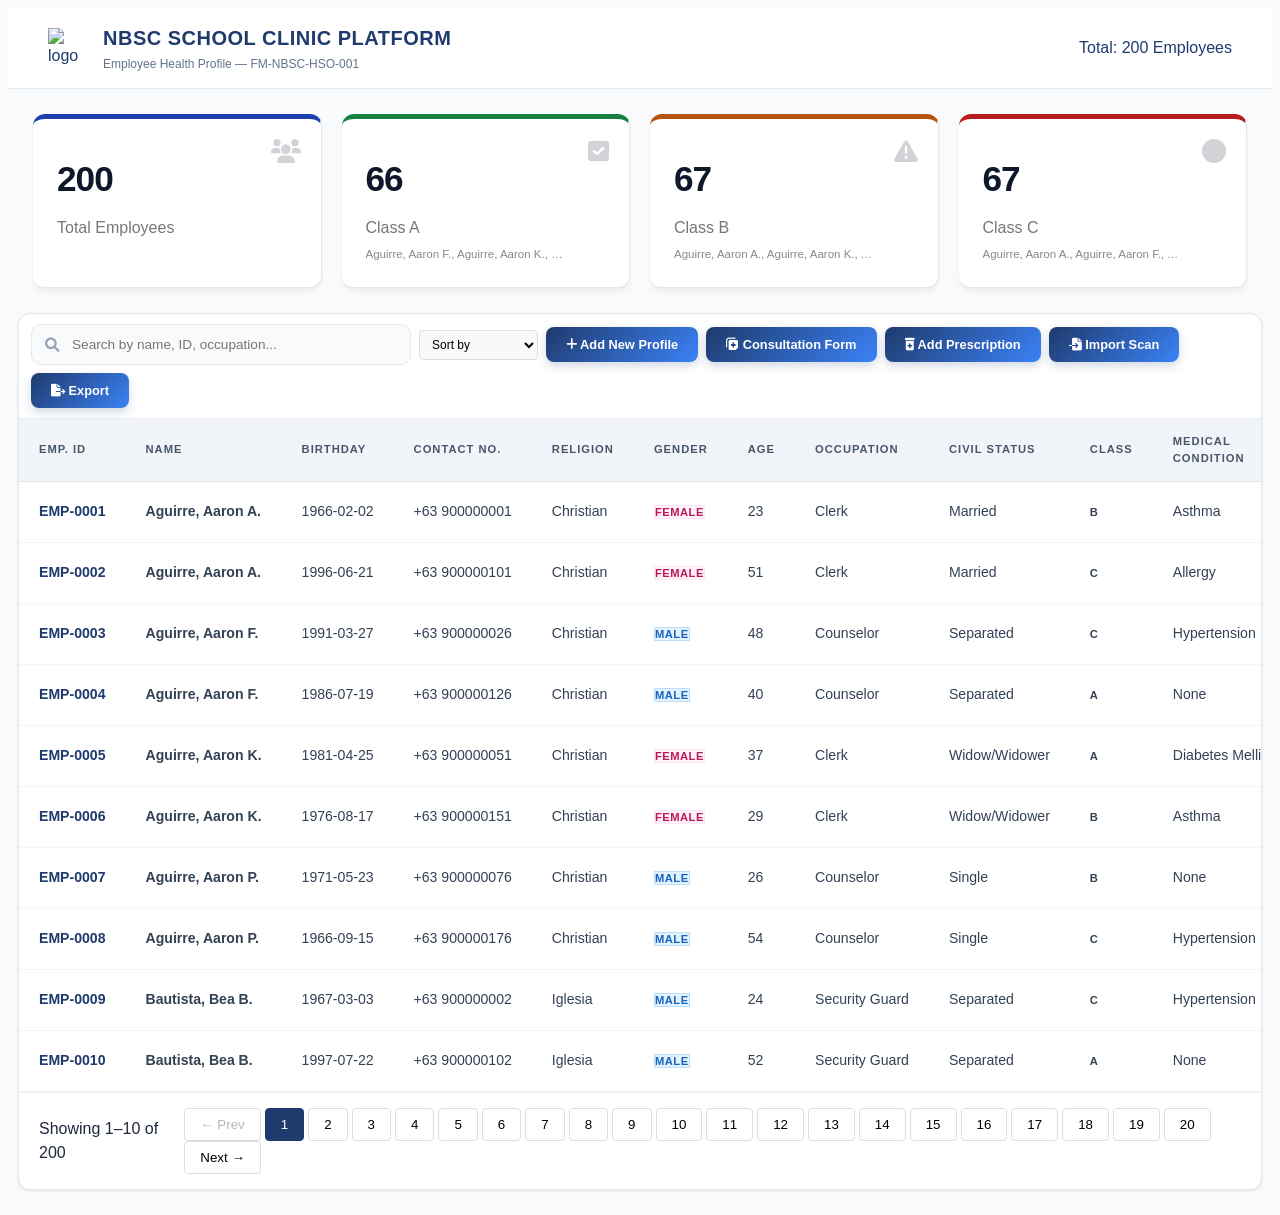
==== index.html @ 99ae90ba "added updated prescription" ====
<!DOCTYPE html>
<html lang="en">
<head>
    <meta charset="UTF-8">
    <meta name="viewport" content="width=device-width, initial-scale=1.0">
    <title>NBSC Clinic System</title>
    <link rel="stylesheet" href="style.css">
    <link rel="stylesheet" href="https://cdnjs.cloudflare.com/ajax/libs/font-awesome/6.0.0/css/all.min.css">
    <script src="https://cdn.jsdelivr.net/npm/tesseract.js@4/dist/tesseract.min.js"></script>
<script src="https://cdnjs.cloudflare.com/ajax/libs/xlsx/0.18.5/xlsx.full.min.js"></script>
</head>
<body>

<header class="header">
    <div class="header-left">
        <img src="https://cdn-icons-png.flaticon.com/512/2966/2966327.png" alt="logo" width="40">
        <div>
            <h2>NBSC School Clinic Platform</h2>
            <small>Employee Health Profile — FM-NBSC-HSO-001</small>
        </div>
    </div>
    <div class="header-right">
        <span id="stats-summary">Total: <span id="total-count">200</span> Employees</span>
    </div>
</header>

<div class="cards">
    <div class="card blue">
        <i class="fas fa-users"></i>
        <h1 id="count-total">200</h1>
        <p>Total Employees</p>
    </div>
    <div class="card green">
        <i class="fas fa-check-square"></i>
        <h1 id="count-a">163</h1>
        <p>Class A</p>
        <small class="class-names" id="names-a">Mendoza, Daniel; Lopez, Emmanuel</small>
    </div>
    <div class="card yellow">
        <i class="fas fa-exclamation-triangle"></i>
        <h1 id="count-b">24</h1>
        <p>Class B</p>
        <small class="class-names" id="names-b">(none)</small>
    </div>
    <div class="card red">
        <i class="fas fa-circle"></i>
        <h1 id="count-c">13</h1>
        <p>Class C</p>
        <small class="class-names" id="names-c">Aquino, Rhea</small>
    </div>
</div>

<div class="dual-container">
    <div class="table-container">
        <div class="toolbar">
            <div class="search-box">
                <i class="fas fa-search"></i>
                <input type="text" id="searchInput" placeholder="Search by name, ID, occupation...">
            </div>
            <select id="occupationFilter">
                <option value="All">Sort by</option>
            </select>
            <button id="addNewBtn" class="add-btn"><i class="fas fa-plus"></i> Add New Profile</button>
            <button id="openConsultBtn" class="add-btn"><i class="fas fa-notes-medical"></i> Consultation Form</button>
            <button id="openRxBtn" class="add-btn"><i class="fas fa-prescription-bottle-alt"></i> Add Prescription</button>
            <button id="importBtn" class="add-btn" title="Import Scanned Form">
                <i class="fas fa-file-import"></i> Import Scan
            </button>
            <button id="exportBtn" class="add-btn">
                <i class="fas fa-file-export"></i> Export
            </button>
            <input type="file" id="fileInput" accept="image/*,.pdf" style="display:none;">
        </div>

        <table id="employeeTable">
            <thead>
                <tr>
                    <th>Emp. ID</th>
                    <th>Name</th>
                    <th>Birthday</th>
                    <th>Contact No.</th>
                    <th>Religion</th>
                    <th>Gender</th>
                    <th>Age</th>
                    <th>Occupation</th>
                    <th>Civil Status</th>
                    <th>Class</th>
                    <th>Medical Condition</th>
                    <th>Actions</th>
                </tr>
            </thead>
            <tbody id="tableBody"></tbody>
        </table>

        <div id="undoBar" class="undo-bar" style="display:none;">
            <span>Employee deleted.</span>
            <button type="button" id="undoBtn" class="action-btn edit-btn">Undo</button>
        </div>

        <div class="pagination">
            <span id="paginationInfo">Showing results</span>
            <div class="pages" id="paginationPages"></div>
        </div>
    </div>
</div>

<!-- CONSULTATION MODAL -->
<div id="consultModal" class="modal">
    <div class="modal-content wide-modal">
        <div class="modal-header">
            <h3>Medical Consultation Form</h3>
            <span class="close" id="closeConsultModal">&times;</span>
        </div>
        <div class="form-container">
            <form id="consultationForm" class="consultation-form">
                <div class="consult-grid">
                    <div class="input-group">
                        <label>Employee</label>
                        <div class="select-search-group">
                            <input type="search" id="consultEmployeeSearch" placeholder="Search employee..." list="consultEmployeeList" autocomplete="off">
                            <datalist id="consultEmployeeList"></datalist>
                            <input type="hidden" id="consultEmployeeId">
                            <div id="consultEmployeeResults" class="search-results"></div>
                        </div>
                    </div>
                    <div class="input-group">
                        <label>Type</label>
                        <select id="consultType">
                            <option value="">-- select --</option>
                            <option value="Non-Teaching">Non-Teaching</option>
                            <option value="Teaching">Teaching</option>
                        </select>
                    </div>
                    <div class="input-group">
                        <label>Family Name</label>
                        <input type="text" id="consultFamilyName">
                    </div>
                    <div class="input-group">
                        <label>First Name</label>
                        <input type="text" id="consultFirstName">
                    </div>
                    <div class="input-group">
                        <label>Middle Name</label>
                        <input type="text" id="consultMiddleName">
                    </div>
                    <div class="input-group">
                        <label>Sex</label>
                        <select id="consultSex">
                            <option value="">-- select --</option>
                            <option value="Male">Male</option>
                            <option value="Female">Female</option>
                        </select>
                    </div>
                    <div class="input-group">
                        <label>Civil Status</label>
                        <select id="consultCivilStatus">
                            <option value="">-- select --</option>
                            <option value="Single">Single</option>
                            <option value="Married">Married</option>
                            <option value="Separated">Separated</option>
                            <option value="Widow/Widower">Widow/Widower</option>
                        </select>
                    </div>
                </div>
                <div class="consult-grid">
                    <div class="input-group">
                        <label>Phone Number</label>
                        <input type="tel" id="consultPhone">
                    </div>
                    <div class="input-group">
                        <label>Age</label>
                        <input type="number" id="consultAge" min="0">
                    </div>
                    <div class="input-group">
                        <label>Birthdate</label>
                        <input type="date" id="consultBday">
                    </div>
                    <div class="input-group">
                        <label>Height</label>
                        <input type="text" id="consultHeight" placeholder="cm or ft">
                    </div>
                    <div class="input-group">
                        <label>Weight</label>
                        <input type="text" id="consultWeight" placeholder="kg or lbs">
                    </div>
                    <div class="input-group full-width">
                        <label>Address</label>
                        <input type="text" id="consultAddress">
                    </div>
                </div>
                <div class="consult-grid">
                    <div class="input-group">
                        <label>Date</label>
                        <input type="date" id="consultDate">
                    </div>
                    <div class="input-group">
                        <label>Time</label>
                        <input type="time" id="consultTime">
                    </div>
                    <div class="input-group">
                        <label>BP</label>
                        <input type="text" id="consultBP">
                    </div>
                    <div class="input-group">
                        <label>HR</label>
                        <input type="text" id="consultHR">
                    </div>
                    <div class="input-group">
                        <label>RR</label>
                        <input type="text" id="consultRR">
                    </div>
                    <div class="input-group">
                        <label>Temp</label>
                        <input type="text" id="consultTemp">
                    </div>
                </div>
                <div class="consult-grid full-width">
                    <div class="input-group full-width">
                        <label>Chief Complaint / Findings</label>
                        <textarea id="consultComplaint" rows="3"></textarea>
                    </div>
                    <div class="input-group full-width">
                        <label>Treatment/Plan</label>
                        <textarea id="consultPlan" rows="3"></textarea>
                    </div>
                </div>
                <button type="submit" class="save-btn">Save Consultation</button>
            </form>
        </div>
    </div>
</div>

<!-- ADD/EDIT MODAL -->
<div id="addModal" class="modal">
    <div class="modal-content wide-modal">
        <div class="modal-header">
            <h3>NBSC Employee Health Profile Form</h3>
            <span class="close" onclick="closeModal()">&times;</span>
        </div>

        <!-- Step Indicator -->
        <div class="step-indicator" id="stepIndicator"></div>

        <form id="addForm" class="modal-form">
            <div class="form-container">

                <!-- STEP 1: Personal Profile -->
                <div class="form-section step active" data-step="1">
                    <h4 class="section-title">I. Personal Profile</h4>
                    <div class="grid-3">
                        <div class="input-group">
                            <label>Emp ID <span class="req">*</span></label>
                            <input type="text" id="newId" placeholder="Auto-generated" readonly required>
                        </div>
                        <div class="input-group">
                            <label>Full Name <span class="req">*</span></label>
                            <input type="text" id="newName" placeholder="Last Name, First Name, M.I." required>
                        </div>
                        <div class="input-group">
                            <label>Birthday</label>
                            <input type="date" id="newBday">
                        </div>
                    </div>
                    <div class="grid-3">
                        <div class="input-group">
                            <label>Age/Sex <span class="req">*</span></label>
                            <div class="flex-row">
                                <input type="number" id="newAge" placeholder="Age" style="width: 40%;" required>
                                <select id="newGender" style="width: 55%;">
                                    <option value="Male">Male</option>
                                    <option value="Female">Female</option>
                                </select>
                            </div>
                        </div>
                        <div class="input-group">
                            <label>Contact Number</label>
                            <input type="tel" id="newContact" placeholder="e.g. +63 912 xxx xxxx">
                        </div>
                        <div class="input-group">
                            <label>Religion</label>
                            <input type="text" id="newReligion" placeholder="e.g. Catholic">
                        </div>
                    </div>
                    <div class="grid-3">
                        <div class="input-group">
                            <label>Occupation</label>
                            <input type="text" id="newOccupation" placeholder="e.g. Teacher">
                        </div>
                        <div class="input-group">
                            <label>Civil Status</label>
                            <input type="text" id="newCivilStatus" placeholder="e.g. Single">
                        </div>
                        
                    </div>
                    <div class="grid-2">
                        <div class="input-group full-width">
                            <label>Home Address</label>
                            <input type="text" id="newAddress" placeholder="Street/Purok, Barangay, Municipality, Province">
                        </div>
                       
                    </div>
                </div>

                <!-- STEP 2: Emergency Contact -->
                <div class="form-section step" data-step="2">
                    <h4 class="section-title">II. In Case of Emergency (Please Contact)</h4>
                    <div class="grid-2">
                        <div class="input-group">
                            <label>Complete Name</label>
                            <input type="text" id="emergencyName" placeholder="Full name">
                        </div>
                        <div class="input-group">
                            <label>Relationship</label>
                            <input type="text" id="emergencyRelationship" placeholder="e.g. Spouse, Friend">
                        </div>
                    </div>
                    <div class="grid-2">
                        <div class="input-group">
                            <label>Address</label>
                            <input type="text" id="emergencyAddress" placeholder="Address">
                        </div>
                        <div class="input-group">
                            <label>Contact Number</label>
                            <input type="tel" id="emergencyContact" placeholder="e.g. +63 912 xxx xxxx">
                        </div>
                    </div>
                </div>

                <!-- STEP 3: Personal/Social History -->
                <div class="form-section step" data-step="3">
                    <h4 class="section-title">III. Personal/Social History</h4>
                    <div class="grid-2">
                        <div class="input-group">
                            <label>Smoking</label>
                            <select id="newSmoking">
                                <option value="">-- select --</option>
                                <option value="No">No</option>
                                <option value="Yes">Yes</option>
                                <option value="Quit">Quit</option>
                            </select>
                        </div>
                        <div class="input-group">
                            <label>Pack/Day or Years</label>
                            <input type="text" id="newSmokingPack" placeholder="e.g. 1 pack/day or 5 years">
                        </div>
                    </div>
                    <div class="grid-2">
                        <div class="input-group">
                            <label>Alcohol Drinking</label>
                            <select id="newAlcohol">
                                <option value="">-- select --</option>
                                <option value="No">No</option>
                                <option value="Yes">Yes</option>
                                <option value="Quit">Quit</option>
                            </select>
                        </div>
                        <div class="input-group">
                            <label>Type/Frequency</label>
                            <input type="text" id="newAlcoholDetails" placeholder="Beer/Rhum, sessions, occasional">
                        </div>
                    </div>
                    <div class="grid-2">
                        <div class="input-group">
                            <label>Illegal Drug Use</label>
                            <input type="text" id="newDrugs" placeholder="No / Yes (What kind?)">
                        </div>
                        <div class="input-group">
                            <label>Sexually Active</label>
                            <input type="text" id="newSexActivity" placeholder="Yes/No">
                        </div>
                    </div>
                    <div class="grid-2">
                        <div class="input-group">
                            <label>No. of sexual partners this year</label>
                            <input type="number" id="newSexPartners" min="0" placeholder="0">
                        </div>
                        <div class="input-group">
                            <label>Partners</label>
                            <select id="newSexPartnerGender">
                                <option value="">-- select --</option>
                                <option value="Male">Male</option>
                                <option value="Female">Female</option>
                                <option value="Both">Both</option>
                            </select>
                        </div>
                    </div>
                </div>

                <!-- STEP 4: Past Medical History -->
                <div class="form-section step" data-step="4">
                    <h4 class="section-title">IV. Past Medical History</h4>
                    <div class="grid-2">
                        <div class="input-group">
                            <label><input type="checkbox" id="pmAllergy"> Allergy (specify type)</label>
                            <input type="text" id="pmAllergyType" placeholder="Food/Drug...">
                        </div>
                        <div class="input-group">
                            <label><input type="checkbox" id="pmAsthma"> Asthma</label>
                        </div>
                    </div>
                    <div class="grid-2">
                        <div class="input-group">
                            <label><input type="checkbox" id="pmCancer"> Cancer</label>
                        </div>
                        <div class="input-group">
                            <label><input type="checkbox" id="pmCoronary"> Coronary Artery Disease</label>
                        </div>
                    </div>
                    <div class="grid-2">
                        <div class="input-group">
                            <label><input type="checkbox" id="pmHypertension"> Hypertension / Elevated BP</label>
                        </div>
                        <div class="input-group">
                            <label><input type="checkbox" id="pmCongenital"> Congenital Heart Disorder</label>
                        </div>
                    </div>
                    <div class="grid-2">
                        <div class="input-group">
                            <label><input type="checkbox" id="pmDiabetes"> Diabetes Mellitus</label>
                        </div>
                        <div class="input-group">
                            <label><input type="checkbox" id="pmThyroid"> Thyroid Disease</label>
                        </div>
                    </div>
                    <div class="grid-2">
                        <div class="input-group">
                            <label><input type="checkbox" id="pmPeptic"> Peptic Ulcer</label>
                        </div>
                        <div class="input-group">
                            <label><input type="checkbox" id="pmPCOS"> PCOS</label>
                        </div>
                    </div>
                    <div class="grid-2">
                        <div class="input-group">
                            <label><input type="checkbox" id="pmPsych"> Psychological Disorder</label>
                            <input type="text" id="pmPsychType" placeholder="Specify/Other">
                        </div>
                        <div class="input-group">
                            <label><input type="checkbox" id="pmEpilepsy"> Epilepsy/Seizure Disorder</label>
                        </div>
                    </div>
                    <div class="grid-2">
                        <div class="input-group">
                            <label><input type="checkbox" id="pmSkin"> Skin Disorder</label>
                        </div>
                        <div class="input-group">
                            <label><input type="checkbox" id="pmTB"> Tuberculosis</label>
                        </div>
                    </div>
                    <div class="grid-2">
                        <div class="input-group">
                            <label><input type="checkbox" id="pmHepatitis"> Hepatitis</label>
                        </div>
                        <div class="input-group"></div>
                    </div>
                </div>

                <!-- STEP 5: Hospital / Surgical History -->
                <div class="form-section step" data-step="5">
                    <h4 class="section-title">V. Hospital Admission / Past Surgical History / Disability</h4>
                    <div class="grid-2">
                        <div class="input-group">
                            <label>Hospital Admission Diagnosis 1</label>
                            <input type="text" id="hospitalDiagnosis1" placeholder="Diagnosis">
                        </div>
                        <div class="input-group">
                            <label>When</label>
                            <input type="date" id="hospitalWhen1">
                        </div>
                    </div>
                    <div class="grid-2">
                        <div class="input-group">
                            <label>Hospital Admission Diagnosis 2</label>
                            <input type="text" id="hospitalDiagnosis2" placeholder="Diagnosis">
                        </div>
                        <div class="input-group">
                            <label>When</label>
                            <input type="date" id="hospitalWhen2">
                        </div>
                    </div>
                    <div class="grid-2">
                        <div class="input-group">
                            <label>Past Surgical Operation 1</label>
                            <input type="text" id="surgeryType1" placeholder="Operation Type">
                        </div>
                        <div class="input-group">
                            <label>When</label>
                            <input type="date" id="surgeryWhen1">
                        </div>
                    </div>
                    <div class="grid-2">
                        <div class="input-group">
                            <label>Past Surgical Operation 2</label>
                            <input type="text" id="surgeryType2" placeholder="Operation Type">
                        </div>
                        <div class="input-group">
                            <label>When</label>
                            <input type="date" id="surgeryWhen2">
                        </div>
                    </div>
                    <div class="grid-2">
                        <div class="input-group">
                            <label>Person with Disability (Specify)</label>
                            <input type="text" id="disabilitySpecify" placeholder="Specify disability">
                        </div>
                        <div class="input-group">
                            <label>Registered?</label>
                            <select id="disabilityRegistered">
                                <option value="">-- select --</option>
                                <option value="Registered">Registered</option>
                                <option value="Not Registered">Not Registered</option>
                            </select>
                        </div>
                    </div>
                    <div class="input-group full-width">
                        <label>Willing to Donate Blood</label>
                        <select id="donateBlood">
                            <option value="">-- select --</option>
                            <option value="Yes">Yes</option>
                            <option value="Willing">Willing</option>
                            <option value="Very Willing">Very Willing</option>
                            <option value="No">No</option>
                        </select>
                    </div>
                </div>

                <!-- STEP 6: Family History & Immunization -->
                <div class="form-section step" data-step="6">
                    <h4 class="section-title">VI. Family History and Immunization</h4>
                    <div class="grid-2">
                        <div class="input-group">
                            <label>Mother side (enumerate)</label>
                            <textarea id="newFamilyHistoryMother" rows="3"></textarea>
                        </div>
                        <div class="input-group">
                            <label>Father side (enumerate)</label>
                            <textarea id="newFamilyHistoryFather" rows="3"></textarea>
                        </div>
                    </div>
                    <div class="grid-2">
                        <div class="input-group">
                            <label>Completed Newborn Immunization</label>
                            <select id="newbornImmunization">
                                <option value="">-- select --</option>
                                <option value="Yes">Yes</option>
                                <option value="No">No</option>
                                <option value="Unknown">Unknown</option>
                            </select>
                        </div>
                        <div class="input-group">
                            <label>Immunized Against COVID-19?</label>
                            <select id="newCovidVax">
                                <option value="">-- select --</option>
                                <option value="Yes">Yes</option>
                                <option value="No">No</option>
                                <option value="Unknown">Unknown</option>
                            </select>
                        </div>
                    </div>
                    <div class="grid-2">
                        <div class="input-group">
                            <label>HPV Doses (women)</label>
                            <input type="number" id="hpvDoses" min="0">
                        </div>
                        <div class="input-group">
                            <label>Tetanus Toxoid Doses</label>
                            <input type="number" id="tetanusDoses" min="0">
                        </div>
                    </div>
                    <div class="grid-2">
                        <div class="input-group">
                            <label>Influenza/Flu Year</label>
                            <input type="text" id="influenzaYear" placeholder="e.g. 2024">
                        </div>
                        <div class="input-group">
                            <label>Pneumococcal Doses</label>
                            <input type="number" id="pneumococcalDoses" min="0">
                        </div>
                    </div>
                    <div class="input-group full-width">
                        <label>Other Immunizations</label>
                        <input type="text" id="otherImmunizations" placeholder="Specify">
                    </div>
                    <div class="input-group full-width">
                        <label>Physical Notes / Other Findings</label>
                        <textarea id="newPhysicalNotes" rows="3" placeholder="E.g. normal vitals, murmur, etc."></textarea>
                    </div>
                    <!-- COVID Vaccination Details -->
                    <h4 class="section-subtitle">COVID-19 Vaccination Details</h4>
                    <div class="grid-3">
                        <div class="input-group">
                            <label>Brand</label>
                            <input type="text" id="covidBrand" placeholder="e.g. Pfizer, Sinovac">
                        </div>
                        <div class="input-group">
                            <label>Dose 1 Date</label>
                            <input type="date" id="covidDose1">
                        </div>
                        <div class="input-group">
                            <label>Dose 2 Date</label>
                            <input type="date" id="covidDose2">
                        </div>
                    </div>
                    <div class="grid-3">
                        <div class="input-group">
                            <label>Booster 1 Date</label>
                            <input type="date" id="covidBooster1">
                        </div>
                        <div class="input-group">
                            <label>Booster 2 Date</label>
                            <input type="date" id="covidBooster2">
                        </div>
                        <div class="input-group">
                            <label>If unvaccinated, reason</label>
                            <input type="text" id="covidUnvaccinatedReason" placeholder="Reason">
                        </div>
                    </div>
                </div>

                <!-- STEP 7: Maintenance Medication / OB-GYNE -->
                <div class="form-section step" data-step="7">
                    <h4 class="section-title">VII. Maintenance Medication & OB/GYNE</h4>
                    <div class="input-group full-width">
                        <label>Maintenance Medication Taken</label>
                        <input type="text" id="maintenanceMedication" placeholder="Medication name / dosage">
                    </div>
                    <div class="input-group full-width">
                        <label>OB/GYNE Notes</label>
                        <input type="text" id="obGynNotes" placeholder="Notes">
                    </div>
                    <div class="grid-2">
                        <div class="input-group">
                            <label>Menarche (1st Menstruation)</label>
                            <input type="text" id="menarche" placeholder="Age or date">
                        </div>
                        <div class="input-group">
                            <label>Last Menstrual Period</label>
                            <input type="text" id="lastMenstrualPeriod" placeholder="This month / last month">
                        </div>
                    </div>
                    <div class="grid-2">
                        <div class="input-group">
                            <label>Period / Duration</label>
                            <input type="text" id="periodDuration" placeholder="e.g. 5 days">
                        </div>
                        <div class="input-group">
                            <label>Interval / Cycle</label>
                            <input type="text" id="intervalCycle" placeholder="e.g. 28 days">
                        </div>
                    </div>
                    <div class="grid-2">
                        <div class="input-group">
                            <label>No. of pads per day</label>
                            <input type="text" id="padsPerDay" placeholder="e.g. 3-5">
                        </div>
                        <div class="input-group">
                            <label>Onset of Sexual Intercourse</label>
                            <input type="text" id="onsetSexualIntercourse" placeholder="Age or date">
                        </div>
                    </div>
                    <div class="grid-2">
                        <div class="input-group">
                            <label>Birth Control Method</label>
                            <input type="text" id="birthControlMethod" placeholder="Method">
                        </div>
                        <div class="input-group">
                            <label>Menopausal Stage?</label>
                            <select id="menopausalStage">
                                <option value="">-- select --</option>
                                <option value="Yes">Yes</option>
                                <option value="No">No</option>
                            </select>
                        </div>
                    </div>
                    <div class="grid-2">
                        <div class="input-group">
                            <label>If yes, what age?</label>
                            <input type="text" id="menopausalAge" placeholder="Age">
                        </div>
                        <div class="input-group"></div>
                    </div>
                    <div class="input-group full-width">
                        <label>Pregnancy History</label>
                        <textarea id="pregnancyHistory" rows="4" placeholder="Pregnancy history details"></textarea>
                    </div>
                    <div class="grid-2">
                        <div class="input-group">
                            <label>Are you pregnant now?</label>
                            <select id="pregnantNow">
                                <option value="">-- select --</option>
                                <option value="Yes">Yes</option>
                                <option value="No">No</option>
                            </select>
                        </div>
                        <div class="input-group">
                            <label>How many months?</label>
                            <input type="text" id="pregnancyMonths" placeholder="Months">
                        </div>
                    </div>
                    <div class="grid-2">
                        <div class="input-group">
                            <label>Pre-natal check up?</label>
                            <select id="prenatalCheckup">
                                <option value="">-- select --</option>
                                <option value="Yes">Yes</option>
                                <option value="No">No</option>
                            </select>
                        </div>
                        <div class="input-group">
                            <label>Where?</label>
                            <input type="text" id="prenatalWhere" placeholder="Location">
                        </div>
                    </div>
                    <div class="grid-2">
                        <div class="input-group">
                            <label>Subject for pregnancy test?</label>
                            <select id="pregnancyTestSubject">
                                <option value="">-- select --</option>
                                <option value="Yes">Yes</option>
                                <option value="No">No</option>
                            </select>
                        </div>
                        <div class="input-group">
                            <label>Result</label>
                            <input type="text" id="pregnancyTestResult" placeholder="Result">
                        </div>
                    </div>
                    <div class="grid-2">
                        <div class="input-group">
                            <label>Gravida</label>
                            <input type="text" id="gravida" placeholder="Gravida">
                        </div>
                        <div class="input-group">
                            <label>Para</label>
                            <input type="text" id="para" placeholder="Para">
                        </div>
                    </div>
                    <div class="grid-2">
                        <div class="input-group">
                            <label>Term</label>
                            <input type="text" id="term" placeholder="Term">
                        </div>
                        <div class="input-group">
                            <label>Abortion</label>
                            <input type="text" id="abortion" placeholder="Abortion">
                        </div>
                    </div>
                    <div class="grid-2">
                        <div class="input-group">
                            <label>Live Birth</label>
                            <input type="text" id="liveBirth" placeholder="Live birth">
                        </div>
                        <div class="input-group"></div>
                    </div>
                    <div class="grid-2">
                        <div class="input-group">
                            <label>Type of delivery</label>
                            <select id="deliveryType">
                                <option value="">-- select --</option>
                                <option value="Non vaginal delivery">Non vaginal delivery</option>
                                <option value="Hospital">Hospital</option>
                                <option value="Cesarean section">Cesarean section</option>
                                <option value="Home delivery">Home delivery</option>
                            </select>
                        </div>
                        <div class="input-group">
                            <label>Complications</label>
                            <input type="text" id="deliveryComplications" placeholder="Complications">
                        </div>
                    </div>
                    <div class="input-group full-width">
                        <label>Family planning done, what type?</label>
                        <input type="text" id="familyPlanningType" placeholder="Type">
                    </div>
                    <div class="input-group full-width">
                        <label>No. of years</label>
                        <input type="text" id="familyPlanningYears" placeholder="Years">
                    </div>
                </div>

                <!-- STEP 8: Head to Toe Assessment -->
                <div class="form-section step" data-step="8">
                    <h4 class="section-title">VIII. HEAD TO TOE ASSESSMENT</h4>

                    <div class="subsection-title">NEUROLOGICAL ASSESSMENT</div>
                    <div class="grid-3">
                        <div class="input-group">
                            <label><input type="checkbox" id="neuroNormalThought"> Normal thought processes</label>
                        </div>
                        <div class="input-group">
                            <label><input type="checkbox" id="neuroNormalEmotional"> Normal Emotional Status</label>
                        </div>
                        <div class="input-group">
                            <label><input type="checkbox" id="neuroNormalPsych"> Normal Psychological Status</label>
                        </div>
                    </div>
                    <div class="grid-2">
                        <div class="input-group">
                            <label>How do you feel right now?</label>
                            <input type="text" id="neuroHowFeel" placeholder="Describe how you feel">
                        </div>
                        <div class="input-group">
                            <label>Others</label>
                            <input type="text" id="neuroOthers" placeholder="Other findings">
                        </div>
                    </div>

                    <div class="subsection-title">HEENT</div>
                    <div class="grid-3">
                        <div class="input-group">
                            <label><input type="checkbox" id="heentAnictericSclerae"> Anicteric Sclerae</label>
                        </div>
                        <div class="input-group">
                            <label><input type="checkbox" id="heentPerla"> PERLA</label>
                        </div>
                        <div class="input-group">
                            <label><input type="checkbox" id="heentAuralDischarge"> Aural Discharge</label>
                        </div>
                    </div>
                    <div class="grid-3">
                        <div class="input-group">
                            <label><input type="checkbox" id="heentIntactTympanic"> Intact Tympanic Membrane</label>
                        </div>
                        <div class="input-group">
                            <label><input type="checkbox" id="heentNasalFlaring"> Nasal Flaring</label>
                        </div>
                        <div class="input-group">
                            <label><input type="checkbox" id="heentNasalDischarge"> Nasal Discharge</label>
                        </div>
                    </div>
                    <div class="grid-3">
                        <div class="input-group">
                            <label><input type="checkbox" id="heentTonsillopharyngealCongestion"> Tonsillopharyngeal congestion</label>
                        </div>
                        <div class="input-group">
                            <label><input type="checkbox" id="heentHypertropicTonsils"> Hypertropic tonsils</label>
                        </div>
                        <div class="input-group">
                            <label><input type="checkbox" id="heentPalpableMass"> Palpable Mass</label>
                        </div>
                    </div>
                    <div class="grid-2">
                        <div class="input-group">
                            <label><input type="checkbox" id="heentExudates"> Exudates</label>
                        </div>
                        <div class="input-group"></div>
                    </div>

                    <div class="subsection-title">RESPIRATORY ASSESSMENT</div>
                    <div class="grid-3">
                        <div class="input-group">
                            <label><input type="checkbox" id="respNormalBreathSounds"> Normal breath sounds</label>
                        </div>
                        <div class="input-group">
                            <label><input type="checkbox" id="respSymChestExpansion"> Symmetrical Chest Expansion</label>
                        </div>
                        <div class="input-group">
                            <label><input type="checkbox" id="respRetractions"> Retractions</label>
                        </div>
                    </div>
                    <div class="grid-3">
                        <div class="input-group">
                            <label><input type="checkbox" id="respCracklesRates"> Crackles/Rates</label>
                        </div>
                        <div class="input-group">
                            <label><input type="checkbox" id="respWheezing"> Wheezing</label>
                        </div>
                        <div class="input-group">
                            <label><input type="checkbox" id="respClearBreathSounds"> Clear breath sounds</label>
                        </div>
                    </div>

                    <div class="subsection-title">CARDIOVASCULAR ASSESSMENT</div>
                    <div class="grid-3">
                        <div class="input-group">
                            <label><input type="checkbox" id="cardioNormalHeartBeat"> Normal Heart beat</label>
                        </div>
                        <div class="input-group">
                            <label><input type="checkbox" id="cardioClubbing"> Clubbing of fingers</label>
                        </div>
                        <div class="input-group">
                            <label><input type="checkbox" id="cardioFingerDiscoloration"> Finger Discoloration</label>
                        </div>
                    </div>
                    <div class="grid-3">
                        <div class="input-group">
                            <label><input type="checkbox" id="cardioHeartMurmur"> Heart Murmur</label>
                        </div>
                        <div class="input-group">
                            <label><input type="checkbox" id="cardioIrregularHeartBeat"> Irregular Heart Beat</label>
                        </div>
                        <div class="input-group">
                            <label><input type="checkbox" id="cardioPalpitations"> Palpitations</label>
                        </div>
                    </div>
                    <div class="grid-3">
                        <div class="input-group">
                            <label><input type="checkbox" id="cardioFluidVolumeExcess"> Fluid Volume Excess</label>
                        </div>
                        <div class="input-group">
                            <label><input type="checkbox" id="cardioFatigueMobility"> Fatigue on Mobility</label>
                        </div>
                        <div class="input-group"></div>
                    </div>

                    <div class="subsection-title">GASTROINTESTINAL ASSESSMENT</div>
                    <div class="grid-3">
                        <div class="input-group">
                            <label><input type="checkbox" id="giRegularBowel"> Regular Bowel Movement</label>
                        </div>
                        <div class="input-group">
                            <label>Number per day</label>
                            <input type="text" id="giBowelPerDay" placeholder="Number per day">
                        </div>
                        <div class="input-group">
                            <label>Borborygmi</label>
                            <input type="text" id="giBorborygmi" placeholder="Borborygmi">
                        </div>
                    </div>
                    <div class="grid-3">
                        <div class="input-group">
                            <label><input type="checkbox" id="giConstipation"> Constipation</label>
                        </div>
                        <div class="input-group">
                            <label><input type="checkbox" id="giLooseBowel"> Loose Bowel Movement</label>
                        </div>
                        <div class="input-group">
                            <label><input type="checkbox" id="giHyperacidity"> Hyperacidity</label>
                        </div>
                    </div>

                    <div class="subsection-title">URINARY ASSESSMENT</div>
                    <div class="grid-2">
                        <div class="input-group">
                            <label><input type="checkbox" id="urinaryFlankPain"> Flank pain</label>
                        </div>
                        <div class="input-group">
                            <label><input type="checkbox" id="urinaryPainful"> Painful Urination</label>
                        </div>
                    </div>
                    <div class="grid-2">
                        <div class="input-group">
                            <label>No. of urination per day</label>
                            <input type="text" id="urinaryFrequency" placeholder="Number per day">
                        </div>
                        <div class="input-group">
                            <label>Estimated amount per voiding</label>
                            <input type="text" id="urinaryAmountPerVoiding" placeholder="Amount">
                        </div>
                    </div>

                    <div class="subsection-title">INTEGUMENTARY ASSESSMENT</div>
                    <div class="grid-3">
                        <div class="input-group">
                            <label><input type="checkbox" id="integPallor"> Pallor</label>
                        </div>
                        <div class="input-group">
                            <label><input type="checkbox" id="integRashes"> Rashes</label>
                        </div>
                        <div class="input-group">
                            <label><input type="checkbox" id="integJaundice"> Jaundice</label>
                        </div>
                    </div>
                    <div class="grid-3">
                        <div class="input-group">
                            <label><input type="checkbox" id="integSkinTurgor"> Good skin turgor</label>
                        </div>
                        <div class="input-group">
                            <label><input type="checkbox" id="integCyanosis"> Cyanosis</label>
                        </div>
                        <div class="input-group"></div>
                    </div>

                    <div class="subsection-title">EXTREMITIES ASSESSMENT</div>
                    <div class="grid-3">
                        <div class="input-group">
                            <label><input type="checkbox" id="extegGrossDeformity"> Gross Deformity</label>
                        </div>
                        <div class="input-group">
                            <label><input type="checkbox" id="extegNormalGait"> Normal Gait</label>
                        </div>
                        <div class="input-group">
                            <label><input type="checkbox" id="extegNormalStrength"> Normal Strength</label>
                        </div>
                    </div>
                    <div class="grid-2">
                        <div class="input-group">
                            <label>Others</label>
                            <input type="text" id="extegOthers" placeholder="Other findings">
                        </div>
                        <div class="input-group"></div>
                    </div>
                    <div class="input-group full-width">
                        <label>OTHER PERTINENT FINDINGS UPON ASSESSMENT</label>
                        <textarea id="assessmentOtherFindings" rows="3" placeholder="Describe other pertinent findings"></textarea>
                    </div>
                </div>

                <!-- STEP 9: Physical Examination Form -->
                <div class="form-section step" data-step="9">
                    <h4 class="section-title">IX. APPENDIX A. PHYSICAL EXAMINATION FORM</h4>
                    <p style="margin-bottom: 16px; color: #3a3a3a;">Please check (/) appropriate box or supply needed information.</p>

                    <h4 class="section-subtitle">I. Physical Screening</h4>
                    <div class="grid-4">
                        <div class="input-group">
                            <label>Height (cm)</label>
                            <input type="text" id="appendixHeight" placeholder="cm">
                        </div>
                        <div class="input-group">
                            <label>Weight (kg)</label>
                            <input type="text" id="appendixWeight" placeholder="kg">
                        </div>
                        <div class="input-group">
                            <label>Blood Pressure</label>
                            <input type="text" id="appendixBP" placeholder="e.g. 120/80">
                        </div>
                        <div class="input-group">
                            <label>Pulse Rate</label>
                            <input type="text" id="appendixPulse" placeholder="bpm">
                        </div>
                    </div>
                    <div class="grid-4">
                        <div class="input-group">
                            <label>Respiration</label>
                            <input type="text" id="appendixRespiration" placeholder="breaths/min">
                        </div>
                        <div class="input-group">
                            <label>SpO2</label>
                            <input type="text" id="appendixSpO2" placeholder="%">
                        </div>
                        <div class="input-group">
                            <label>BMI</label>
                            <input type="text" id="appendixBMI" placeholder="BMI">
                        </div>
                        <div class="input-group">
                            <label>BMI Class</label>
                            <input type="text" id="appendixBMIClass" placeholder="Class">
                        </div>
                    </div>
                    <div class="subsection-title">Visual Acuity</div>
                    <div class="grid-3">
                        <div class="input-group">
                            <label><input type="checkbox" id="appendixVisionCorrected"> Corrected</label>
                        </div>
                        <div class="input-group">
                            <label><input type="checkbox" id="appendixVisionUncorrected"> Uncorrected</label>
                        </div>
                        <div class="input-group"></div>
                    </div>
                    <div class="grid-3">
                        <div class="input-group">
                            <label>Right Vision (OD)</label>
                            <input type="text" id="appendixOD" placeholder="OD">
                        </div>
                        <div class="input-group">
                            <label>Left Vision (OS)</label>
                            <input type="text" id="appendixOS" placeholder="OS">
                        </div>
                        <div class="input-group">
                            <label>Ishihara Color Vision</label>
                            <select id="appendixColorVision">
                                <option value="">-- select --</option>
                                <option value="Adequate">Adequate</option>
                                <option value="Defective">Defective</option>
                            </select>
                        </div>
                    </div>
                    <div class="grid-3">
                        <div class="input-group">
                            <label>Ear/Hearing (AD)</label>
                            <select id="appendixEarAD">
                                <option value="">-- select --</option>
                                <option value="Adequate">Adequate</option>
                                <option value="Inadequate">Inadequate</option>
                                <option value="Clear">Clear</option>
                            </select>
                        </div>
                        <div class="input-group">
                            <label>AS</label>
                            <select id="appendixEarAS">
                                <option value="">-- select --</option>
                                <option value="Adequate">Adequate</option>
                                <option value="Inadequate">Inadequate</option>
                                <option value="Unclear">Unclear</option>
                            </select>
                        </div>
                        <div class="input-group"></div>
                    </div>

                    <h4 class="section-subtitle">II. Physical Examination</h4>
                    <p style="margin-bottom: 16px; color: #3a3a3a;">Please check (/) Normal and specify abnormal findings.</p>
                    <div class="grid-2">
                        <div class="input-group">
                            <label><input type="checkbox" id="appendixNormalSkin"> Skin</label>
                            <input type="text" id="appendixFindingsSkin" placeholder="Findings">
                        </div>
                        <div class="input-group">
                            <label><input type="checkbox" id="appendixNormalHead"> Head, Neck, Scalp</label>
                            <input type="text" id="appendixFindingsHead" placeholder="Findings">
                        </div>
                    </div>
                    <div class="grid-2">
                        <div class="input-group">
                            <label><input type="checkbox" id="appendixNormalEyes"> Eyes (external)</label>
                            <input type="text" id="appendixFindingsEyes" placeholder="Findings">
                        </div>
                        <div class="input-group">
                            <label><input type="checkbox" id="appendixNormalPupils"> Pupils Ophthalmoscopic</label>
                            <input type="text" id="appendixFindingsPupils" placeholder="Findings">
                        </div>
                    </div>
                    <div class="grid-2">
                        <div class="input-group">
                            <label><input type="checkbox" id="appendixNormalEars"> Ears, Nose, Sinuses</label>
                            <input type="text" id="appendixFindingsEars" placeholder="Findings">
                        </div>
                        <div class="input-group">
                            <label><input type="checkbox" id="appendixNormalMouth"> Mouth, Throat</label>
                            <input type="text" id="appendixFindingsMouth" placeholder="Findings">
                        </div>
                    </div>
                    <div class="grid-2">
                        <div class="input-group">
                            <label><input type="checkbox" id="appendixNormalNeck"> Neck, Lymphnodes, Thyroid</label>
                            <input type="text" id="appendixFindingsNeck" placeholder="Findings">
                        </div>
                        <div class="input-group">
                            <label><input type="checkbox" id="appendixNormalChest"> Chest, Breast, Axilla</label>
                            <input type="text" id="appendixFindingsChest" placeholder="Findings">
                        </div>
                    </div>
                    <div class="grid-2">
                        <div class="input-group">
                            <label><input type="checkbox" id="appendixNormalLungs"> Lungs</label>
                            <input type="text" id="appendixFindingsLungs" placeholder="Findings">
                        </div>
                        <div class="input-group">
                            <label><input type="checkbox" id="appendixNormalHeart"> Heart & Valvular</label>
                            <input type="text" id="appendixFindingsHeart" placeholder="Findings">
                        </div>
                    </div>
                    <div class="grid-2">
                        <div class="input-group">
                            <label><input type="checkbox" id="appendixNormalBack"> Back & Abdomen</label>
                            <input type="text" id="appendixFindingsBack" placeholder="Findings">
                        </div>
                        <div class="input-group">
                            <label><input type="checkbox" id="appendixNormalGenitalia"> Genitalia</label>
                            <input type="text" id="appendixFindingsGenitalia" placeholder="Findings">
                        </div>
                    </div>
                    <div class="grid-2">
                        <div class="input-group">
                            <label><input type="checkbox" id="appendixNormalAnus"> Anus, Rectum</label>
                            <input type="text" id="appendixFindingsAnus" placeholder="Findings">
                        </div>
                        <div class="input-group">
                            <label><input type="checkbox" id="appendixNormalExtremities"> Extremities</label>
                            <input type="text" id="appendixFindingsExtremities" placeholder="Findings">
                        </div>
                    </div>

                    <h4 class="section-subtitle">III. Ancillary Examinations</h4>
                    <div class="grid-2">
                        <div class="input-group">
                            <label>Complete Blood Count</label>
                            <select id="appendixCBC">
                                <option value="">-- select --</option>
                                <option value="Normal">Normal</option>
                                <option value="With Findings">With Findings</option>
                            </select>
                        </div>
                        <div class="input-group">
                            <label>Fecalysis / Stool Exam</label>
                            <select id="appendixStool">
                                <option value="">-- select --</option>
                                <option value="Normal">Normal</option>
                                <option value="With Findings">With Findings</option>
                            </select>
                        </div>
                    </div>
                    <div class="grid-2">
                        <div class="input-group">
                            <label>Pregnancy Test</label>
                            <select id="appendixPregnancyTest">
                                <option value="">-- select --</option>
                                <option value="Positive">Positive</option>
                                <option value="Negative">Negative</option>
                            </select>
                        </div>
                        <div class="input-group">
                            <label>Urinalysis</label>
                            <select id="appendixUrinalysis">
                                <option value="">-- select --</option>
                                <option value="Normal">Normal</option>
                                <option value="With Findings">With Findings</option>
                            </select>
                        </div>
                    </div>
                    <div class="grid-2">
                        <div class="input-group">
                            <label>Chest X-Ray</label>
                            <select id="appendixXray">
                                <option value="">-- select --</option>
                                <option value="Normal">Normal</option>
                                <option value="With Findings">With Findings</option>
                            </select>
                        </div>
                        <div class="input-group">
                            <label>Hep B (HBsAg Screening)</label>
                            <select id="appendixHepB">
                                <option value="">-- select --</option>
                                <option value="Non-Reactive">Non-Reactive</option>
                                <option value="Reactive">Reactive</option>
                            </select>
                        </div>
                    </div>
                    <div class="grid-2">
                        <div class="input-group">
                            <label>Blood Type</label>
                            <input type="text" id="appendixBloodType" placeholder="Type">
                        </div>
                        <div class="input-group">
                            <label>MMSE Score</label>
                            <select id="appendixMMSE">
                                <option value="">-- select --</option>
                                <option value="Normal">Normal</option>
                                <option value="With Findings">With Findings</option>
                                <option value="Further Evaluation">For further evaluation</option>
                            </select>
                        </div>
                    </div>

                    <h4 class="section-subtitle">IV. Employee Classification</h4>
                    <div class="grid-1">
                        <div class="input-group">
                            <label><input type="checkbox" id="appendixClassA"> A. Medically, physically, and mentally FIT for ANY WORK or STUDY</label>
                        </div>
                        <div class="input-group">
                            <label><input type="checkbox" id="appendixClassB"> B. Physically under-developed or with corrective defects but otherwise FIT TO WORK or STUDY</label>
                        </div>
                        <div class="input-group">
                            <label><input type="checkbox" id="appendixClassC"> C. Can study but owing to certain impairments or condition requiring special placement or limited duty</label>
                        </div>
                    </div>

                    <h4 class="section-subtitle">V. Evaluating Personnel Remarks</h4>
                    <div class="input-group full-width">
                        <label>Diagnosis</label>
                        <textarea id="appendixDiagnosis" rows="3"></textarea>
                    </div>
                    <div class="input-group full-width">
                        <label>Remarks</label>
                        <textarea id="appendixRemarks" rows="3"></textarea>
                    </div>
                    <div class="grid-2">
                        <div class="input-group">
                            <label>School Nurse</label>
                            <input type="text" id="appendixSchoolNurse" placeholder="Name">
                        </div>
                        <div class="input-group">
                            <label>Lic No.</label>
                            <input type="text" id="appendixSchoolNurseLicense" placeholder="License No.">
                        </div>
                    </div>
                    <div class="grid-2">
                        <div class="input-group">
                            <label>School Physician</label>
                            <input type="text" id="appendixPhysician" placeholder="Name">
                        </div>
                        <div class="input-group">
                            <label>License No.</label>
                            <input type="text" id="appendixPhysicianLicense" placeholder="License No.">
                        </div>
                    </div>
                    <div class="grid-3">
                        <div class="input-group">
                            <label>Date filed</label>
                            <input type="date" id="appendixDateFiled">
                        </div>
                        <div class="input-group">
                            <label>File No.</label>
                            <input type="text" id="appendixFileNo" placeholder="File No.">
                        </div>
                        <div class="input-group">
                            <label>Recorded by</label>
                            <input type="text" id="appendixRecordedBy" placeholder="Recorded by">
                        </div>
                    </div>
                </div>

            </div><!-- end form-container -->

            <div class="modal-footer">
                <button id="prevBtn" type="button" class="cancel-btn" onclick="changeStep(-1)">← Previous</button>
                <button id="nextBtn" type="button" class="save-btn" onclick="changeStep(1)">Next →</button>
                <button id="submitBtn" type="submit" class="save-btn" style="display:none;">Save Health Profile</button>
                <button type="button" class="cancel-btn" onclick="closeModal()">Cancel</button>
            </div>
        </form>
    </div>
</div>


<div id="viewModal" class="modal">
    <div class="modal-content wide-modal">
        <div class="modal-header">
            <h3>Employee Profile</h3>
            <span class="close" onclick="closeViewModal()">&times;</span>
        </div>
        <div class="form-container" style="padding: 20px;">
            <!-- Toggle Buttons -->
            <div style="display: flex; gap: 12px; margin-bottom: 20px; padding-bottom: 15px; border-bottom: 2px solid #e0e7ff;">
                <button id="basicViewBtn" class="toggle-btn active" onclick="toggleView('basic')">
                    Basic Info
                </button>
                <button id="fullViewBtn" class="toggle-btn" onclick="toggleView('full')">
                    Full Health Profile
                </button>
            </div>
            
            <!-- Basic View -->
            <div id="basicViewContent" class="view-content active"></div>
            
            <!-- Full Profile View -->
            <div id="fullViewContent" class="view-content" style="display: none;"></div>
        </div>
        <div class="modal-footer">
            <button type="button" class="cancel-btn" onclick="closeViewModal()">Close</button>
            <button type="button" class="save-btn" id="printProfileBtn">Print</button>
        </div>
    </div>
</div>

<div id="rxModal" class="modal">
    <div class="modal-content wide-modal">
        <div class="modal-header">
            <h3>Prescription</h3>
            <span class="close" id="closeRxModal">&times;</span>
        </div>
        <div class="form-container">
            <form id="rxForm">
                <div class="consult-grid">
                    <div class="input-group">
                        <label>Employee</label>
                        <div class="select-search-group">
                            <input type="search" id="rxEmployeeSearch" placeholder="Search employee..." list="rxEmployeeList" autocomplete="off">
                            <datalist id="rxEmployeeList"></datalist>
                            <input type="hidden" id="rxEmployeeId">
                        </div>
                    </div>
                    <div class="input-group">
                        <label>Consultation</label>
                        <select id="rxConsultDate" disabled>
                            <option value="">-- select consultation --</option>
                        </select>
                    </div>
                    <div class="input-group full-width">
                        <label>Full Name</label>
                        <input type="text" id="rxFullName" readonly>
                    </div>
                    <div class="input-group">
                        <label>Age</label>
                        <input type="text" id="rxAge" readonly>
                    </div>
                    <div class="input-group">
                        <label>Gender</label>
                        <input type="text" id="rxGender" readonly>
                    </div>
                    <div class="input-group full-width">
                        <label>Address</label>
                        <input type="text" id="rxAddress" readonly>
                    </div>
                    <div class="input-group">
                        <label>Prescription Date</label>
                        <input type="datetime-local" id="rxPrescribedOn">
                    </div>
                    <div class="input-group full-width">
                        <label>Clinic / Doctor</label>
                        <input type="text" id="rxDoctorName" placeholder="Dr. Val Acosta Clinic">
                    </div>
                </div>
                <div class="prescription-items">
                    <div class="rx-item-row">
                        <div class="input-group full-width">
                            <label>Medicine 1</label>
                            <input type="text" id="rxMedName1" placeholder="Tetanus toxoid">
                        </div>
                        <div class="input-group full-width">
                            <label>Instructions 1</label>
                            <input type="text" id="rxMedDetails1" placeholder="0.5ml Injection #1, As single dose as needed">
                        </div>
                    </div>
                    <div class="rx-item-row">
                        <div class="input-group full-width">
                            <label>Medicine 2</label>
                            <input type="text" id="rxMedName2" placeholder="Mefenamic acid">
                        </div>
                        <div class="input-group full-width">
                            <label>Instructions 2</label>
                            <input type="text" id="rxMedDetails2" placeholder="500mg Capsule #10, 1 Capsule, 4 times a day as needed">
                        </div>
                    </div>
                    <div class="rx-item-row">
                        <div class="input-group full-width">
                            <label>Medicine 3</label>
                            <input type="text" id="rxMedName3" placeholder="">
                        </div>
                        <div class="input-group full-width">
                            <label>Instructions 3</label>
                            <input type="text" id="rxMedDetails3" placeholder="">
                        </div>
                    </div>
                </div>
                <div class="input-group full-width">
                    <label>Note</label>
                    <textarea id="rxNote" rows="3" placeholder="Follow up at school clinic on ..."></textarea>
                </div>
                <div class="modal-footer">
                    <button type="button" class="cancel-btn" onclick="closeRxModal()">Close</button>
                    <button type="button" class="save-btn" id="printRxBtn">Print Prescription</button>
                </div>
            </form>
        </div>
    </div>
</div>

<div id="consultDetailModal" class="modal">
    <div class="modal-content wide-modal">
        <div class="modal-header">
            <h3>Consultation Details</h3>
            <span class="close" onclick="closeConsultDetailModal()">&times;</span>
        </div>
        <div class="form-container" style="padding:20px;" id="consultDetailContent"></div>
        <div class="modal-footer">
            <button type="button" class="cancel-btn" onclick="closeConsultDetailModal()">Close</button>
        </div>
    </div>
</div>

<div id="rxPrintArea" class="prescription-print-area" style="display:none;"></div>

<div id="importModal" class="modal">
    <div class="modal-content" style="max-width:520px;">
        <div class="modal-header">
            <h3>Import Scanned Data</h3>
            <span class="close" id="closeImportModal">&times;</span>
        </div>
        <div class="form-container" style="padding:20px;">
            <div class="form-section">
                <div class="grid-1">
                    <div class="input-group">
                        <label>Import Type</label>
                        <select id="importTypeSelect">
                            <option value="consultation">Consultation Form</option>
                            <option value="profile">NBSC Employee Health Profile Form</option>
                        </select>
                    </div>
                </div>
                <div style="display:flex;justify-content:flex-end;gap:10px;margin-top:20px;">
                    <button type="button" class="cancel-btn" id="cancelImportBtn">Cancel</button>
                    <button type="button" class="save-btn" id="confirmImportBtn">Select File</button>
                </div>
            </div>
        </div>
    </div>
</div>

<div id="exportModal" class="modal">
    <div class="modal-content" style="max-width:520px;">
        <div class="modal-header">
            <h3>Export Employee Data</h3>
            <span class="close" id="closeExportModal">&times;</span>
        </div>
        <div class="form-container" style="padding:20px;">
            <div class="form-section">
                <div class="grid-1">
                    <div class="input-group">
                        <label>Choose Employee</label>
                        <select id="exportEmployeeSelect">
                            <option value="">-- select employee --</option>
                        </select>
                    </div>
                    <div class="input-group">
                        <label>Export Type</label>
                        <select id="exportTypeSelect">
                            <option value="profile">Medical Profile</option>
                            <option value="consultation">Consultation Form</option>
                        </select>
                    </div>
                    <div class="input-group" id="exportConsultationDateGroup" style="display:none;">
                        <label>Consultation Date</label>
                        <select id="exportConsultDateSelect">
                            <option value="">-- select consultation --</option>
                        </select>
                    </div>
                </div>
                <div style="display:flex;justify-content:flex-end;gap:10px;margin-top:20px;">
                    <button type="button" class="cancel-btn" id="cancelExportBtn">Cancel</button>
                    <button type="button" class="save-btn" id="confirmExportBtn">Export</button>
                </div>
            </div>
        </div>
    </div>
</div>

<script src="script.js"></script>
</body>
</html>
---- style.css ----
:root {
    --primary: #1f3a6d;
    --bg: #f4f7fa;
    --white: #ffffff;
    --text-gray: #777;
}

/* I-update ang body settings */
body {
    font-family: 'Inter', -apple-system, BlinkMacSystemFont, "Segoe UI", Roboto, sans-serif;
    background-color: #f8fafc; /* Mas hayag nga background */
    color: #1e293b;
    line-height: 1.5;
}

/* Dugangi og padding ang main container area */
.dual-container {
    margin: 20px 30px; /* Mas lapad nga margin sa kilid */
    gap: 24px;
}

/* --- HEADER --- */
/* I-replace ang tibuok header block nimo ani */
.header {
    background: #ffffff; /* Puti ang background */
    color: #1f3a6d;    /* Blue ang text */
    padding: 15px 40px;
    display: flex;
    justify-content: space-between;
    align-items: center;
    border-bottom: 1px solid #e2e8f0; /* Nipis nga linya sa ubos */
    position: sticky;
    top: 0;
    z-index: 1000;
}

.header-left {
    display: flex;
    align-items: center;
    gap: 15px;
}

.header h2 {
    margin: 0;
    font-size: 1.25rem;
    font-weight: 800;
    color: #1f3a6d;
    text-transform: uppercase;
    letter-spacing: 0.5px;
}

.header small {
    display: block;
    color: #64748b;
    font-size: 0.75rem;
    font-weight: 500;
    margin-top: 2px;
}

/* Mao ni ang total count box sa tuo */
.header .total-employees-badge {
    background: #eff6ff;
    color: #1e40af;
    padding: 6px 14px;
    border-radius: 8px;
    font-size: 0.8rem;
    font-weight: 700;
    border: 1px solid #dbeafe;
}

.hidden { display: none; }

/* --- CARDS --- */
.cards {
    display: flex;
    gap: 20px;
    padding: 25px;
}
/* I-replace ang .card style nimo ani */
.card {
    background: #ffffff;
    border: 1px solid #e2e8f0;
    border-top: 5px solid #ccc; 
    border-left: none;
    border-radius: 12px;
    padding: 24px;
    flex: 1;
    box-shadow: 0 4px 6px -1px rgba(0, 0, 0, 0.05), 0 2px 4px -1px rgba(0, 0, 0, 0.03);
    position: relative;
    transition: all 0.3s cubic-bezier(0.4, 0, 0.2, 1);
}

.card:hover {
    transform: translateY(-5px);
    box-shadow: 0 20px 25px -5px rgba(0, 0, 0, 0.1), 0 10px 10px -5px rgba(0, 0, 0, 0.04);
}
.card i { position: absolute; top: 20px; right: 20px; font-size: 1.5rem; opacity: 0.2; }
.card h1 { margin: 5px 0; font-size: 2.2rem; color: #1f3a6d; }
.card p  { margin: 0; color: var(--text-gray); font-weight: 500; }
.card .class-names { display: block; font-size: 0.72rem; color: #888; margin-top: 6px; white-space: nowrap; overflow: hidden; text-overflow: ellipsis; max-width: 200px; }

.card.blue   { border-top-color: #1e40af; }
.card.green  { border-top-color: #15803d; }
.card.yellow { border-top-color: #b45309; }
.card.red    { border-top-color: #b91c1c; }

.card h1 { 
    margin: 10px 0; 
    font-size: 2.2rem; 
    font-weight: 800;
    color: #0f172a; 
    letter-spacing: -1px;
}

/* --- TABLE WRAPPER --- */
.dual-container {
    display: grid;
    grid-template-columns: 1fr;
    gap: 20px;
    margin: 0 10px 25px 10px;
}
/* I-replace o i-update kini nga mga table styles */
.table-container {
    background: #ffffff;
    border-radius: 12px;
    border: 1px solid #e2e8f0; /* Nipis nga border sa tibuok table */
    box-shadow: 0 1px 3px rgba(0,0,0,0.1);
    overflow: hidden;
}

th {
    background: #f1f5f9; /* Light gray header para dili sakit sa mata */
    color: #475569;
    font-size: 0.75rem;
    font-weight: 700;
    padding: 16px 20px;
    border-bottom: 2px solid #e2e8f0;
}

tr td {
    padding: 16px 20px;
    color: #334155;
    border-bottom: 1px solid #f1f5f9;
}

/* Hover effect para sa tibuok row */
tr:hover td {
    background-color: #f8fafc !important;
    transition: background-color 0.2s ease;
}

/* --- CONSULTATION PANEL (inside modal) --- */
.consultation-form .consult-grid {
    display: grid;
    grid-template-columns: repeat(2, 1fr);
    gap: 10px;
}
.consultation-form .consult-grid.full-width { grid-template-columns: 1fr; }
.consultation-form .input-group { display: flex; flex-direction: column; gap: 4px; }
.consultation-form .input-group.full-width { grid-column: 1 / -1; }
.consultation-form .select-search-group { display: grid; gap: 8px; }
.consultation-form .select-search-group input,
.consultation-form .select-search-group select {
    width: 100%;
    box-sizing: border-box;
    padding: 8px 10px;
    border: 1px solid #ddd;
    border-radius: 6px;
    background: #fff;
    font-size: 0.9rem;
}
.consultation-form .select-search-group input {
    min-height: 38px;
}
.consultation-form .search-results {
    position: relative;
    max-height: 180px;
    overflow-y: auto;
    border: 1px solid #ddd;
    border-radius: 6px;
    background: #fff;
    margin-top: 4px;
    box-shadow: 0 8px 18px rgba(0,0,0,0.08);
    z-index: 20;
}
.consultation-form .search-results.hidden {
    display: none;
}
.consultation-form .search-results .result-item {
    padding: 10px 12px;
    cursor: pointer;
    font-size: 0.88rem;
    border-bottom: 1px solid #f0f0f0;
}
.consultation-form .search-results .result-item:last-child {
    border-bottom: none;
}
.consultation-form .search-results .result-item:hover {
    background: #f5f8ff;
}

.consult-list {
    max-height: 240px;
    overflow-y: auto;
    border: 1px solid #eee;
    border-radius: 8px;
    padding: 10px;
    background: #fbfbfb;
}
.consult-item {
    border-bottom: 1px solid #ddd;
    padding: 8px 0;
    font-size: 0.85rem;
}
.consult-item:last-child { border-bottom: none; }

/* --- TOOLBAR --- */
.toolbar {
    padding: 10px 12px;
    display: flex;
    gap: 8px;
    align-items: center;
    border-bottom: 1px solid #eee;
    flex-wrap: wrap;
}
.search-box { position: relative; flex: 0 1 380px; min-width: 250px; }
.search-box i { position: absolute; left: 9px; top: 9px; color: #aaa; font-size: 0.75rem; }
/* I-replace ang .search-box input block nimo ani */
.search-box input {
    width: 100%;
    padding: 12px 16px 12px 40px;
    background-color: #f8fafc;
    border: 1.5px solid #e2e8f0;
    border-radius: 10px;
    outline: none;
    box-sizing: border-box;
    font-size: 0.85rem;
    color: #334155;
    transition: all 0.2s ease;
}

.search-box input:focus {
    background-color: #ffffff;
    border-color: #1f3a6d;
    box-shadow: 0 0 0 4px rgba(31, 58, 109, 0.1);
}

.search-box i {
    left: 14px;
    top: 50%;
    transform: translateY(-50%);
    font-size: 0.9rem;
    color: #94a3b8;
}

select {
    padding: 6px 8px;
    border-radius: 4px;
    border: 1px solid #ddd;
    background: #f9f9f9;
    font-size: 0.75rem;
    min-width: 70px;
}

/* I-replace ang .add-btn block nimo ani */
.add-btn {
    background: linear-gradient(135deg, #1f3a6d 0%, #3b82f6 100%);
    color: white;
    padding: 10px 20px;
    border-radius: 8px;
    border: none;
    font-weight: 600;
    cursor: pointer;
    white-space: nowrap;
    font-size: 0.8rem;
    box-shadow: 0 4px 10px rgba(31, 58, 109, 0.2);
    transition: all 0.2s ease;
}

.add-btn:hover {
    transform: scale(1.03);
    box-shadow: 0 6px 15px rgba(31, 58, 109, 0.3);
    filter: brightness(1.1);
}


table { width: 100%; min-width: 1200px; border-collapse: collapse; }
/* I-replace ang imong karaan nga 'th' ani nga block */
/* I-replace ang imong 'th' ani */
th {
    background-color: #f1f5f9;
    color: #475569;
    text-align: left;
    padding: 14px 20px;
    font-size: 0.7rem;
    font-weight: 700;
    text-transform: uppercase;
    letter-spacing: 1px;
    border-bottom: 1px solid #e2e8f0;
}

td {
    padding: 12px 12px;
    border-bottom: 1px solid #eee;
    font-size: 0.88rem;
    white-space: nowrap;
}
tr:hover td { background: #f5f8ff; }
tbody tr { background: transparent !important; }

/* I-update ang Gender ug Class tags */
.gender-tag, .class-tag {
    font-weight: 600;
    letter-spacing: 0.5px;
    text-transform: uppercase;
    font-size: 0.7rem;
}

.Male { 
    background: #e3f2fd; 
    color: #1565c0; 
    border: 1px solid #bbdefb;
}

.Female { 
    background: #fdf2f8; 
    color: #be185d; 
    border: 1px solid #fce7f3;
}

.classA { background: #dcfce7; color: #15803d; border: 1px solid #bbf7d0; }
.classB { background: #fef3c7; color: #b45309; border: 1px solid #fde68a; }
.classC { background: #fee2e2; color: #b91c1c; border: 1px solid #fecaca; }

/* --- PAGINATION --- */
.pagination {
    padding: 15px 20px;
    display: flex;
    justify-content: space-between;
    align-items: center;
    border-top: 1px solid #eee;
}
.page-btn {
    padding: 8px 15px;
    border: 1px solid #ddd;
    background: white;
    cursor: pointer;
    border-radius: 4px;
    margin: 0 2px;
}
.page-btn.active { background: #1f3a6d; color: white; border-color: #1f3a6d; }

/* --- ACTION BUTTONS --- */
/* I-replace ang .action-btn, .edit-btn, .view-btn, .delete-btn blocks nimo ani */
.action-btn {
    border: 1px solid transparent;
    padding: 6px 14px;
    border-radius: 8px;
    font-size: 0.75rem;
    font-weight: 700;
    cursor: pointer;
    transition: all 0.2s;
    height: auto;
}

.edit-btn { 
    background: #eff6ff; 
    color: #1d4ed8; 
}
.edit-btn:hover { background: #dbeafe; }

.view-btn { 
    background: #f0fdf4; 
    color: #15803d; 
}
.view-btn:hover { background: #dcfce7; }

.delete-btn { 
    background: #fef2f2; 
    color: #b91c1c; 
}
.delete-btn:hover { background: #fee2e2; }

/* --- UNDO BAR --- */
.undo-bar {
    position: fixed;
    top: 12px;
    left: 50%;
    transform: translateX(-50%);
    display: flex;
    align-items: center;
    gap: 10px;
    background: #fff9e6;
    border: 1px solid #ffcc80;
    box-shadow: 0 4px 12px rgba(0,0,0,0.15);
    padding: 10px 14px;
    border-radius: 10px;
    z-index: 10000;
}

/* --- MODAL --- */
.modal {
    display: none;
    position: fixed;
    z-index: 9999;
    left: 0; top: 0;
    width: 100%; height: 100%;
    background: rgba(0,0,0,0.7);
    overflow-y: auto;
    overflow-x: hidden;
}
.wide-modal {
    background: white;
    margin: 20px auto;
    width: 90%;
    max-width: 960px;
    height: auto;
    border-radius: 12px;
    display: flex;
    flex-direction: column;
    position: relative;
    box-shadow: 0 20px 40px rgba(0,0,0,0.4);
}


.step-indicator {
    display: flex;
    justify-content: center;
    gap: 8px;
    padding: 14px 20px 0;
    background: #f0f4fa;
    flex-wrap: wrap;
}
.step-dot {
    width: 28px;
    height: 28px;
    border-radius: 50%;
    background: #d0d8e8;
    color: #555;
    font-size: 0.75rem;
    font-weight: 700;
    display: inline-flex;
    align-items: center;
    justify-content: center;
    border: 2px solid transparent;
    transition: all 0.2s;
}
.step-dot.active { background: #1f3a6d; color: #fff; border-color: #1f3a6d; transform: scale(1.15); }
.step-dot.done   { background: #4caf50; color: #fff; border-color: #4caf50; }

/* --- MODAL HEADER --- */
.modal-header {
    background: #1f3a6d;
    color: white;
    padding: 18px 25px;
    display: flex;
    justify-content: space-between;
    align-items: center;
    flex-shrink: 0;
    border-radius: 12px 12px 0 0;
}
.form-container { padding: 25px; background: #ffffff; }

/* --- VIEW CONTENT --- */
#viewContent {
    display: block;
    background: #f7f9fb;
    border: 1px solid #dde5f1;
    border-radius: 10px;
    padding: 15px;
}
.profile-card {
    background: #ffffff;
    border: 1px solid #dee4ef;
    border-radius: 10px;
    padding: 12px;
    box-shadow: 0 2px 6px rgba(20,40,70,0.06);
    font-size: 0.9rem;
}
.profile-card strong {
    display: block;
    font-size: 0.78rem;
    color: #1f3a6d;
    margin-bottom: 4px;
    text-transform: uppercase;
    letter-spacing: 0.03em;
}
.consult-history-row {
    border: 1px solid #d5e0f3;
    background: #f3f7ff;
    padding: 10px;
    border-radius: 8px;
    cursor: pointer;
    text-align: left;
    font-size: 0.9rem;
    color: #1f3a6d;
    width: 100%;
}
.consult-history-row:hover { background: #e7edff; }

/* --- MODAL FOOTER --- */
.modal-footer {
    padding: 15px 25px;
    background: #f8f9fa;
    display: flex;
    justify-content: flex-end;
    gap: 12px;
    border-top: 2px solid #eee;
    flex-shrink: 0;
    border-radius: 0 0 12px 12px;
    flex-wrap: wrap;
}

/* --- FORM COMPONENTS --- */
.section-title {
    color: #1f3a6d;
    border-bottom: 2px solid #e0e0e0;
    padding-bottom: 8px;
    margin-bottom: 20px;
    text-transform: uppercase;
    font-size: 0.85rem;
    font-weight: bold;
}
.section-subtitle {
    color: #1f3a6d;
    font-size: 0.88rem;
    font-weight: 700;
    margin: 20px 0 10px;
    text-transform: uppercase;
}
.subsection-title {
    display: block;
    margin: 22px 0 10px;
    font-size: 0.85rem;
    font-weight: 700;
    color: #1f3a6d;
    text-transform: uppercase;
    border-bottom: 1px solid #e0e0e0;
    padding-bottom: 5px;
}

.form-section { margin-bottom: 10px; }
.step { display: none; }
.step.active { display: block; }

.grid-4 { display: grid; grid-template-columns: repeat(4, minmax(150px,1fr)); gap: 15px; margin-bottom: 15px; }
.grid-3 { display: grid; grid-template-columns: repeat(3, minmax(180px,1fr)); gap: 15px; margin-bottom: 15px; }
.grid-2 { display: grid; grid-template-columns: repeat(2, minmax(180px,1fr)); gap: 15px; margin-bottom: 15px; }
.grid-1 { display: grid; grid-template-columns: 1fr; gap: 12px; margin-bottom: 15px; }

.input-group {
    display: flex;
    flex-direction: column;
    gap: 4px;
}
.input-group.full-width { grid-column: 1 / -1; }

.input-group label {
    display: inline-flex;
    align-items: center;
    gap: 8px;
    font-size: 0.78rem;
    font-weight: 700;
    margin-bottom: 4px;
    color: #444;
    flex-wrap: wrap;
}
.input-group label input[type="checkbox"] {
    margin: 0;
    width: 18px;
    height: 18px;
    accent-color: #1f3a6d;
    transform: none;
}
.input-group label input[type="checkbox"] + * {
    white-space: normal;
}

.req { color: #d32f2f; }

.input-group input,
.input-group select,
.input-group textarea {
    width: 100%;
    padding: 10px;
    border: 1px solid #ccd0d5;
    border-radius: 6px;
    box-sizing: border-box;
    font-size: 0.88rem;
    font-family: inherit;
    transition: border-color 0.2s;
}
.input-group input:focus,
.input-group select:focus,
.input-group textarea:focus {
    border-color: #1f3a6d;
    outline: none;
    box-shadow: 0 0 0 2px rgba(31,58,109,0.12);
}

.flex-row { display: flex; gap: 8px; align-items: center; }

.save-btn {
    background: #1f3a6d;
    color: white;
    border: none;
    padding: 12px 32px;
    border-radius: 6px;
    cursor: pointer;
    font-weight: bold;
    font-size: 0.95rem;
    transition: background 0.2s;
}
.save-btn:hover { background: #162d56; }

.cancel-btn {
    background: #e0e0e0;
    color: #333;
    border: none;
    padding: 12px 24px;
    border-radius: 6px;
    cursor: pointer;
    font-size: 0.95rem;
}
.cancel-btn:hover { background: #ccc; }

.close { cursor: pointer; font-size: 24px; color: white; line-height: 1; }

/* --- PRINT --- */
@media print {
    @page { size: portrait; margin: 20mm; }
    html, body { width: 100%; height: 100%; margin: 0; padding: 0; }
    body * { visibility: hidden; }
    #rxPrintArea.print-active, #rxPrintArea.print-active * { visibility: visible; }
    #rxPrintArea.print-active {
        display: block;
        position: absolute;
        top: 0; left: 0;
        width: 100%;
        min-height: 100%;
        padding: 0;
        margin: 0;
        background: white;
    }
    #rxModal, #viewModal, #importModal, #addModal, #consultModal, #consultDetailModal { visibility: hidden; }
    .step-indicator { display: none; }
}

.prescription-print-area {
    display: none;
}

.prescription-page {
    width: calc(210mm - 24mm);
    max-width: 840px;
    margin: 0 auto;
    padding: 16mm 14mm;
    box-sizing: border-box;
    font-family: 'Arial', sans-serif;
    color: #111;
    background: #fff;
    height: calc(297mm - 24mm);
    position: relative;
    border: 1px solid #111;
}

.prescription-page::before {
    display: none;
}

.prescription-header {
    position: relative;
    z-index: 1;
    text-align: center;
    margin-bottom: 28px;
}

.prescription-doctor {
    display: inline-block;
    text-align: center;
    line-height: 1.35;
}

.doctor-name {
    font-size: 1.2rem;
    font-weight: 700;
    letter-spacing: 0.4px;
}

.doctor-title,
.doctor-location {
    font-size: 0.86rem;
    color: #333;
}

.prescription-date {
    margin-top: 26px;
    text-align: right;
    font-size: 0.9rem;
    color: #111;
}

.prescription-patient {
    margin-top: 30px;
    display: grid;
    gap: 10 px;
}

.patient-field {
    display: flex;
    align-items: center;
    gap: 14px;
    font-size: 0.96rem;
    min-height: 42px;
}

.patient-field span:first-child {
    width: 90px;
    font-weight: 700;
}

.patient-line {
    flex: 1;
    border-bottom: 1px solid #111;
    padding-bottom: 4px;
    min-height: 30px;
}

.rx-logo {
    margin: 28px 0 10px;
    text-align: left;
    font-size: 4rem;
    font-weight: 900;
    letter-spacing: -4px;
    color: #111;
    padding-left: 4px;
}

.prescription-items {
    margin-top: 20px;
}

.prescription-item {
    margin-bottom: 10px;
    font-size: 0.92rem;
    color: #111;
}

.prescription-item .rx-name {
    font-weight: 500;
    margin-bottom: 4px;
}

.prescription-item .rx-details {
    margin-left: 10px;
    color: #333;
}

.prescription-line {
    border-bottom: 1px dotted #444;
    margin: 12px 0;
    min-height: 18px;
}

.prescription-note-section {
    margin-top: 26px;
}

.prescription-note-label {
    font-weight: 700;
    font-size: 0.95rem;
    margin-bottom: 8px;
}

.prescription-note-lines,
.prescription-note-text {
    display: grid;
    gap: 10px;
}

.note-line {
    height: 18px;
    border-bottom: 1px solid #111;
}

.prescription-note-text {
    font-size: 0.92rem;
    line-height: 1.5;
    min-height: 90px;
}

.prescription-signature {
    margin-top: 42px;
    display: flex;
    justify-content: flex-end;
}

.signature-block {
    text-align: right;
}

.signature-block .signature-line {
    width: 220px;
    height: 1px;
    background: #111;
    margin-bottom: 8px;
    margin-left: auto;
}

.signature-text {
    font-size: 0.9rem;
    line-height: 1.35;
    text-align:  right;
}



.prescription-footer div {
    display: inline-block;
}

.footer-phone {
    letter-spacing: 0.4px;
}

@page {
    size: A4 portrait;
    margin: 12mm;
}

@media print {
    body * { visibility: hidden; }
    .prescription-print-area {
        display: block !important;
        visibility: visible;
        position: relative;
        width: 100%;
        height: auto;
    }
    .prescription-print-area.print-active,
    .prescription-print-area.print-active * {
        visibility: visible;
    }
    .prescription-page {
        width: calc(210mm - 30mm);
        max-width: none;
        margin: 0;
        padding: 14mm 12mm;
        box-sizing: border-box;
        border: 1px solid #111;
        box-shadow: none;
        height: calc(297mm - 30mm);
        page-break-after: always;
        page-break-inside: avoid;
    }
    .prescription-page::before {
        display: none;
    }
    #rxModal, #viewModal, #importModal, #addModal, #consultModal, #consultDetailModal { visibility: hidden; }
}

.prescription-top {
    display: flex;
    justify-content: space-between;
    align-items: center;
    margin-bottom: 18px;
}
.prescription-brand-left,
.prescription-brand-right {
    display: flex;
    flex-direction: column;
    align-items: flex-start;
}
.brand-box {
    width: 100px;
    padding: 8px 12px;
    border-radius: 10px;
    font-weight: 700;
    text-align: center;
    color: white;
    margin-bottom: 6px;
}
.brand-box-green { background: #1da06e; }
.brand-box-blue { background: #173d92; }
.brand-tag {
    font-size: 0.76rem;
    color: #404040;
    line-height: 1.35;
}
.prescription-doctor {
    margin-top: 22px;
    text-align: center;
    line-height: 1.35;
}
.doctor-name {
    font-size: 1rem;
    font-weight: 700;
}
.doctor-title,
.doctor-clinic,
.doctor-location {
    font-size: 0.82rem;
    color: #333;
}
.doctor-location {
    margin-top: 4px;
}
.prescription-meta {
    display: flex;
    justify-content: space-between;
    gap: 16px;
    margin-top: 24px;
    flex-wrap: wrap;
}
.prescription-left,
.prescription-right {
    flex: 1;
    min-width: 250px;
}
.prescription-right { text-align: right; }
.prescription-left div,
.prescription-right div {
    margin-bottom: 4px;
    font-size: 0.9rem;
}
.prescription-title {
    margin-top: 20px;
    font-size: 1.2rem;
    font-weight: 700;
    letter-spacing: 1px;
}
.prescription-items {
    margin-top: 18px;
}
.prescription-item {
    margin-bottom: 16px;
}
.rx-name {
    font-weight: 700;
    font-size: 1rem;
}
.rx-details {
    font-size: 0.88rem;
    color: #333;
    line-height: 1.4;
    margin-left: 8px;
}
.prescription-note {
    margin-top: 22px;
    font-size: 0.82rem;
    color: #333;
    line-height: 1.4;
}
.prescription-note span {
    font-weight: 700;
}
.prescription-signature {
    margin-top: 30px;
    display: flex;
    justify-content: flex-end;
    align-items: flex-end;
    gap: 18px;
}
.signature-line {
    width: 180px;
    height: 1px;
    background: #000;
    margin-bottom: 4px;
}
.signature-text {
    font-size: 0.88rem;
    text-align: left;
    line-height: 1.35;
}
.prescription-footer {
    margin-top: 28px;
    border-top: 1px solid #bbb;
    padding-top: 14px;
    display: flex;
    justify-content: space-between;
    gap: 10px;
    flex-wrap: wrap;
}
.footer-note {
    flex: 2;
    font-size: 0.7rem;
    line-height: 1.4;
    color: #444;
}
.footer-brand {
    flex: 1;
    text-align: right;
    font-size: 0.78rem;
    color: #1f3a6d;
    line-height: 1.4;
}
.footer-brand span {
    display: block;
    font-size: 0.65rem;
    color: #333;
}

/* --- RESPONSIVE --- */
@media (max-width: 768px) {
    .cards { flex-direction: column; padding: 15px; }
    .grid-4, .grid-3, .grid-2 { grid-template-columns: 1fr 1fr; }
    .toolbar { flex-direction: column; align-items: stretch; }
    .search-box { min-width: unset; }
}
@media (max-width: 480px) {
    .grid-4, .grid-3, .grid-2 { grid-template-columns: 1fr; }
    table { font-size: 0.8rem; }
    th, td { padding: 8px; }
}

/* Toggle Buttons */
.toggle-btn {
    background: #e0e7ff;
    color: #1f3a6d;
    border: 2px solid #c3d6ff;
    padding: 10px 20px;
    border-radius: 25px;
    cursor: pointer;
    font-weight: 600;
    font-size: 0.9rem;
    transition: all 0.3s ease;
}
.toggle-btn.active {
    background: #1f3a6d;
    color: white;
    border-color: #1f3a6d;
    box-shadow: 0 4px 12px rgba(31,58,109,0.3);
}
.toggle-btn:hover:not(.active) {
    background: #c3d6ff;
    transform: translateY(-1px);
}

.view-content {
    animation: fadeIn 0.3s ease;
}
.view-content.active {
    display: block;
}
.view-content:not(.active) {
    display: none;
}

@keyframes fadeIn {
    from { opacity: 0; transform: translateY(10px); }
    to { opacity: 1; transform: translateY(0); }
}

/* Full Profile View Styles */
.full-profile-section {
    margin-bottom: 25px;
    padding: 20px;
    background: #f8faff;
    border: 1px solid #e1e8ff;
    border-radius: 12px;
}
.full-profile-section h4 {
    color: #1f3a6d;
    margin: 0 0 15px 0;
    font-size: 1rem;
    padding-bottom: 8px;
    border-bottom: 2px solid #1f3a6d;
    text-transform: uppercase;
    font-weight: 700;
}
.profile-field-row {
    display: grid;
    grid-template-columns: repeat(auto-fit, minmax(250px, 1fr));
    gap: 12px;
    margin-bottom: 12px;
}
.profile-field {
    background: white;
    padding: 12px;
    border-radius: 8px;
    border-left: 4px solid #1f3a6d;
    box-shadow: 0 2px 4px rgba(0,0,0,0.05);
}
.profile-field label {
    font-size: 0.8rem;
    color: #666;
    font-weight: 600;
    display: block;
    margin-bottom: 4px;
    text-transform: uppercase;
    letter-spacing: 0.5px;
}
.profile-field-value {
    font-size: 0.9rem;
    color: #1f3a6d;
    font-weight: 500;
}
.profile-field.empty label { color: #999; }
.profile-field.empty .profile-field-value { 
    color: #999; 
    font-style: italic;
    font-weight: normal;
}
.checked { color: #2e7d32; font-weight: bold; }

/* I-add ni sa pinaka-ubos */
tbody tr td {
    transition: background-color 0.2s ease;
}

tr:hover td {
    background-color: #f1f5f9 !important;
}

/* Rounded corners sa table rows */
tr td:first-child { border-radius: 8px 0 0 8px; }
tr td:last-child { border-radius: 0 8px 8px 0; }
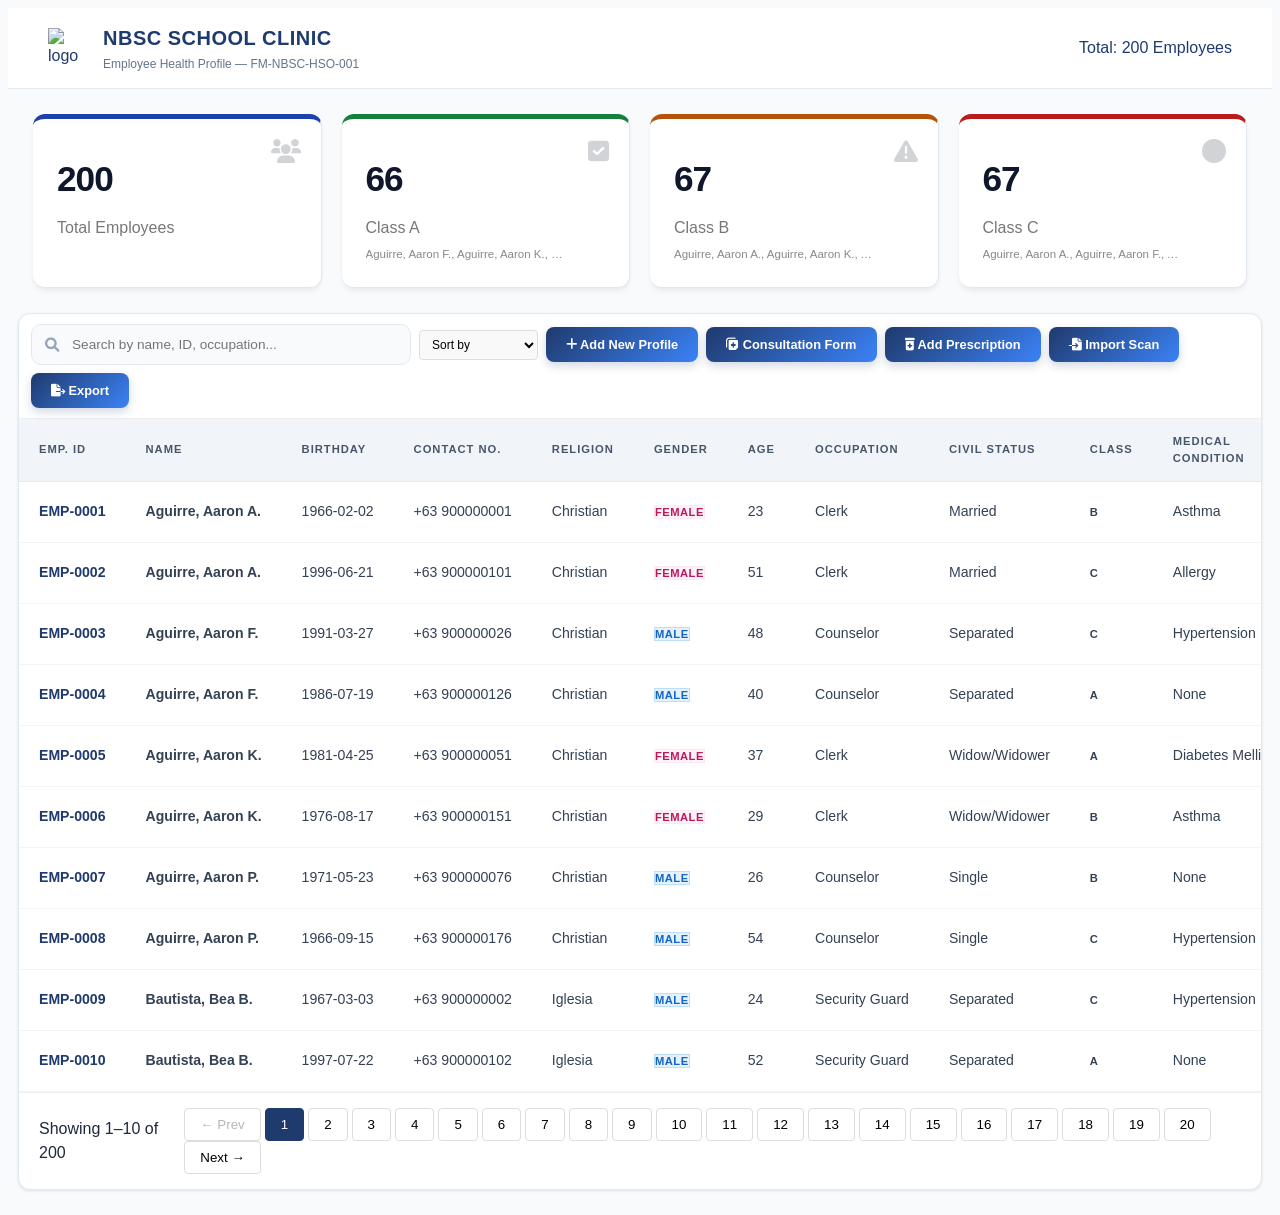
==== commit 5b25f029: "Update some things" ====
--- a/index.html
+++ b/index.html
@@ -7,7 +7,9 @@
     <link rel="stylesheet" href="style.css">
     <link rel="stylesheet" href="https://cdnjs.cloudflare.com/ajax/libs/font-awesome/6.0.0/css/all.min.css">
     <script src="https://cdn.jsdelivr.net/npm/tesseract.js@4/dist/tesseract.min.js"></script>
-<script src="https://cdnjs.cloudflare.com/ajax/libs/xlsx/0.18.5/xlsx.full.min.js"></script>
+    <script src="https://cdnjs.cloudflare.com/ajax/libs/xlsx/0.18.5/xlsx.full.min.js"></script>
+    <script src="https://cdnjs.cloudflare.com/ajax/libs/jspdf/2.5.1/jspdf.umd.min.js"></script>
+    <script src="https://cdnjs.cloudflare.com/ajax/libs/html2canvas/1.4.1/html2canvas.min.js"></script>
 </head>
 <body>
 
@@ -15,7 +17,7 @@
     <div class="header-left">
         <img src="https://cdn-icons-png.flaticon.com/512/2966/2966327.png" alt="logo" width="40">
         <div>
-            <h2>NBSC School Clinic Platform</h2>
+            <h2>NBSC School Clinic</h2>
             <small>Employee Health Profile — FM-NBSC-HSO-001</small>
         </div>
     </div>
@@ -120,7 +122,7 @@
                             <input type="search" id="consultEmployeeSearch" placeholder="Search employee..." list="consultEmployeeList" autocomplete="off">
                             <datalist id="consultEmployeeList"></datalist>
                             <input type="hidden" id="consultEmployeeId">
-                            <div id="consultEmployeeResults" class="search-results"></div>
+                            <div id="consultEmployeeResults" class="search-results hidden"></div>
                         </div>
                     </div>
                     <div class="input-group">
@@ -130,18 +132,6 @@
                             <option value="Non-Teaching">Non-Teaching</option>
                             <option value="Teaching">Teaching</option>
                         </select>
-                    </div>
-                    <div class="input-group">
-                        <label>Family Name</label>
-                        <input type="text" id="consultFamilyName">
-                    </div>
-                    <div class="input-group">
-                        <label>First Name</label>
-                        <input type="text" id="consultFirstName">
-                    </div>
-                    <div class="input-group">
-                        <label>Middle Name</label>
-                        <input type="text" id="consultMiddleName">
                     </div>
                     <div class="input-group">
                         <label>Sex</label>
@@ -161,8 +151,18 @@
                             <option value="Widow/Widower">Widow/Widower</option>
                         </select>
                     </div>
-                </div>
-                <div class="consult-grid">
+                    <div class="input-group">
+                        <label>Family Name</label>
+                        <input type="text" id="consultFamilyName">
+                    </div>
+                    <div class="input-group">
+                        <label>First Name</label>
+                        <input type="text" id="consultFirstName">
+                    </div>
+                    <div class="input-group">
+                        <label>Middle Name</label>
+                        <input type="text" id="consultMiddleName">
+                    </div>
                     <div class="input-group">
                         <label>Phone Number</label>
                         <input type="tel" id="consultPhone">
@@ -183,38 +183,36 @@
                         <label>Weight</label>
                         <input type="text" id="consultWeight" placeholder="kg or lbs">
                     </div>
+                    <div class="input-group">
+                        <label>Date</label>
+                        <input type="date" id="consultDate">
+                    </div>
+                    <div class="input-group">
+                        <label>Time</label>
+                        <input type="time" id="consultTime">
+                    </div>
+                    <div class="input-group">
+                        <label>BP</label>
+                        <input type="text" id="consultBP">
+                    </div>
+                    <div class="input-group">
+                        <label>HR</label>
+                        <input type="text" id="consultHR">
+                    </div>
+                    <div class="input-group">
+                        <label>RR</label>
+                        <input type="text" id="consultRR">
+                    </div>
+                    <div class="input-group">
+                        <label>Temp</label>
+                        <input type="text" id="consultTemp">
+                    </div>
+                </div>
+                <div class="consult-grid full-width">
                     <div class="input-group full-width">
                         <label>Address</label>
                         <input type="text" id="consultAddress">
                     </div>
-                </div>
-                <div class="consult-grid">
-                    <div class="input-group">
-                        <label>Date</label>
-                        <input type="date" id="consultDate">
-                    </div>
-                    <div class="input-group">
-                        <label>Time</label>
-                        <input type="time" id="consultTime">
-                    </div>
-                    <div class="input-group">
-                        <label>BP</label>
-                        <input type="text" id="consultBP">
-                    </div>
-                    <div class="input-group">
-                        <label>HR</label>
-                        <input type="text" id="consultHR">
-                    </div>
-                    <div class="input-group">
-                        <label>RR</label>
-                        <input type="text" id="consultRR">
-                    </div>
-                    <div class="input-group">
-                        <label>Temp</label>
-                        <input type="text" id="consultTemp">
-                    </div>
-                </div>
-                <div class="consult-grid full-width">
                     <div class="input-group full-width">
                         <label>Chief Complaint / Findings</label>
                         <textarea id="consultComplaint" rows="3"></textarea>
@@ -1419,7 +1417,7 @@
                 </div>
                 <div class="modal-footer">
                     <button type="button" class="cancel-btn" onclick="closeRxModal()">Close</button>
-                    <button type="button" class="save-btn" id="printRxBtn">Print Prescription</button>
+                    <button type="button" class="save-btn" id="printRxBtn">Save Prescription</button>
                 </div>
             </form>
         </div>
@@ -1478,9 +1476,12 @@
                 <div class="grid-1">
                     <div class="input-group">
                         <label>Choose Employee</label>
-                        <select id="exportEmployeeSelect">
-                            <option value="">-- select employee --</option>
-                        </select>
+                        <div class="select-search-group">
+                            <input type="search" id="exportEmployeeSearch" placeholder="Search employee..." autocomplete="off" list="exportEmployeeList">
+                            <datalist id="exportEmployeeList"></datalist>
+                            <div id="exportEmployeeResults" class="search-results hidden"></div>
+                            <input type="hidden" id="exportEmployeeId">
+                        </div>
                     </div>
                     <div class="input-group">
                         <label>Export Type</label>
--- a/style.css
+++ b/style.css
@@ -408,6 +408,17 @@
     background: rgba(0,0,0,0.7);
     overflow-y: auto;
     overflow-x: hidden;
+    align-items: center;
+    justify-content: center;
+}
+.modal .modal-content:not(.wide-modal) {
+    margin: 0;
+    width: 100%;
+    max-width: 520px;
+    background: white;
+    border-radius: 12px;
+    position: relative;
+    box-shadow: 0 20px 40px rgba(0,0,0,0.4);
 }
 .wide-modal {
     background: white;
@@ -421,6 +432,26 @@
     position: relative;
     box-shadow: 0 20px 40px rgba(0,0,0,0.4);
 }
+.select-search-group { display: grid; gap: 8px; }
+.select-search-group input,
+.select-search-group select {
+    background: #fff;
+    color: #1f3a6d;
+    border: 1px solid #c4cdd9;
+    border-radius: 8px;
+    width: 100%;
+    padding: 12px 14px;
+    font-size: 0.95rem;
+    outline: none;
+}
+.select-search-group input:focus,
+.select-search-group select:focus { border-color: #1f3a6d; }
+.search-results { display: none; border-radius: 8px; background: #fff; border: 1px solid #c4cdd9; max-height: 240px; overflow-y: auto; }
+.search-results.hidden { display: none; }
+.search-results .result-item { padding: 10px 12px; cursor: pointer; border-bottom: 1px solid #eef2f7; }
+.search-results .result-item:last-child { border-bottom: none; }
+.search-results .result-item:hover { background: #f4f7fb; }
+.search-results .result-item span { color: #556476; font-size: 0.82rem; }
 
 
 .step-indicator {
@@ -460,6 +491,10 @@
     border-radius: 12px 12px 0 0;
 }
 .form-container { padding: 25px; background: #ffffff; }
+
+#consultDetailContent {
+    padding: 0;
+}
 
 /* --- VIEW CONTENT --- */
 #viewContent {
@@ -626,12 +661,342 @@
 
 .close { cursor: pointer; font-size: 24px; color: white; line-height: 1; }
 
+/* --- CONSULTATION DETAIL MODAL --- */
+.consult-detail-wrapper {
+    display: flex;
+    flex-direction: column;
+    gap: 24px;
+}
+
+.consult-header-section {
+    display: flex;
+    align-items: flex-start;
+    gap: 20px;
+    padding-bottom: 20px;
+    border-bottom: 1px solid #e8ecf1;
+}
+
+.consult-avatar {
+    width: 80px;
+    height: 80px;
+    border-radius: 50%;
+    background: linear-gradient(135deg, #1f3a6d, #2d5aa8);
+    color: white;
+    display: flex;
+    align-items: center;
+    justify-content: center;
+    font-size: 32px;
+    font-weight: 700;
+    flex-shrink: 0;
+}
+
+.consult-info {
+    flex: 1;
+}
+
+.consult-name-row {
+    margin-bottom: 8px;
+}
+
+.consult-patient-name {
+    margin: 0;
+    font-size: 1.3rem;
+    font-weight: 700;
+    color: #1f3a6d;
+}
+
+.consult-badges {
+    display: flex;
+    gap: 12px;
+    flex-wrap: wrap;
+}
+
+.emp-id-badge,
+.consult-type-badge {
+    display: inline-block;
+    font-size: 0.85rem;
+    padding: 4px 12px;
+    border-radius: 4px;
+    font-weight: 500;
+}
+
+.emp-id-badge {
+    background: #e8f0ff;
+    color: #1f3a6d;
+}
+
+.consult-type-badge {
+    background: #d4f1d4;
+    color: #2e7d32;
+}
+
+.consult-datetime {
+    text-align: right;
+}
+
+.consult-datetime-label {
+    font-size: 0.8rem;
+    color: #667085;
+    text-transform: uppercase;
+    letter-spacing: 0.05em;
+    margin-bottom: 4px;
+    font-weight: 600;
+}
+
+.consult-datetime-value {
+    font-size: 1.1rem;
+    font-weight: 600;
+    color: #1f3a6d;
+}
+
+/* Vital Signs Section */
+.vital-signs-section {
+    padding-bottom: 20px;
+    border-bottom: 1px solid #e8ecf1;
+}
+
+.section-title {
+    margin: 0 0 16px 0;
+    font-size: 0.85rem;
+    font-weight: 700;
+    color: #1f3a6d;
+    text-transform: uppercase;
+    letter-spacing: 0.08em;
+}
+
+.vital-signs-grid {
+    display: grid;
+    grid-template-columns: repeat(3, 1fr);
+    gap: 16px;
+}
+
+.vital-card {
+    background: #f8fafb;
+    border: 1px solid #e8ecf1;
+    border-radius: 8px;
+    padding: 16px;
+    text-align: center;
+}
+
+.vital-label {
+    font-size: 0.8rem;
+    color: #667085;
+    text-transform: uppercase;
+    letter-spacing: 0.05em;
+    margin-bottom: 8px;
+    font-weight: 600;
+}
+
+.vital-value {
+    font-size: 1.5rem;
+    font-weight: 700;
+    color: #1f3a6d;
+}
+
+.vital-unit {
+    font-size: 0.85rem;
+    font-weight: 500;
+    color: #667085;
+    margin-left: 4px;
+}
+
+/* Complaint and Plan Section */
+.complaint-plan-section {
+    display: grid;
+    grid-template-columns: 1fr 1fr;
+    gap: 20px;
+}
+
+.complaint-box,
+.plan-box {
+    border-left: 4px solid #1f3a6d;
+    padding: 16px;
+    background: #f8fafb;
+    border-radius: 0 8px 8px 0;
+}
+
+.complaint-box {
+    border-left-color: #e74c3c;
+    background: #fdf3f3;
+}
+
+.plan-box {
+    border-left-color: #27ae60;
+    background: #f3fdf7;
+}
+
+.complaint-content,
+.plan-content {
+    font-size: 0.95rem;
+    color: #333;
+    line-height: 1.5;
+    margin-top: 8px;
+}
+
+/* Prescriptions Section */
+.prescriptions-section {
+    padding-top: 20px;
+    border-top: 1px solid #e8ecf1;
+}
+
+.prescriptions-list {
+    display: flex;
+    flex-direction: column;
+    gap: 16px;
+}
+
+.prescription-item-view {
+    background: #f8fafb;
+    border: 1px solid #e8ecf1;
+    border-radius: 8px;
+    padding: 14px;
+}
+
+.prescription-header-mini {
+    display: flex;
+    justify-content: space-between;
+    align-items: center;
+    margin-bottom: 10px;
+    padding-bottom: 8px;
+    border-bottom: 1px solid #ddd;
+}
+
+.prescription-date-mini {
+    font-size: 0.85rem;
+    color: #1f3a6d;
+    font-weight: 600;
+}
+
+.prescription-count {
+    background: #1f3a6d;
+    color: white;
+    padding: 2px 8px;
+    border-radius: 12px;
+    font-size: 0.75rem;
+    font-weight: 700;
+}
+
+.prescription-medicines {
+    margin-bottom: 10px;
+}
+
+.medicine-item {
+    margin-bottom: 8px;
+    font-size: 0.9rem;
+}
+
+.medicine-item strong {
+    color: #1f3a6d;
+    display: block;
+    margin-bottom: 2px;
+}
+
+.medicine-details {
+    font-size: 0.85rem;
+    color: #666;
+    margin-left: 0;
+    font-style: italic;
+}
+
+.prescription-note-mini {
+    font-size: 0.85rem;
+    color: #666;
+    margin-top: 8px;
+    padding-top: 8px;
+    border-top: 1px solid #ddd;
+}
+
+.prescription-note-mini strong {
+    color: #1f3a6d;
+}
+
+/* Certificates Section */
+.certificates-section {
+    padding-top: 20px;
+    border-top: 1px solid #e8ecf1;
+}
+
+.certificates-list {
+    display: flex;
+    flex-direction: column;
+    gap: 16px;
+}
+
+.certificate-item-view {
+    background: #f8fafb;
+    border: 1px solid #e8ecf1;
+    border-radius: 8px;
+    padding: 14px;
+}
+
+.certificate-header-mini {
+    display: flex;
+    justify-content: space-between;
+    align-items: center;
+    margin-bottom: 10px;
+    padding-bottom: 8px;
+    border-bottom: 1px solid #ddd;
+}
+
+.certificate-date-mini {
+    font-size: 0.85rem;
+    color: #1f3a6d;
+    font-weight: 600;
+}
+
+.certificate-count {
+    background: #2e7d32;
+    color: white;
+    padding: 2px 8px;
+    border-radius: 12px;
+    font-size: 0.75rem;
+    font-weight: 700;
+}
+
+.certificate-info {
+    display: flex;
+    flex-direction: column;
+    gap: 8px;
+}
+
+.cert-detail {
+    font-size: 0.9rem;
+    color: #333;
+    line-height: 1.4;
+}
+
+.cert-detail strong {
+    color: #1f3a6d;
+}
+
+/* Responsive */
+@media (max-width: 768px) {
+    .consult-header-section {
+        flex-direction: column;
+        gap: 12px;
+    }
+    
+    .consult-datetime {
+        text-align: left;
+    }
+    
+    .vital-signs-grid {
+        grid-template-columns: repeat(2, 1fr);
+    }
+    
+    .complaint-plan-section {
+        grid-template-columns: 1fr;
+    }
+}
+
 /* --- PRINT --- */
 @media print {
     @page { size: portrait; margin: 20mm; }
     html, body { width: 100%; height: 100%; margin: 0; padding: 0; }
     body * { visibility: hidden; }
     #rxPrintArea.print-active, #rxPrintArea.print-active * { visibility: visible; }
+    #viewModal, #viewModal * { visibility: visible; }
+    #consultDetailModal, #consultDetailModal * { visibility: visible; }
     #rxPrintArea.print-active {
         display: block;
         position: absolute;
@@ -642,7 +1007,20 @@
         margin: 0;
         background: white;
     }
-    #rxModal, #viewModal, #importModal, #addModal, #consultModal, #consultDetailModal { visibility: hidden; }
+    #consultDetailModal {
+        position: static;
+        display: block !important;
+        background: white;
+        width: 100%;
+        height: auto;
+        padding: 20mm;
+        box-shadow: none;
+    }
+    #consultDetailModal .modal-header {
+        display: none;
+    }
+    #rxModal, #importModal, #addModal, #consultModal { visibility: hidden; }
+    #viewModal .modal-header, #viewModal .modal-footer { display: none; }
     .step-indicator { display: none; }
 }
 
@@ -830,6 +1208,7 @@
 
 @media print {
     body * { visibility: hidden; }
+    #viewModal, #viewModal * { visibility: visible; }
     .prescription-print-area {
         display: block !important;
         visibility: visible;
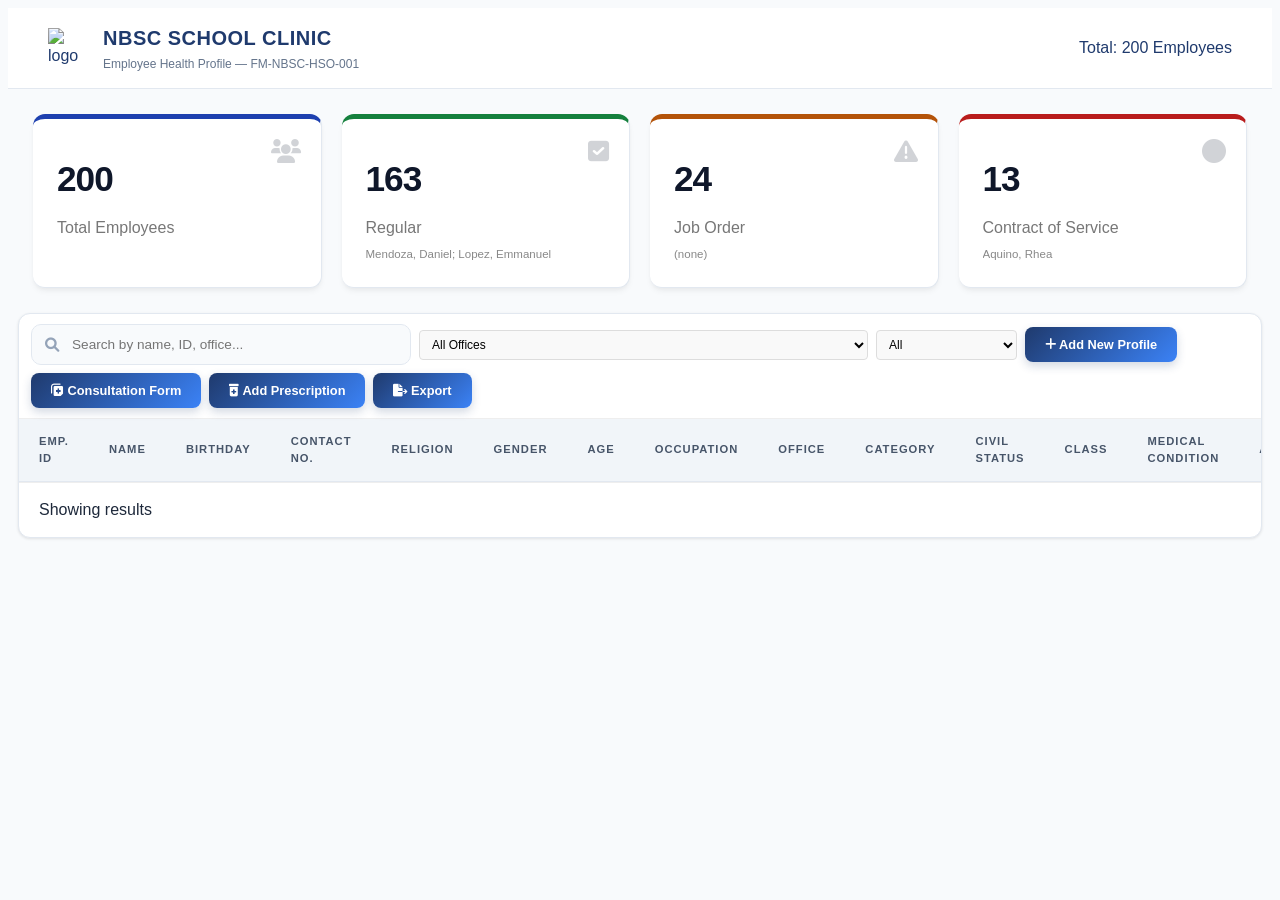
==== commit 7b52e612: "added changes" ====
--- a/index.html
+++ b/index.html
@@ -1,1511 +1,1669 @@
 <!DOCTYPE html>
 <html lang="en">
+
 <head>
     <meta charset="UTF-8">
     <meta name="viewport" content="width=device-width, initial-scale=1.0">
     <title>NBSC Clinic System</title>
     <link rel="stylesheet" href="style.css">
     <link rel="stylesheet" href="https://cdnjs.cloudflare.com/ajax/libs/font-awesome/6.0.0/css/all.min.css">
-    <script src="https://cdn.jsdelivr.net/npm/tesseract.js@4/dist/tesseract.min.js"></script>
+
     <script src="https://cdnjs.cloudflare.com/ajax/libs/xlsx/0.18.5/xlsx.full.min.js"></script>
     <script src="https://cdnjs.cloudflare.com/ajax/libs/jspdf/2.5.1/jspdf.umd.min.js"></script>
     <script src="https://cdnjs.cloudflare.com/ajax/libs/html2canvas/1.4.1/html2canvas.min.js"></script>
 </head>
+
 <body>
 
-<header class="header">
-    <div class="header-left">
-        <img src="https://cdn-icons-png.flaticon.com/512/2966/2966327.png" alt="logo" width="40">
-        <div>
-            <h2>NBSC School Clinic</h2>
-            <small>Employee Health Profile — FM-NBSC-HSO-001</small>
+
+
+    <header class="header">
+        <div class="header-left">
+            <img src="https://cdn-icons-png.flaticon.com/512/2966/2966327.png" alt="logo" width="40">
+            <div>
+                <h2>NBSC School Clinic</h2>
+                <small>Employee Health Profile — FM-NBSC-HSO-001</small>
+            </div>
+        </div>
+        <div class="header-right">
+            <span id="stats-summary">Total: <span id="total-count">200</span> Employees</span>
+        </div>
+    </header>
+
+    <div class="cards">
+        <div class="card blue">
+            <i class="fas fa-users"></i>
+            <h1 id="count-total">200</h1>
+            <p>Total Employees</p>
+        </div>
+        <div class="card green">
+            <i class="fas fa-check-square"></i>
+            <h1 id="count-regular">163</h1>
+            <p>Regular</p>
+            <small class="class-names" id="names-regular">Mendoza, Daniel; Lopez, Emmanuel</small>
+        </div>
+        <div class="card yellow">
+            <i class="fas fa-exclamation-triangle"></i>
+            <h1 id="count-joborder">24</h1>
+            <p>Job Order</p>
+            <small class="class-names" id="names-joborder">(none)</small>
+        </div>
+        <div class="card red">
+            <i class="fas fa-circle"></i>
+            <h1 id="count-contract">13</h1>
+            <p>Contract of Service</p>
+            <small class="class-names" id="names-contract">Aquino, Rhea</small>
         </div>
     </div>
-    <div class="header-right">
-        <span id="stats-summary">Total: <span id="total-count">200</span> Employees</span>
-    </div>
-</header>
-
-<div class="cards">
-    <div class="card blue">
-        <i class="fas fa-users"></i>
-        <h1 id="count-total">200</h1>
-        <p>Total Employees</p>
-    </div>
-    <div class="card green">
-        <i class="fas fa-check-square"></i>
-        <h1 id="count-a">163</h1>
-        <p>Class A</p>
-        <small class="class-names" id="names-a">Mendoza, Daniel; Lopez, Emmanuel</small>
-    </div>
-    <div class="card yellow">
-        <i class="fas fa-exclamation-triangle"></i>
-        <h1 id="count-b">24</h1>
-        <p>Class B</p>
-        <small class="class-names" id="names-b">(none)</small>
-    </div>
-    <div class="card red">
-        <i class="fas fa-circle"></i>
-        <h1 id="count-c">13</h1>
-        <p>Class C</p>
-        <small class="class-names" id="names-c">Aquino, Rhea</small>
-    </div>
-</div>
-
-<div class="dual-container">
-    <div class="table-container">
-        <div class="toolbar">
-            <div class="search-box">
-                <i class="fas fa-search"></i>
-                <input type="text" id="searchInput" placeholder="Search by name, ID, occupation...">
+
+    <div class="dual-container">
+        <div class="table-container">
+            <div class="toolbar">
+                <div class="search-box">
+                    <i class="fas fa-search"></i>
+                    <input type="text" id="searchInput" placeholder="Search by name, ID, office...">
+                </div>
+                <select id="officeFilter">
+                    <option value="All">All Offices</option>
+                    <option value="Office of the College President">Office of the College President</option>
+                    <option value="Human Resource Management and Development Office">Human Resource Management and
+                        Development Office</option>
+                    <option value="Legal Office">Legal Office</option>
+                    <option value="Project Management and Monitoring Office">Project Management and Monitoring Office
+                    </option>
+                    <option value="Planning Development Office">Planning Development Office</option>
+                    <option value="Office of the Vice President for Administration and Finance">Office of the Vice
+                        President for Administration and Finance</option>
+                    <option value="Office of the Vice President for Academic Affairs">Office of the Vice President for
+                        Academic Affairs</option>
+                    <option value="Learning Resource Center">Learning Resource Center</option>
+                    <option value="Health Services Office">Health Services Office</option>
+                    <option value="Registar and Record Office">Registar and Record Office</option>
+                    <option value="Student Affairs, Services, and Development Division">Student Affairs, Services, and
+                        Development Division</option>
+                    <option value="Quality Assurance Office">Quality Assurance Office</option>
+                    <option value="Student Discipline Office">Student Discipline Office</option>
+                    <option value="Guidance and Counseling Office">Guidance and Counseling Office</option>
+                    <option value="Income Generation Program Office">Income Generation Program Office</option>
+                    <option value="Research Development and Innovation Division">Research Development and Innovation
+                        Division</option>
+                    <option value="Community Extension Services Division">Community Extension Services Division</option>
+                    <option value="International Affairs and External Linkages Office">International Affairs and
+                        External Linkages Office</option>
+                    <option value="Appraisal, Testing, and Admission Office">Appraisal, Testing, and Admission Office
+                    </option>
+                    <option value="Student Accounts, Scholarship Aides, and Financial Assitance Office">Student
+                        Accounts, Scholarship Aides, and Financial Assitance Office</option>
+                    <option value="Culture and Arts Development Office">Culture and Arts Development Office</option>
+                    <option value="Pathfit/Sports Development Office">Pathfit/Sports Development Office</option>
+                    <option value="National Service training Program Office/ Campus Safety Management Office">National
+                        Service training Program Office/ Campus Safety Management Office</option>
+                    <option value="Public affairs and Information Office">Public affairs and Information Office</option>
+                    <option value="Office of the College and Board Secretary">Office of the College and Board Secretary
+                    </option>
+                    <option value="Curriculum And Instruction Division/Kalampusan Office">Curriculum And Instruction
+                        Division/Kalampusan Office</option>
+                    <option value="Research Ethics Office">Research Ethics Office</option>
+                    <option value="Internal Audit Office">Internal Audit Office</option>
+                    <option value="Information and Communication Technology Management Office">Information and
+                        Communication Technology Management Office</option>
+                    <option value="Gender and Development Office">Gender and Development Office</option>
+                    <option value="Records and Archival Office">Records and Archival Office</option>
+                    <option value="Supply and Property Management Office">Supply and Property Management Office</option>
+                    <option value="Commision and Audit Office">Commision and Audit Office</option>
+                    <option value="Accounting Office">Accounting Office</option>
+                    <option value="Budget Office">Budget Office</option>
+                    <option value="Cashiering Office">Cashiering Office</option>
+                    <option value="Events Management Office">Events Management Office</option>
+                    <option value="Procurement Management Office">Procurement Management Office</option>
+                    <option value="General Services Office">General Services Office</option>
+                    <option value="Institute for Teacher Education">Institute for Teacher Education</option>
+                    <option value="Department of General Education Curricula">Department of General Education Curricula
+                    </option>
+                    <option value="Institute for Computer Studies">Institute for Computer Studies</option>
+                    <option value="Institute for Business Management">Institute for Business Management</option>
+                </select>
+                <select id="categoryFilter">
+                    <option value="All">All</option>
+                    <option value="Regular">Regular</option>
+                    <option value="Job Order">Job Order</option>
+                    <option value="Contract of Service">Contract of Service</option>
+                </select>
+                <button id="addNewBtn" class="add-btn"><i class="fas fa-plus"></i> Add New Profile</button>
+                <button id="openConsultBtn" class="add-btn"><i class="fas fa-notes-medical"></i> Consultation
+                    Form</button>
+                <button id="openRxBtn" class="add-btn"><i class="fas fa-prescription-bottle-alt"></i> Add
+                    Prescription</button>
+
+                <button id="exportBtn" class="add-btn">
+                    <i class="fas fa-file-export"></i> Export
+                </button>
+
             </div>
-            <select id="occupationFilter">
-                <option value="All">Sort by</option>
-            </select>
-            <button id="addNewBtn" class="add-btn"><i class="fas fa-plus"></i> Add New Profile</button>
-            <button id="openConsultBtn" class="add-btn"><i class="fas fa-notes-medical"></i> Consultation Form</button>
-            <button id="openRxBtn" class="add-btn"><i class="fas fa-prescription-bottle-alt"></i> Add Prescription</button>
-            <button id="importBtn" class="add-btn" title="Import Scanned Form">
-                <i class="fas fa-file-import"></i> Import Scan
-            </button>
-            <button id="exportBtn" class="add-btn">
-                <i class="fas fa-file-export"></i> Export
-            </button>
-            <input type="file" id="fileInput" accept="image/*,.pdf" style="display:none;">
-        </div>
-
-        <table id="employeeTable">
-            <thead>
-                <tr>
-                    <th>Emp. ID</th>
-                    <th>Name</th>
-                    <th>Birthday</th>
-                    <th>Contact No.</th>
-                    <th>Religion</th>
-                    <th>Gender</th>
-                    <th>Age</th>
-                    <th>Occupation</th>
-                    <th>Civil Status</th>
-                    <th>Class</th>
-                    <th>Medical Condition</th>
-                    <th>Actions</th>
-                </tr>
-            </thead>
-            <tbody id="tableBody"></tbody>
-        </table>
-
-        <div id="undoBar" class="undo-bar" style="display:none;">
-            <span>Employee deleted.</span>
-            <button type="button" id="undoBtn" class="action-btn edit-btn">Undo</button>
-        </div>
-
-        <div class="pagination">
-            <span id="paginationInfo">Showing results</span>
-            <div class="pages" id="paginationPages"></div>
+
+            <table id="employeeTable">
+                <thead>
+                    <tr>
+                        <th>Emp. ID</th>
+                        <th>Name</th>
+                        <th>Birthday</th>
+                        <th>Contact No.</th>
+                        <th>Religion</th>
+                        <th>Gender</th>
+                        <th>Age</th>
+                        <th>Occupation</th>
+                        <th>Office</th>
+                        <th>Category</th>
+                        <th>Civil Status</th>
+                        <th>Class</th>
+                        <th>Medical Condition</th>
+                        <th>Actions</th>
+                    </tr>
+                </thead>
+                <tbody id="tableBody"></tbody>
+            </table>
+
+            <div id="undoBar" class="undo-bar" style="display:none;">
+                <span>Employee deleted.</span>
+                <button type="button" id="undoBtn" class="action-btn edit-btn">Undo</button>
+            </div>
+
+            <div class="pagination">
+                <span id="paginationInfo">Showing results</span>
+                <div class="pages" id="paginationPages"></div>
+            </div>
         </div>
     </div>
-</div>
-
-<!-- CONSULTATION MODAL -->
-<div id="consultModal" class="modal">
-    <div class="modal-content wide-modal">
-        <div class="modal-header">
-            <h3>Medical Consultation Form</h3>
-            <span class="close" id="closeConsultModal">&times;</span>
-        </div>
-        <div class="form-container">
-            <form id="consultationForm" class="consultation-form">
-                <div class="consult-grid">
-                    <div class="input-group">
-                        <label>Employee</label>
-                        <div class="select-search-group">
-                            <input type="search" id="consultEmployeeSearch" placeholder="Search employee..." list="consultEmployeeList" autocomplete="off">
-                            <datalist id="consultEmployeeList"></datalist>
-                            <input type="hidden" id="consultEmployeeId">
-                            <div id="consultEmployeeResults" class="search-results hidden"></div>
-                        </div>
-                    </div>
-                    <div class="input-group">
-                        <label>Type</label>
-                        <select id="consultType">
-                            <option value="">-- select --</option>
-                            <option value="Non-Teaching">Non-Teaching</option>
-                            <option value="Teaching">Teaching</option>
-                        </select>
-                    </div>
-                    <div class="input-group">
-                        <label>Sex</label>
-                        <select id="consultSex">
-                            <option value="">-- select --</option>
-                            <option value="Male">Male</option>
-                            <option value="Female">Female</option>
-                        </select>
-                    </div>
-                    <div class="input-group">
-                        <label>Civil Status</label>
-                        <select id="consultCivilStatus">
-                            <option value="">-- select --</option>
-                            <option value="Single">Single</option>
-                            <option value="Married">Married</option>
-                            <option value="Separated">Separated</option>
-                            <option value="Widow/Widower">Widow/Widower</option>
-                        </select>
-                    </div>
-                    <div class="input-group">
-                        <label>Family Name</label>
-                        <input type="text" id="consultFamilyName">
-                    </div>
-                    <div class="input-group">
-                        <label>First Name</label>
-                        <input type="text" id="consultFirstName">
-                    </div>
-                    <div class="input-group">
-                        <label>Middle Name</label>
-                        <input type="text" id="consultMiddleName">
-                    </div>
-                    <div class="input-group">
-                        <label>Phone Number</label>
-                        <input type="tel" id="consultPhone">
-                    </div>
-                    <div class="input-group">
-                        <label>Age</label>
-                        <input type="number" id="consultAge" min="0">
-                    </div>
-                    <div class="input-group">
-                        <label>Birthdate</label>
-                        <input type="date" id="consultBday">
-                    </div>
-                    <div class="input-group">
-                        <label>Height</label>
-                        <input type="text" id="consultHeight" placeholder="cm or ft">
-                    </div>
-                    <div class="input-group">
-                        <label>Weight</label>
-                        <input type="text" id="consultWeight" placeholder="kg or lbs">
-                    </div>
-                    <div class="input-group">
-                        <label>Date</label>
-                        <input type="date" id="consultDate">
-                    </div>
-                    <div class="input-group">
-                        <label>Time</label>
-                        <input type="time" id="consultTime">
-                    </div>
-                    <div class="input-group">
-                        <label>BP</label>
-                        <input type="text" id="consultBP">
-                    </div>
-                    <div class="input-group">
-                        <label>HR</label>
-                        <input type="text" id="consultHR">
-                    </div>
-                    <div class="input-group">
-                        <label>RR</label>
-                        <input type="text" id="consultRR">
-                    </div>
-                    <div class="input-group">
-                        <label>Temp</label>
-                        <input type="text" id="consultTemp">
-                    </div>
-                </div>
-                <div class="consult-grid full-width">
-                    <div class="input-group full-width">
-                        <label>Address</label>
-                        <input type="text" id="consultAddress">
-                    </div>
-                    <div class="input-group full-width">
-                        <label>Chief Complaint / Findings</label>
-                        <textarea id="consultComplaint" rows="3"></textarea>
-                    </div>
-                    <div class="input-group full-width">
-                        <label>Treatment/Plan</label>
-                        <textarea id="consultPlan" rows="3"></textarea>
-                    </div>
-                </div>
-                <button type="submit" class="save-btn">Save Consultation</button>
-            </form>
-        </div>
-    </div>
-</div>
-
-<!-- ADD/EDIT MODAL -->
-<div id="addModal" class="modal">
-    <div class="modal-content wide-modal">
-        <div class="modal-header">
-            <h3>NBSC Employee Health Profile Form</h3>
-            <span class="close" onclick="closeModal()">&times;</span>
-        </div>
-
-        <!-- Step Indicator -->
-        <div class="step-indicator" id="stepIndicator"></div>
-
-        <form id="addForm" class="modal-form">
+
+    <!-- CONSULTATION MODAL -->
+    <div id="consultModal" class="modal">
+        <div class="modal-content wide-modal">
+            <div class="modal-header">
+                <h3>Medical Consultation Form</h3>
+                <span class="close" id="closeConsultModal">&times;</span>
+            </div>
             <div class="form-container">
-
-                <!-- STEP 1: Personal Profile -->
-                <div class="form-section step active" data-step="1">
-                    <h4 class="section-title">I. Personal Profile</h4>
-                    <div class="grid-3">
-                        <div class="input-group">
-                            <label>Emp ID <span class="req">*</span></label>
-                            <input type="text" id="newId" placeholder="Auto-generated" readonly required>
-                        </div>
-                        <div class="input-group">
-                            <label>Full Name <span class="req">*</span></label>
-                            <input type="text" id="newName" placeholder="Last Name, First Name, M.I." required>
-                        </div>
-                        <div class="input-group">
-                            <label>Birthday</label>
-                            <input type="date" id="newBday">
-                        </div>
-                    </div>
-                    <div class="grid-3">
-                        <div class="input-group">
-                            <label>Age/Sex <span class="req">*</span></label>
-                            <div class="flex-row">
-                                <input type="number" id="newAge" placeholder="Age" style="width: 40%;" required>
-                                <select id="newGender" style="width: 55%;">
-                                    <option value="Male">Male</option>
-                                    <option value="Female">Female</option>
-                                </select>
-                            </div>
-                        </div>
-                        <div class="input-group">
-                            <label>Contact Number</label>
-                            <input type="tel" id="newContact" placeholder="e.g. +63 912 xxx xxxx">
-                        </div>
-                        <div class="input-group">
-                            <label>Religion</label>
-                            <input type="text" id="newReligion" placeholder="e.g. Catholic">
-                        </div>
-                    </div>
-                    <div class="grid-3">
-                        <div class="input-group">
-                            <label>Occupation</label>
-                            <input type="text" id="newOccupation" placeholder="e.g. Teacher">
-                        </div>
-                        <div class="input-group">
-                            <label>Civil Status</label>
-                            <input type="text" id="newCivilStatus" placeholder="e.g. Single">
-                        </div>
-                        
-                    </div>
-                    <div class="grid-2">
-                        <div class="input-group full-width">
-                            <label>Home Address</label>
-                            <input type="text" id="newAddress" placeholder="Street/Purok, Barangay, Municipality, Province">
-                        </div>
-                       
-                    </div>
-                </div>
-
-                <!-- STEP 2: Emergency Contact -->
-                <div class="form-section step" data-step="2">
-                    <h4 class="section-title">II. In Case of Emergency (Please Contact)</h4>
-                    <div class="grid-2">
-                        <div class="input-group">
-                            <label>Complete Name</label>
-                            <input type="text" id="emergencyName" placeholder="Full name">
-                        </div>
-                        <div class="input-group">
-                            <label>Relationship</label>
-                            <input type="text" id="emergencyRelationship" placeholder="e.g. Spouse, Friend">
-                        </div>
-                    </div>
-                    <div class="grid-2">
-                        <div class="input-group">
-                            <label>Address</label>
-                            <input type="text" id="emergencyAddress" placeholder="Address">
-                        </div>
-                        <div class="input-group">
-                            <label>Contact Number</label>
-                            <input type="tel" id="emergencyContact" placeholder="e.g. +63 912 xxx xxxx">
-                        </div>
-                    </div>
-                </div>
-
-                <!-- STEP 3: Personal/Social History -->
-                <div class="form-section step" data-step="3">
-                    <h4 class="section-title">III. Personal/Social History</h4>
-                    <div class="grid-2">
-                        <div class="input-group">
-                            <label>Smoking</label>
-                            <select id="newSmoking">
-                                <option value="">-- select --</option>
-                                <option value="No">No</option>
-                                <option value="Yes">Yes</option>
-                                <option value="Quit">Quit</option>
-                            </select>
-                        </div>
-                        <div class="input-group">
-                            <label>Pack/Day or Years</label>
-                            <input type="text" id="newSmokingPack" placeholder="e.g. 1 pack/day or 5 years">
-                        </div>
-                    </div>
-                    <div class="grid-2">
-                        <div class="input-group">
-                            <label>Alcohol Drinking</label>
-                            <select id="newAlcohol">
-                                <option value="">-- select --</option>
-                                <option value="No">No</option>
-                                <option value="Yes">Yes</option>
-                                <option value="Quit">Quit</option>
-                            </select>
-                        </div>
-                        <div class="input-group">
-                            <label>Type/Frequency</label>
-                            <input type="text" id="newAlcoholDetails" placeholder="Beer/Rhum, sessions, occasional">
-                        </div>
-                    </div>
-                    <div class="grid-2">
-                        <div class="input-group">
-                            <label>Illegal Drug Use</label>
-                            <input type="text" id="newDrugs" placeholder="No / Yes (What kind?)">
-                        </div>
-                        <div class="input-group">
-                            <label>Sexually Active</label>
-                            <input type="text" id="newSexActivity" placeholder="Yes/No">
-                        </div>
-                    </div>
-                    <div class="grid-2">
-                        <div class="input-group">
-                            <label>No. of sexual partners this year</label>
-                            <input type="number" id="newSexPartners" min="0" placeholder="0">
-                        </div>
-                        <div class="input-group">
-                            <label>Partners</label>
-                            <select id="newSexPartnerGender">
+                <form id="consultationForm" class="consultation-form">
+                    <div class="consult-grid">
+                        <div class="input-group">
+                            <label>Employee</label>
+                            <div class="select-search-group">
+                                <input type="search" id="consultEmployeeSearch" placeholder="Search employee..."
+                                    list="consultEmployeeList" autocomplete="off">
+                                <datalist id="consultEmployeeList"></datalist>
+                                <input type="hidden" id="consultEmployeeId">
+                                <div id="consultEmployeeResults" class="search-results hidden"></div>
+                            </div>
+                        </div>
+                        <div class="input-group">
+                            <label>Category</label>
+                            <input type="text" id="consultCategory" readonly>
+                        </div>
+                        <div class="input-group full-width">
+                            <label>Office</label>
+                            <input type="text" id="consultOffice" readonly>
+                        </div>
+                        <div class="input-group">
+                            <label>Sex</label>
+                            <select id="consultSex">
                                 <option value="">-- select --</option>
                                 <option value="Male">Male</option>
                                 <option value="Female">Female</option>
-                                <option value="Both">Both</option>
                             </select>
                         </div>
+                        <div class="input-group">
+                            <label>Civil Status</label>
+                            <select id="consultCivilStatus">
+                                <option value="">-- select --</option>
+                                <option value="Single">Single</option>
+                                <option value="Married">Married</option>
+                                <option value="Separated">Separated</option>
+                                <option value="Widow/Widower">Widow/Widower</option>
+                            </select>
+                        </div>
+                        <div class="input-group">
+                            <label>Family Name</label>
+                            <input type="text" id="consultFamilyName">
+                        </div>
+                        <div class="input-group">
+                            <label>First Name</label>
+                            <input type="text" id="consultFirstName">
+                        </div>
+                        <div class="input-group">
+                            <label>Middle Name</label>
+                            <input type="text" id="consultMiddleName">
+                        </div>
+                        <div class="input-group">
+                            <label>Phone Number</label>
+                            <input type="tel" id="consultPhone">
+                        </div>
+                        <div class="input-group">
+                            <label>Age</label>
+                            <input type="number" id="consultAge" min="0">
+                        </div>
+                        <div class="input-group">
+                            <label>Birthdate</label>
+                            <input type="date" id="consultBday">
+                        </div>
+                        <div class="input-group">
+                            <label>Height</label>
+                            <input type="text" id="consultHeight" placeholder="cm or ft">
+                        </div>
+                        <div class="input-group">
+                            <label>Weight</label>
+                            <input type="text" id="consultWeight" placeholder="kg or lbs">
+                        </div>
+                        <div class="input-group">
+                            <label>Date</label>
+                            <input type="date" id="consultDate">
+                        </div>
+                        <div class="input-group">
+                            <label>Time</label>
+                            <input type="time" id="consultTime">
+                        </div>
+                        <div class="input-group">
+                            <label>BP</label>
+                            <input type="text" id="consultBP">
+                        </div>
+                        <div class="input-group">
+                            <label>HR</label>
+                            <input type="text" id="consultHR">
+                        </div>
+                        <div class="input-group">
+                            <label>RR</label>
+                            <input type="text" id="consultRR">
+                        </div>
+                        <div class="input-group">
+                            <label>Temp</label>
+                            <input type="text" id="consultTemp">
+                        </div>
                     </div>
-                </div>
-
-                <!-- STEP 4: Past Medical History -->
-                <div class="form-section step" data-step="4">
-                    <h4 class="section-title">IV. Past Medical History</h4>
-                    <div class="grid-2">
-                        <div class="input-group">
-                            <label><input type="checkbox" id="pmAllergy"> Allergy (specify type)</label>
-                            <input type="text" id="pmAllergyType" placeholder="Food/Drug...">
-                        </div>
-                        <div class="input-group">
-                            <label><input type="checkbox" id="pmAsthma"> Asthma</label>
+                    <div class="consult-grid full-width">
+                        <div class="input-group full-width">
+                            <label>Address</label>
+                            <input type="text" id="consultAddress">
+                        </div>
+                        <div class="input-group full-width">
+                            <label>Chief Complaint / Findings</label>
+                            <textarea id="consultComplaint" rows="3"></textarea>
+                        </div>
+                        <div class="input-group full-width">
+                            <label>Treatment/Plan</label>
+                            <textarea id="consultPlan" rows="3"></textarea>
                         </div>
                     </div>
-                    <div class="grid-2">
-                        <div class="input-group">
-                            <label><input type="checkbox" id="pmCancer"> Cancer</label>
-                        </div>
-                        <div class="input-group">
-                            <label><input type="checkbox" id="pmCoronary"> Coronary Artery Disease</label>
+                    <button type="submit" class="save-btn">Save Consultation</button>
+                </form>
+            </div>
+        </div>
+    </div>
+
+    <!-- ADD/EDIT MODAL -->
+    <div id="addModal" class="modal">
+        <div class="modal-content wide-modal">
+            <div class="modal-header">
+                <h3>NBSC Employee Health Profile Form</h3>
+                <span class="close" onclick="closeModal()">&times;</span>
+            </div>
+
+            <!-- Step Indicator -->
+            <div class="step-indicator" id="stepIndicator"></div>
+
+            <form id="addForm" class="modal-form">
+                <div class="form-container">
+
+                    <!-- STEP 1: Personal Profile -->
+                    <div class="form-section step active" data-step="1">
+                        <h4 class="section-title">I. Personal Profile</h4>
+                        <div class="grid-3">
+                            <div class="input-group">
+                                <label>Emp ID <span class="req">*</span></label>
+                                <input type="text" id="newId" placeholder="Auto-generated" readonly required>
+                            </div>
+                            <div class="input-group">
+                                <label>Full Name <span class="req">*</span></label>
+                                <input type="text" id="newName" placeholder="Last Name, First Name, M.I." required>
+                            </div>
+                            <div class="input-group">
+                                <label>Birthday</label>
+                                <input type="date" id="newBday">
+                            </div>
+                        </div>
+                        <div class="grid-3">
+                            <div class="input-group">
+                                <label>Age/Sex <span class="req">*</span></label>
+                                <div class="flex-row">
+                                    <input type="number" id="newAge" placeholder="Age" style="width: 40%;" required>
+                                    <select id="newGender" style="width: 55%;">
+                                        <option value="Male">Male</option>
+                                        <option value="Female">Female</option>
+                                    </select>
+                                </div>
+                            </div>
+                            <div class="input-group">
+                                <label>Contact Number</label>
+                                <input type="tel" id="newContact" placeholder="e.g. +63 912 xxx xxxx">
+                            </div>
+                            <div class="input-group">
+                                <label>Religion</label>
+                                <input type="text" id="newReligion" placeholder="e.g. Catholic">
+                            </div>
+                        </div>
+                        <div class="grid-3">
+                            <div class="input-group">
+                                <label>Occupation</label>
+                                <input type="text" id="newOccupation" placeholder="e.g. Teacher">
+                            </div>
+                            <div class="input-group">
+                                <label>Civil Status</label>
+                                <input type="text" id="newCivilStatus" placeholder="e.g. Single">
+                            </div>
+                            <div class="input-group">
+                                <label>Category</label>
+                                <select id="newCategory">
+                                    <option value="">-- select --</option>
+                                    <option value="Regular">Regular</option>
+                                    <option value="Job Order">Job Order</option>
+                                    <option value="Contract of Service">Contract of Service</option>
+                                </select>
+                            </div>
+                        </div>
+                        <div class="grid-2">
+                            <div class="input-group full-width">
+                                <label>Type of Office</label>
+                                <select id="newOffice">
+                                    <option value="">-- select --</option>
+                                    <option value="Office of the College President">Office of the College President
+                                    </option>
+                                    <option value="Human Resource Management and Development Office">Human Resource
+                                        Management and Development Office</option>
+                                    <option value="Legal Office">Legal Office</option>
+                                    <option value="Project Management and Monitoring Office">Project Management and
+                                        Monitoring Office</option>
+                                    <option value="Planning Development Office">Planning Development Office</option>
+                                    <option value="Office of the Vice President for Administration and Finance">Office
+                                        of the Vice President for Administration and Finance</option>
+                                    <option value="Office of the Vice President for Academic Affairs">Office of the Vice
+                                        President for Academic Affairs</option>
+                                    <option value="Learning Resource Center">Learning Resource Center</option>
+                                    <option value="Health Services Office">Health Services Office</option>
+                                    <option value="Registar and Record Office">Registar and Record Office</option>
+                                    <option value="Student Affairs, Services, and Development Division">Student Affairs,
+                                        Services, and Development Division</option>
+                                    <option value="Quality Assurance Office">Quality Assurance Office</option>
+                                    <option value="Student Discipline Office">Student Discipline Office</option>
+                                    <option value="Guidance and Counseling Office">Guidance and Counseling Office
+                                    </option>
+                                    <option value="Income Generation Program Office">Income Generation Program Office
+                                    </option>
+                                    <option value="Research Development and Innovation Division">Research Development
+                                        and Innovation Division</option>
+                                    <option value="Community Extension Services Division">Community Extension Services
+                                        Division</option>
+                                    <option value="International Affairs and External Linkages Office">International
+                                        Affairs and External Linkages Office</option>
+                                    <option value="Appraisal, Testing, and Admission Office">Appraisal, Testing, and
+                                        Admission Office</option>
+                                    <option value="Student Accounts, Scholarship Aides, and Financial Assitance Office">
+                                        Student Accounts, Scholarship Aides, and Financial Assitance Office</option>
+                                    <option value="Culture and Arts Development Office">Culture and Arts Development
+                                        Office</option>
+                                    <option value="Pathfit/Sports Development Office">Pathfit/Sports Development Office
+                                    </option>
+                                    <option
+                                        value="National Service training Program Office/ Campus Safety Management Office">
+                                        National Service training Program Office/ Campus Safety Management Office
+                                    </option>
+                                    <option value="Public affairs and Information Office">Public affairs and Information
+                                        Office</option>
+                                    <option value="Office of the College and Board Secretary">Office of the College and
+                                        Board Secretary</option>
+                                    <option value="Curriculum And Instruction Division/Kalampusan Office">Curriculum And
+                                        Instruction Division/Kalampusan Office</option>
+                                    <option value="Research Ethics Office">Research Ethics Office</option>
+                                    <option value="Internal Audit Office">Internal Audit Office</option>
+                                    <option value="Information and Communication Technology Management Office">
+                                        Information and Communication Technology Management Office</option>
+                                    <option value="Gender and Development Office">Gender and Development Office</option>
+                                    <option value="Records and Archival Office">Records and Archival Office</option>
+                                    <option value="Supply and Property Management Office">Supply and Property Management
+                                        Office</option>
+                                    <option value="Commision and Audit Office">Commision and Audit Office</option>
+                                    <option value="Accounting Office">Accounting Office</option>
+                                    <option value="Budget Office">Budget Office</option>
+                                    <option value="Cashiering Office">Cashiering Office</option>
+                                    <option value="Events Management Office">Events Management Office</option>
+                                    <option value="Procurement Management Office">Procurement Management Office</option>
+                                    <option value="General Services Office">General Services Office</option>
+                                    <option value="Institute for Teacher Education">Institute for Teacher Education
+                                    </option>
+                                    <option value="Department of General Education Curricula">Department of General
+                                        Education Curricula</option>
+                                    <option value="Institute for Computer Studies">Institute for Computer Studies
+                                    </option>
+                                    <option value="Institute for Business Management">Institute for Business Management
+                                    </option>
+                                </select>
+                            </div>
+                        </div>
+                        <div class="grid-2">
+                            <div class="input-group full-width">
+                                <label>Home Address</label>
+                                <input type="text" id="newAddress"
+                                    placeholder="Street/Purok, Barangay, Municipality, Province">
+                            </div>
                         </div>
                     </div>
-                    <div class="grid-2">
-                        <div class="input-group">
-                            <label><input type="checkbox" id="pmHypertension"> Hypertension / Elevated BP</label>
-                        </div>
-                        <div class="input-group">
-                            <label><input type="checkbox" id="pmCongenital"> Congenital Heart Disorder</label>
+
+                    <!-- STEP 2: Emergency Contact -->
+                    <div class="form-section step" data-step="2">
+                        <h4 class="section-title">II. In Case of Emergency (Please Contact)</h4>
+                        <div class="grid-2">
+                            <div class="input-group">
+                                <label>Complete Name</label>
+                                <input type="text" id="emergencyName" placeholder="Full name">
+                            </div>
+                            <div class="input-group">
+                                <label>Relationship</label>
+                                <input type="text" id="emergencyRelationship" placeholder="e.g. Spouse, Friend">
+                            </div>
+                        </div>
+                        <div class="grid-2">
+                            <div class="input-group">
+                                <label>Address</label>
+                                <input type="text" id="emergencyAddress" placeholder="Address">
+                            </div>
+                            <div class="input-group">
+                                <label>Contact Number</label>
+                                <input type="tel" id="emergencyContact" placeholder="e.g. +63 912 xxx xxxx">
+                            </div>
                         </div>
                     </div>
-                    <div class="grid-2">
-                        <div class="input-group">
-                            <label><input type="checkbox" id="pmDiabetes"> Diabetes Mellitus</label>
-                        </div>
-                        <div class="input-group">
-                            <label><input type="checkbox" id="pmThyroid"> Thyroid Disease</label>
+
+                    <!-- STEP 3: Personal/Social History -->
+                    <div class="form-section step" data-step="3">
+                        <h4 class="section-title">III. Personal/Social History</h4>
+                        <div class="grid-2">
+                            <div class="input-group">
+                                <label>Smoking</label>
+                                <select id="newSmoking">
+                                    <option value="">-- select --</option>
+                                    <option value="No">No</option>
+                                    <option value="Yes">Yes</option>
+                                    <option value="Quit">Quit</option>
+                                </select>
+                            </div>
+                            <div class="input-group">
+                                <label>Pack/Day or Years</label>
+                                <input type="text" id="newSmokingPack" placeholder="e.g. 1 pack/day or 5 years">
+                            </div>
+                        </div>
+                        <div class="grid-2">
+                            <div class="input-group">
+                                <label>Alcohol Drinking</label>
+                                <select id="newAlcohol">
+                                    <option value="">-- select --</option>
+                                    <option value="No">No</option>
+                                    <option value="Yes">Yes</option>
+                                    <option value="Quit">Quit</option>
+                                </select>
+                            </div>
+                            <div class="input-group">
+                                <label>Type/Frequency</label>
+                                <input type="text" id="newAlcoholDetails" placeholder="Beer/Rhum, sessions, occasional">
+                            </div>
+                        </div>
+                        <div class="grid-2">
+                            <div class="input-group">
+                                <label>Illegal Drug Use</label>
+                                <input type="text" id="newDrugs" placeholder="No / Yes (What kind?)">
+                            </div>
+                            <div class="input-group">
+                                <label>Sexually Active</label>
+                                <input type="text" id="newSexActivity" placeholder="Yes/No">
+                            </div>
+                        </div>
+                        <div class="grid-2">
+                            <div class="input-group">
+                                <label>No. of sexual partners this year</label>
+                                <input type="number" id="newSexPartners" min="0" placeholder="0">
+                            </div>
+                            <div class="input-group">
+                                <label>Partners</label>
+                                <select id="newSexPartnerGender">
+                                    <option value="">-- select --</option>
+                                    <option value="Male">Male</option>
+                                    <option value="Female">Female</option>
+                                    <option value="Both">Both</option>
+                                </select>
+                            </div>
                         </div>
                     </div>
-                    <div class="grid-2">
-                        <div class="input-group">
-                            <label><input type="checkbox" id="pmPeptic"> Peptic Ulcer</label>
-                        </div>
-                        <div class="input-group">
-                            <label><input type="checkbox" id="pmPCOS"> PCOS</label>
+
+                    <!-- STEP 4: Past Medical History -->
+                    <div class="form-section step" data-step="4">
+                        <h4 class="section-title">IV. Past Medical History</h4>
+                        <div class="grid-2">
+                            <div class="input-group">
+                                <label><input type="checkbox" id="pmAllergy"> Allergy (specify type)</label>
+                                <input type="text" id="pmAllergyType" placeholder="Food/Drug...">
+                            </div>
+                            <div class="input-group">
+                                <label><input type="checkbox" id="pmAsthma"> Asthma</label>
+                            </div>
+                        </div>
+                        <div class="grid-2">
+                            <div class="input-group">
+                                <label><input type="checkbox" id="pmCancer"> Cancer</label>
+                            </div>
+                            <div class="input-group">
+                                <label><input type="checkbox" id="pmCoronary"> Coronary Artery Disease</label>
+                            </div>
+                        </div>
+                        <div class="grid-2">
+                            <div class="input-group">
+                                <label><input type="checkbox" id="pmHypertension"> Hypertension / Elevated BP</label>
+                            </div>
+                            <div class="input-group">
+                                <label><input type="checkbox" id="pmCongenital"> Congenital Heart Disorder</label>
+                            </div>
+                        </div>
+                        <div class="grid-2">
+                            <div class="input-group">
+                                <label><input type="checkbox" id="pmDiabetes"> Diabetes Mellitus</label>
+                            </div>
+                            <div class="input-group">
+                                <label><input type="checkbox" id="pmThyroid"> Thyroid Disease</label>
+                            </div>
+                        </div>
+                        <div class="grid-2">
+                            <div class="input-group">
+                                <label><input type="checkbox" id="pmPeptic"> Peptic Ulcer</label>
+                            </div>
+                            <div class="input-group">
+                                <label><input type="checkbox" id="pmPCOS"> PCOS</label>
+                            </div>
+                        </div>
+                        <div class="grid-2">
+                            <div class="input-group">
+                                <label><input type="checkbox" id="pmPsych"> Psychological Disorder</label>
+                                <input type="text" id="pmPsychType" placeholder="Specify/Other">
+                            </div>
+                            <div class="input-group">
+                                <label><input type="checkbox" id="pmEpilepsy"> Epilepsy/Seizure Disorder</label>
+                            </div>
+                        </div>
+                        <div class="grid-2">
+                            <div class="input-group">
+                                <label><input type="checkbox" id="pmSkin"> Skin Disorder</label>
+                            </div>
+                            <div class="input-group">
+                                <label><input type="checkbox" id="pmTB"> Tuberculosis</label>
+                            </div>
+                        </div>
+                        <div class="grid-2">
+                            <div class="input-group">
+                                <label><input type="checkbox" id="pmHepatitis"> Hepatitis</label>
+                            </div>
+                            <div class="input-group"></div>
                         </div>
                     </div>
-                    <div class="grid-2">
-                        <div class="input-group">
-                            <label><input type="checkbox" id="pmPsych"> Psychological Disorder</label>
-                            <input type="text" id="pmPsychType" placeholder="Specify/Other">
-                        </div>
-                        <div class="input-group">
-                            <label><input type="checkbox" id="pmEpilepsy"> Epilepsy/Seizure Disorder</label>
-                        </div>
-                    </div>
-                    <div class="grid-2">
-                        <div class="input-group">
-                            <label><input type="checkbox" id="pmSkin"> Skin Disorder</label>
-                        </div>
-                        <div class="input-group">
-                            <label><input type="checkbox" id="pmTB"> Tuberculosis</label>
-                        </div>
-                    </div>
-                    <div class="grid-2">
-                        <div class="input-group">
-                            <label><input type="checkbox" id="pmHepatitis"> Hepatitis</label>
-                        </div>
-                        <div class="input-group"></div>
-                    </div>
-                </div>
-
-                <!-- STEP 5: Hospital / Surgical History -->
-                <div class="form-section step" data-step="5">
-                    <h4 class="section-title">V. Hospital Admission / Past Surgical History / Disability</h4>
-                    <div class="grid-2">
-                        <div class="input-group">
-                            <label>Hospital Admission Diagnosis 1</label>
-                            <input type="text" id="hospitalDiagnosis1" placeholder="Diagnosis">
-                        </div>
-                        <div class="input-group">
-                            <label>When</label>
-                            <input type="date" id="hospitalWhen1">
-                        </div>
-                    </div>
-                    <div class="grid-2">
-                        <div class="input-group">
-                            <label>Hospital Admission Diagnosis 2</label>
-                            <input type="text" id="hospitalDiagnosis2" placeholder="Diagnosis">
-                        </div>
-                        <div class="input-group">
-                            <label>When</label>
-                            <input type="date" id="hospitalWhen2">
-                        </div>
-                    </div>
-                    <div class="grid-2">
-                        <div class="input-group">
-                            <label>Past Surgical Operation 1</label>
-                            <input type="text" id="surgeryType1" placeholder="Operation Type">
-                        </div>
-                        <div class="input-group">
-                            <label>When</label>
-                            <input type="date" id="surgeryWhen1">
-                        </div>
-                    </div>
-                    <div class="grid-2">
-                        <div class="input-group">
-                            <label>Past Surgical Operation 2</label>
-                            <input type="text" id="surgeryType2" placeholder="Operation Type">
-                        </div>
-                        <div class="input-group">
-                            <label>When</label>
-                            <input type="date" id="surgeryWhen2">
-                        </div>
-                    </div>
-                    <div class="grid-2">
-                        <div class="input-group">
-                            <label>Person with Disability (Specify)</label>
-                            <input type="text" id="disabilitySpecify" placeholder="Specify disability">
-                        </div>
-                        <div class="input-group">
-                            <label>Registered?</label>
-                            <select id="disabilityRegistered">
-                                <option value="">-- select --</option>
-                                <option value="Registered">Registered</option>
-                                <option value="Not Registered">Not Registered</option>
-                            </select>
-                        </div>
-                    </div>
-                    <div class="input-group full-width">
-                        <label>Willing to Donate Blood</label>
-                        <select id="donateBlood">
-                            <option value="">-- select --</option>
-                            <option value="Yes">Yes</option>
-                            <option value="Willing">Willing</option>
-                            <option value="Very Willing">Very Willing</option>
-                            <option value="No">No</option>
-                        </select>
-                    </div>
-                </div>
-
-                <!-- STEP 6: Family History & Immunization -->
-                <div class="form-section step" data-step="6">
-                    <h4 class="section-title">VI. Family History and Immunization</h4>
-                    <div class="grid-2">
-                        <div class="input-group">
-                            <label>Mother side (enumerate)</label>
-                            <textarea id="newFamilyHistoryMother" rows="3"></textarea>
-                        </div>
-                        <div class="input-group">
-                            <label>Father side (enumerate)</label>
-                            <textarea id="newFamilyHistoryFather" rows="3"></textarea>
-                        </div>
-                    </div>
-                    <div class="grid-2">
-                        <div class="input-group">
-                            <label>Completed Newborn Immunization</label>
-                            <select id="newbornImmunization">
+
+                    <!-- STEP 5: Hospital / Surgical History -->
+                    <div class="form-section step" data-step="5">
+                        <h4 class="section-title">V. Hospital Admission / Past Surgical History / Disability</h4>
+                        <div class="grid-2">
+                            <div class="input-group">
+                                <label>Hospital Admission Diagnosis 1</label>
+                                <input type="text" id="hospitalDiagnosis1" placeholder="Diagnosis">
+                            </div>
+                            <div class="input-group">
+                                <label>When</label>
+                                <input type="date" id="hospitalWhen1">
+                            </div>
+                        </div>
+                        <div class="grid-2">
+                            <div class="input-group">
+                                <label>Hospital Admission Diagnosis 2</label>
+                                <input type="text" id="hospitalDiagnosis2" placeholder="Diagnosis">
+                            </div>
+                            <div class="input-group">
+                                <label>When</label>
+                                <input type="date" id="hospitalWhen2">
+                            </div>
+                        </div>
+                        <div class="grid-2">
+                            <div class="input-group">
+                                <label>Past Surgical Operation 1</label>
+                                <input type="text" id="surgeryType1" placeholder="Operation Type">
+                            </div>
+                            <div class="input-group">
+                                <label>When</label>
+                                <input type="date" id="surgeryWhen1">
+                            </div>
+                        </div>
+                        <div class="grid-2">
+                            <div class="input-group">
+                                <label>Past Surgical Operation 2</label>
+                                <input type="text" id="surgeryType2" placeholder="Operation Type">
+                            </div>
+                            <div class="input-group">
+                                <label>When</label>
+                                <input type="date" id="surgeryWhen2">
+                            </div>
+                        </div>
+                        <div class="grid-2">
+                            <div class="input-group">
+                                <label>Person with Disability (Specify)</label>
+                                <input type="text" id="disabilitySpecify" placeholder="Specify disability">
+                            </div>
+                            <div class="input-group">
+                                <label>Registered?</label>
+                                <select id="disabilityRegistered">
+                                    <option value="">-- select --</option>
+                                    <option value="Registered">Registered</option>
+                                    <option value="Not Registered">Not Registered</option>
+                                </select>
+                            </div>
+                        </div>
+                        <div class="input-group full-width">
+                            <label>Willing to Donate Blood</label>
+                            <select id="donateBlood">
                                 <option value="">-- select --</option>
                                 <option value="Yes">Yes</option>
-                                <option value="No">No</option>
-                                <option value="Unknown">Unknown</option>
-                            </select>
-                        </div>
-                        <div class="input-group">
-                            <label>Immunized Against COVID-19?</label>
-                            <select id="newCovidVax">
-                                <option value="">-- select --</option>
-                                <option value="Yes">Yes</option>
-                                <option value="No">No</option>
-                                <option value="Unknown">Unknown</option>
-                            </select>
-                        </div>
-                    </div>
-                    <div class="grid-2">
-                        <div class="input-group">
-                            <label>HPV Doses (women)</label>
-                            <input type="number" id="hpvDoses" min="0">
-                        </div>
-                        <div class="input-group">
-                            <label>Tetanus Toxoid Doses</label>
-                            <input type="number" id="tetanusDoses" min="0">
-                        </div>
-                    </div>
-                    <div class="grid-2">
-                        <div class="input-group">
-                            <label>Influenza/Flu Year</label>
-                            <input type="text" id="influenzaYear" placeholder="e.g. 2024">
-                        </div>
-                        <div class="input-group">
-                            <label>Pneumococcal Doses</label>
-                            <input type="number" id="pneumococcalDoses" min="0">
-                        </div>
-                    </div>
-                    <div class="input-group full-width">
-                        <label>Other Immunizations</label>
-                        <input type="text" id="otherImmunizations" placeholder="Specify">
-                    </div>
-                    <div class="input-group full-width">
-                        <label>Physical Notes / Other Findings</label>
-                        <textarea id="newPhysicalNotes" rows="3" placeholder="E.g. normal vitals, murmur, etc."></textarea>
-                    </div>
-                    <!-- COVID Vaccination Details -->
-                    <h4 class="section-subtitle">COVID-19 Vaccination Details</h4>
-                    <div class="grid-3">
-                        <div class="input-group">
-                            <label>Brand</label>
-                            <input type="text" id="covidBrand" placeholder="e.g. Pfizer, Sinovac">
-                        </div>
-                        <div class="input-group">
-                            <label>Dose 1 Date</label>
-                            <input type="date" id="covidDose1">
-                        </div>
-                        <div class="input-group">
-                            <label>Dose 2 Date</label>
-                            <input type="date" id="covidDose2">
-                        </div>
-                    </div>
-                    <div class="grid-3">
-                        <div class="input-group">
-                            <label>Booster 1 Date</label>
-                            <input type="date" id="covidBooster1">
-                        </div>
-                        <div class="input-group">
-                            <label>Booster 2 Date</label>
-                            <input type="date" id="covidBooster2">
-                        </div>
-                        <div class="input-group">
-                            <label>If unvaccinated, reason</label>
-                            <input type="text" id="covidUnvaccinatedReason" placeholder="Reason">
-                        </div>
-                    </div>
-                </div>
-
-                <!-- STEP 7: Maintenance Medication / OB-GYNE -->
-                <div class="form-section step" data-step="7">
-                    <h4 class="section-title">VII. Maintenance Medication & OB/GYNE</h4>
-                    <div class="input-group full-width">
-                        <label>Maintenance Medication Taken</label>
-                        <input type="text" id="maintenanceMedication" placeholder="Medication name / dosage">
-                    </div>
-                    <div class="input-group full-width">
-                        <label>OB/GYNE Notes</label>
-                        <input type="text" id="obGynNotes" placeholder="Notes">
-                    </div>
-                    <div class="grid-2">
-                        <div class="input-group">
-                            <label>Menarche (1st Menstruation)</label>
-                            <input type="text" id="menarche" placeholder="Age or date">
-                        </div>
-                        <div class="input-group">
-                            <label>Last Menstrual Period</label>
-                            <input type="text" id="lastMenstrualPeriod" placeholder="This month / last month">
-                        </div>
-                    </div>
-                    <div class="grid-2">
-                        <div class="input-group">
-                            <label>Period / Duration</label>
-                            <input type="text" id="periodDuration" placeholder="e.g. 5 days">
-                        </div>
-                        <div class="input-group">
-                            <label>Interval / Cycle</label>
-                            <input type="text" id="intervalCycle" placeholder="e.g. 28 days">
-                        </div>
-                    </div>
-                    <div class="grid-2">
-                        <div class="input-group">
-                            <label>No. of pads per day</label>
-                            <input type="text" id="padsPerDay" placeholder="e.g. 3-5">
-                        </div>
-                        <div class="input-group">
-                            <label>Onset of Sexual Intercourse</label>
-                            <input type="text" id="onsetSexualIntercourse" placeholder="Age or date">
-                        </div>
-                    </div>
-                    <div class="grid-2">
-                        <div class="input-group">
-                            <label>Birth Control Method</label>
-                            <input type="text" id="birthControlMethod" placeholder="Method">
-                        </div>
-                        <div class="input-group">
-                            <label>Menopausal Stage?</label>
-                            <select id="menopausalStage">
-                                <option value="">-- select --</option>
-                                <option value="Yes">Yes</option>
+                                <option value="Willing">Willing</option>
+                                <option value="Very Willing">Very Willing</option>
                                 <option value="No">No</option>
                             </select>
                         </div>
                     </div>
-                    <div class="grid-2">
-                        <div class="input-group">
-                            <label>If yes, what age?</label>
-                            <input type="text" id="menopausalAge" placeholder="Age">
-                        </div>
-                        <div class="input-group"></div>
+
+                    <!-- STEP 6: Family History & Immunization -->
+                    <div class="form-section step" data-step="6">
+                        <h4 class="section-title">VI. Family History and Immunization</h4>
+                        <div class="grid-2">
+                            <div class="input-group">
+                                <label>Mother side (enumerate)</label>
+                                <textarea id="newFamilyHistoryMother" rows="3"></textarea>
+                            </div>
+                            <div class="input-group">
+                                <label>Father side (enumerate)</label>
+                                <textarea id="newFamilyHistoryFather" rows="3"></textarea>
+                            </div>
+                        </div>
+                        <div class="grid-2">
+                            <div class="input-group">
+                                <label>Completed Newborn Immunization</label>
+                                <select id="newbornImmunization">
+                                    <option value="">-- select --</option>
+                                    <option value="Yes">Yes</option>
+                                    <option value="No">No</option>
+                                    <option value="Unknown">Unknown</option>
+                                </select>
+                            </div>
+                            <div class="input-group">
+                                <label>Immunized Against COVID-19?</label>
+                                <select id="newCovidVax">
+                                    <option value="">-- select --</option>
+                                    <option value="Yes">Yes</option>
+                                    <option value="No">No</option>
+                                    <option value="Unknown">Unknown</option>
+                                </select>
+                            </div>
+                        </div>
+                        <div class="grid-2">
+                            <div class="input-group">
+                                <label>HPV Doses (women)</label>
+                                <input type="number" id="hpvDoses" min="0">
+                            </div>
+                            <div class="input-group">
+                                <label>Tetanus Toxoid Doses</label>
+                                <input type="number" id="tetanusDoses" min="0">
+                            </div>
+                        </div>
+                        <div class="grid-2">
+                            <div class="input-group">
+                                <label>Influenza/Flu Year</label>
+                                <input type="text" id="influenzaYear" placeholder="e.g. 2024">
+                            </div>
+                            <div class="input-group">
+                                <label>Pneumococcal Doses</label>
+                                <input type="number" id="pneumococcalDoses" min="0">
+                            </div>
+                        </div>
+                        <div class="input-group full-width">
+                            <label>Other Immunizations</label>
+                            <input type="text" id="otherImmunizations" placeholder="Specify">
+                        </div>
+                        <div class="input-group full-width">
+                            <label>Physical Notes / Other Findings</label>
+                            <textarea id="newPhysicalNotes" rows="3"
+                                placeholder="E.g. normal vitals, murmur, etc."></textarea>
+                        </div>
+                        <!-- COVID Vaccination Details -->
+                        <h4 class="section-subtitle">COVID-19 Vaccination Details</h4>
+                        <div class="grid-3">
+                            <div class="input-group">
+                                <label>Brand</label>
+                                <input type="text" id="covidBrand" placeholder="e.g. Pfizer, Sinovac">
+                            </div>
+                            <div class="input-group">
+                                <label>Dose 1 Date</label>
+                                <input type="date" id="covidDose1">
+                            </div>
+                            <div class="input-group">
+                                <label>Dose 2 Date</label>
+                                <input type="date" id="covidDose2">
+                            </div>
+                        </div>
+                        <div class="grid-3">
+                            <div class="input-group">
+                                <label>Booster 1 Date</label>
+                                <input type="date" id="covidBooster1">
+                            </div>
+                            <div class="input-group">
+                                <label>Booster 2 Date</label>
+                                <input type="date" id="covidBooster2">
+                            </div>
+                            <div class="input-group">
+                                <label>If unvaccinated, reason</label>
+                                <input type="text" id="covidUnvaccinatedReason" placeholder="Reason">
+                            </div>
+                        </div>
                     </div>
-                    <div class="input-group full-width">
-                        <label>Pregnancy History</label>
-                        <textarea id="pregnancyHistory" rows="4" placeholder="Pregnancy history details"></textarea>
+
+                    <!-- STEP 7: Maintenance Medication / OB-GYNE -->
+                    <div class="form-section step" data-step="7">
+                        <h4 class="section-title">VII. Maintenance Medication & OB/GYNE</h4>
+                        <div class="input-group full-width">
+                            <label>Maintenance Medication Taken</label>
+                            <input type="text" id="maintenanceMedication" placeholder="Medication name / dosage">
+                        </div>
+                        <div class="input-group full-width">
+                            <label>OB/GYNE Notes</label>
+                            <input type="text" id="obGynNotes" placeholder="Notes">
+                        </div>
+                        <div class="grid-2">
+                            <div class="input-group">
+                                <label>Menarche (1st Menstruation)</label>
+                                <input type="text" id="menarche" placeholder="Age or date">
+                            </div>
+                            <div class="input-group">
+                                <label>Last Menstrual Period</label>
+                                <input type="text" id="lastMenstrualPeriod" placeholder="This month / last month">
+                            </div>
+                        </div>
+                        <div class="grid-2">
+                            <div class="input-group">
+                                <label>Period / Duration</label>
+                                <input type="text" id="periodDuration" placeholder="e.g. 5 days">
+                            </div>
+                            <div class="input-group">
+                                <label>Interval / Cycle</label>
+                                <input type="text" id="intervalCycle" placeholder="e.g. 28 days">
+                            </div>
+                        </div>
+                        <div class="grid-2">
+                            <div class="input-group">
+                                <label>No. of pads per day</label>
+                                <input type="text" id="padsPerDay" placeholder="e.g. 3-5">
+                            </div>
+                            <div class="input-group">
+                                <label>Onset of Sexual Intercourse</label>
+                                <input type="text" id="onsetSexualIntercourse" placeholder="Age or date">
+                            </div>
+                        </div>
+                        <div class="grid-2">
+                            <div class="input-group">
+                                <label>Birth Control Method</label>
+                                <input type="text" id="birthControlMethod" placeholder="Method">
+                            </div>
+                            <div class="input-group">
+                                <label>Menopausal Stage?</label>
+                                <select id="menopausalStage">
+                                    <option value="">-- select --</option>
+                                    <option value="Yes">Yes</option>
+                                    <option value="No">No</option>
+                                </select>
+                            </div>
+                        </div>
+                        <div class="grid-2">
+                            <div class="input-group">
+                                <label>If yes, what age?</label>
+                                <input type="text" id="menopausalAge" placeholder="Age">
+                            </div>
+                            <div class="input-group"></div>
+                        </div>
+                        <div class="input-group full-width">
+                            <label>Pregnancy History</label>
+                            <textarea id="pregnancyHistory" rows="4" placeholder="Pregnancy history details"></textarea>
+                        </div>
+                        <div class="grid-2">
+                            <div class="input-group">
+                                <label>Are you pregnant now?</label>
+                                <select id="pregnantNow">
+                                    <option value="">-- select --</option>
+                                    <option value="Yes">Yes</option>
+                                    <option value="No">No</option>
+                                </select>
+                            </div>
+                            <div class="input-group">
+                                <label>How many months?</label>
+                                <input type="text" id="pregnancyMonths" placeholder="Months">
+                            </div>
+                        </div>
+                        <div class="grid-2">
+                            <div class="input-group">
+                                <label>Pre-natal check up?</label>
+                                <select id="prenatalCheckup">
+                                    <option value="">-- select --</option>
+                                    <option value="Yes">Yes</option>
+                                    <option value="No">No</option>
+                                </select>
+                            </div>
+                            <div class="input-group">
+                                <label>Where?</label>
+                                <input type="text" id="prenatalWhere" placeholder="Location">
+                            </div>
+                        </div>
+                        <div class="grid-2">
+                            <div class="input-group">
+                                <label>Subject for pregnancy test?</label>
+                                <select id="pregnancyTestSubject">
+                                    <option value="">-- select --</option>
+                                    <option value="Yes">Yes</option>
+                                    <option value="No">No</option>
+                                </select>
+                            </div>
+                            <div class="input-group">
+                                <label>Result</label>
+                                <input type="text" id="pregnancyTestResult" placeholder="Result">
+                            </div>
+                        </div>
+                        <div class="grid-2">
+                            <div class="input-group">
+                                <label>Gravida</label>
+                                <input type="text" id="gravida" placeholder="Gravida">
+                            </div>
+                            <div class="input-group">
+                                <label>Para</label>
+                                <input type="text" id="para" placeholder="Para">
+                            </div>
+                        </div>
+                        <div class="grid-2">
+                            <div class="input-group">
+                                <label>Term</label>
+                                <input type="text" id="term" placeholder="Term">
+                            </div>
+                            <div class="input-group">
+                                <label>Abortion</label>
+                                <input type="text" id="abortion" placeholder="Abortion">
+                            </div>
+                        </div>
+                        <div class="grid-2">
+                            <div class="input-group">
+                                <label>Live Birth</label>
+                                <input type="text" id="liveBirth" placeholder="Live birth">
+                            </div>
+                            <div class="input-group"></div>
+                        </div>
+                        <div class="grid-2">
+                            <div class="input-group">
+                                <label>Type of delivery</label>
+                                <select id="deliveryType">
+                                    <option value="">-- select --</option>
+                                    <option value="Non vaginal delivery">Non vaginal delivery</option>
+                                    <option value="Hospital">Hospital</option>
+                                    <option value="Cesarean section">Cesarean section</option>
+                                    <option value="Home delivery">Home delivery</option>
+                                </select>
+                            </div>
+                            <div class="input-group">
+                                <label>Complications</label>
+                                <input type="text" id="deliveryComplications" placeholder="Complications">
+                            </div>
+                        </div>
+                        <div class="input-group full-width">
+                            <label>Family planning done, what type?</label>
+                            <input type="text" id="familyPlanningType" placeholder="Type">
+                        </div>
+                        <div class="input-group full-width">
+                            <label>No. of years</label>
+                            <input type="text" id="familyPlanningYears" placeholder="Years">
+                        </div>
                     </div>
-                    <div class="grid-2">
-                        <div class="input-group">
-                            <label>Are you pregnant now?</label>
-                            <select id="pregnantNow">
-                                <option value="">-- select --</option>
-                                <option value="Yes">Yes</option>
-                                <option value="No">No</option>
-                            </select>
-                        </div>
-                        <div class="input-group">
-                            <label>How many months?</label>
-                            <input type="text" id="pregnancyMonths" placeholder="Months">
+
+                    <!-- STEP 8: Head to Toe Assessment -->
+                    <div class="form-section step" data-step="8">
+                        <h4 class="section-title">VIII. HEAD TO TOE ASSESSMENT</h4>
+
+                        <div class="subsection-title">NEUROLOGICAL ASSESSMENT</div>
+                        <div class="grid-3">
+                            <div class="input-group">
+                                <label><input type="checkbox" id="neuroNormalThought"> Normal thought processes</label>
+                            </div>
+                            <div class="input-group">
+                                <label><input type="checkbox" id="neuroNormalEmotional"> Normal Emotional Status</label>
+                            </div>
+                            <div class="input-group">
+                                <label><input type="checkbox" id="neuroNormalPsych"> Normal Psychological Status</label>
+                            </div>
+                        </div>
+                        <div class="grid-2">
+                            <div class="input-group">
+                                <label>How do you feel right now?</label>
+                                <input type="text" id="neuroHowFeel" placeholder="Describe how you feel">
+                            </div>
+                            <div class="input-group">
+                                <label>Others</label>
+                                <input type="text" id="neuroOthers" placeholder="Other findings">
+                            </div>
+                        </div>
+
+                        <div class="subsection-title">HEENT</div>
+                        <div class="grid-3">
+                            <div class="input-group">
+                                <label><input type="checkbox" id="heentAnictericSclerae"> Anicteric Sclerae</label>
+                            </div>
+                            <div class="input-group">
+                                <label><input type="checkbox" id="heentPerla"> PERLA</label>
+                            </div>
+                            <div class="input-group">
+                                <label><input type="checkbox" id="heentAuralDischarge"> Aural Discharge</label>
+                            </div>
+                        </div>
+                        <div class="grid-3">
+                            <div class="input-group">
+                                <label><input type="checkbox" id="heentIntactTympanic"> Intact Tympanic Membrane</label>
+                            </div>
+                            <div class="input-group">
+                                <label><input type="checkbox" id="heentNasalFlaring"> Nasal Flaring</label>
+                            </div>
+                            <div class="input-group">
+                                <label><input type="checkbox" id="heentNasalDischarge"> Nasal Discharge</label>
+                            </div>
+                        </div>
+                        <div class="grid-3">
+                            <div class="input-group">
+                                <label><input type="checkbox" id="heentTonsillopharyngealCongestion"> Tonsillopharyngeal
+                                    congestion</label>
+                            </div>
+                            <div class="input-group">
+                                <label><input type="checkbox" id="heentHypertropicTonsils"> Hypertropic tonsils</label>
+                            </div>
+                            <div class="input-group">
+                                <label><input type="checkbox" id="heentPalpableMass"> Palpable Mass</label>
+                            </div>
+                        </div>
+                        <div class="grid-2">
+                            <div class="input-group">
+                                <label><input type="checkbox" id="heentExudates"> Exudates</label>
+                            </div>
+                            <div class="input-group"></div>
+                        </div>
+
+                        <div class="subsection-title">RESPIRATORY ASSESSMENT</div>
+                        <div class="grid-3">
+                            <div class="input-group">
+                                <label><input type="checkbox" id="respNormalBreathSounds"> Normal breath sounds</label>
+                            </div>
+                            <div class="input-group">
+                                <label><input type="checkbox" id="respSymChestExpansion"> Symmetrical Chest
+                                    Expansion</label>
+                            </div>
+                            <div class="input-group">
+                                <label><input type="checkbox" id="respRetractions"> Retractions</label>
+                            </div>
+                        </div>
+                        <div class="grid-3">
+                            <div class="input-group">
+                                <label><input type="checkbox" id="respCracklesRates"> Crackles/Rates</label>
+                            </div>
+                            <div class="input-group">
+                                <label><input type="checkbox" id="respWheezing"> Wheezing</label>
+                            </div>
+                            <div class="input-group">
+                                <label><input type="checkbox" id="respClearBreathSounds"> Clear breath sounds</label>
+                            </div>
+                        </div>
+
+                        <div class="subsection-title">CARDIOVASCULAR ASSESSMENT</div>
+                        <div class="grid-3">
+                            <div class="input-group">
+                                <label><input type="checkbox" id="cardioNormalHeartBeat"> Normal Heart beat</label>
+                            </div>
+                            <div class="input-group">
+                                <label><input type="checkbox" id="cardioClubbing"> Clubbing of fingers</label>
+                            </div>
+                            <div class="input-group">
+                                <label><input type="checkbox" id="cardioFingerDiscoloration"> Finger
+                                    Discoloration</label>
+                            </div>
+                        </div>
+                        <div class="grid-3">
+                            <div class="input-group">
+                                <label><input type="checkbox" id="cardioHeartMurmur"> Heart Murmur</label>
+                            </div>
+                            <div class="input-group">
+                                <label><input type="checkbox" id="cardioIrregularHeartBeat"> Irregular Heart
+                                    Beat</label>
+                            </div>
+                            <div class="input-group">
+                                <label><input type="checkbox" id="cardioPalpitations"> Palpitations</label>
+                            </div>
+                        </div>
+                        <div class="grid-3">
+                            <div class="input-group">
+                                <label><input type="checkbox" id="cardioFluidVolumeExcess"> Fluid Volume Excess</label>
+                            </div>
+                            <div class="input-group">
+                                <label><input type="checkbox" id="cardioFatigueMobility"> Fatigue on Mobility</label>
+                            </div>
+                            <div class="input-group"></div>
+                        </div>
+
+                        <div class="subsection-title">GASTROINTESTINAL ASSESSMENT</div>
+                        <div class="grid-3">
+                            <div class="input-group">
+                                <label><input type="checkbox" id="giRegularBowel"> Regular Bowel Movement</label>
+                            </div>
+                            <div class="input-group">
+                                <label>Number per day</label>
+                                <input type="text" id="giBowelPerDay" placeholder="Number per day">
+                            </div>
+                            <div class="input-group">
+                                <label>Borborygmi</label>
+                                <input type="text" id="giBorborygmi" placeholder="Borborygmi">
+                            </div>
+                        </div>
+                        <div class="grid-3">
+                            <div class="input-group">
+                                <label><input type="checkbox" id="giConstipation"> Constipation</label>
+                            </div>
+                            <div class="input-group">
+                                <label><input type="checkbox" id="giLooseBowel"> Loose Bowel Movement</label>
+                            </div>
+                            <div class="input-group">
+                                <label><input type="checkbox" id="giHyperacidity"> Hyperacidity</label>
+                            </div>
+                        </div>
+
+                        <div class="subsection-title">URINARY ASSESSMENT</div>
+                        <div class="grid-2">
+                            <div class="input-group">
+                                <label><input type="checkbox" id="urinaryFlankPain"> Flank pain</label>
+                            </div>
+                            <div class="input-group">
+                                <label><input type="checkbox" id="urinaryPainful"> Painful Urination</label>
+                            </div>
+                        </div>
+                        <div class="grid-2">
+                            <div class="input-group">
+                                <label>No. of urination per day</label>
+                                <input type="text" id="urinaryFrequency" placeholder="Number per day">
+                            </div>
+                            <div class="input-group">
+                                <label>Estimated amount per voiding</label>
+                                <input type="text" id="urinaryAmountPerVoiding" placeholder="Amount">
+                            </div>
+                        </div>
+
+                        <div class="subsection-title">INTEGUMENTARY ASSESSMENT</div>
+                        <div class="grid-3">
+                            <div class="input-group">
+                                <label><input type="checkbox" id="integPallor"> Pallor</label>
+                            </div>
+                            <div class="input-group">
+                                <label><input type="checkbox" id="integRashes"> Rashes</label>
+                            </div>
+                            <div class="input-group">
+                                <label><input type="checkbox" id="integJaundice"> Jaundice</label>
+                            </div>
+                        </div>
+                        <div class="grid-3">
+                            <div class="input-group">
+                                <label><input type="checkbox" id="integSkinTurgor"> Good skin turgor</label>
+                            </div>
+                            <div class="input-group">
+                                <label><input type="checkbox" id="integCyanosis"> Cyanosis</label>
+                            </div>
+                            <div class="input-group"></div>
+                        </div>
+
+                        <div class="subsection-title">EXTREMITIES ASSESSMENT</div>
+                        <div class="grid-3">
+                            <div class="input-group">
+                                <label><input type="checkbox" id="extegGrossDeformity"> Gross Deformity</label>
+                            </div>
+                            <div class="input-group">
+                                <label><input type="checkbox" id="extegNormalGait"> Normal Gait</label>
+                            </div>
+                            <div class="input-group">
+                                <label><input type="checkbox" id="extegNormalStrength"> Normal Strength</label>
+                            </div>
+                        </div>
+                        <div class="grid-2">
+                            <div class="input-group">
+                                <label>Others</label>
+                                <input type="text" id="extegOthers" placeholder="Other findings">
+                            </div>
+                            <div class="input-group"></div>
+                        </div>
+                        <div class="input-group full-width">
+                            <label>OTHER PERTINENT FINDINGS UPON ASSESSMENT</label>
+                            <textarea id="assessmentOtherFindings" rows="3"
+                                placeholder="Describe other pertinent findings"></textarea>
                         </div>
                     </div>
-                    <div class="grid-2">
-                        <div class="input-group">
-                            <label>Pre-natal check up?</label>
-                            <select id="prenatalCheckup">
-                                <option value="">-- select --</option>
-                                <option value="Yes">Yes</option>
-                                <option value="No">No</option>
-                            </select>
-                        </div>
-                        <div class="input-group">
-                            <label>Where?</label>
-                            <input type="text" id="prenatalWhere" placeholder="Location">
+
+                    <!-- STEP 9: Physical Examination Form -->
+                    <div class="form-section step" data-step="9">
+                        <h4 class="section-title">IX. APPENDIX A. PHYSICAL EXAMINATION FORM</h4>
+                        <p style="margin-bottom: 16px; color: #3a3a3a;">Please check (/) appropriate box or supply
+                            needed information.</p>
+
+                        <h4 class="section-subtitle">I. Physical Screening</h4>
+                        <div class="grid-4">
+                            <div class="input-group">
+                                <label>Height (cm)</label>
+                                <input type="text" id="appendixHeight" placeholder="cm">
+                            </div>
+                            <div class="input-group">
+                                <label>Weight (kg)</label>
+                                <input type="text" id="appendixWeight" placeholder="kg">
+                            </div>
+                            <div class="input-group">
+                                <label>Blood Pressure</label>
+                                <input type="text" id="appendixBP" placeholder="e.g. 120/80">
+                            </div>
+                            <div class="input-group">
+                                <label>Pulse Rate</label>
+                                <input type="text" id="appendixPulse" placeholder="bpm">
+                            </div>
+                        </div>
+                        <div class="grid-4">
+                            <div class="input-group">
+                                <label>Respiration</label>
+                                <input type="text" id="appendixRespiration" placeholder="breaths/min">
+                            </div>
+                            <div class="input-group">
+                                <label>SpO2</label>
+                                <input type="text" id="appendixSpO2" placeholder="%">
+                            </div>
+                            <div class="input-group">
+                                <label>BMI</label>
+                                <input type="text" id="appendixBMI" placeholder="BMI">
+                            </div>
+                            <div class="input-group">
+                                <label>BMI Class</label>
+                                <input type="text" id="appendixBMIClass" placeholder="Class">
+                            </div>
+                        </div>
+                        <div class="subsection-title">Visual Acuity</div>
+                        <div class="grid-3">
+                            <div class="input-group">
+                                <label><input type="checkbox" id="appendixVisionCorrected"> Corrected</label>
+                            </div>
+                            <div class="input-group">
+                                <label><input type="checkbox" id="appendixVisionUncorrected"> Uncorrected</label>
+                            </div>
+                            <div class="input-group"></div>
+                        </div>
+                        <div class="grid-3">
+                            <div class="input-group">
+                                <label>Right Vision (OD)</label>
+                                <input type="text" id="appendixOD" placeholder="OD">
+                            </div>
+                            <div class="input-group">
+                                <label>Left Vision (OS)</label>
+                                <input type="text" id="appendixOS" placeholder="OS">
+                            </div>
+                            <div class="input-group">
+                                <label>Ishihara Color Vision</label>
+                                <select id="appendixColorVision">
+                                    <option value="">-- select --</option>
+                                    <option value="Adequate">Adequate</option>
+                                    <option value="Defective">Defective</option>
+                                </select>
+                            </div>
+                        </div>
+                        <div class="grid-3">
+                            <div class="input-group">
+                                <label>Ear/Hearing (AD)</label>
+                                <select id="appendixEarAD">
+                                    <option value="">-- select --</option>
+                                    <option value="Adequate">Adequate</option>
+                                    <option value="Inadequate">Inadequate</option>
+                                    <option value="Clear">Clear</option>
+                                </select>
+                            </div>
+                            <div class="input-group">
+                                <label>AS</label>
+                                <select id="appendixEarAS">
+                                    <option value="">-- select --</option>
+                                    <option value="Adequate">Adequate</option>
+                                    <option value="Inadequate">Inadequate</option>
+                                    <option value="Unclear">Unclear</option>
+                                </select>
+                            </div>
+                            <div class="input-group"></div>
+                        </div>
+
+                        <h4 class="section-subtitle">II. Physical Examination</h4>
+                        <p style="margin-bottom: 16px; color: #3a3a3a;">Please check (/) Normal and specify abnormal
+                            findings.</p>
+                        <div class="grid-2">
+                            <div class="input-group">
+                                <label><input type="checkbox" id="appendixNormalSkin"> Skin</label>
+                                <input type="text" id="appendixFindingsSkin" placeholder="Findings">
+                            </div>
+                            <div class="input-group">
+                                <label><input type="checkbox" id="appendixNormalHead"> Head, Neck, Scalp</label>
+                                <input type="text" id="appendixFindingsHead" placeholder="Findings">
+                            </div>
+                        </div>
+                        <div class="grid-2">
+                            <div class="input-group">
+                                <label><input type="checkbox" id="appendixNormalEyes"> Eyes (external)</label>
+                                <input type="text" id="appendixFindingsEyes" placeholder="Findings">
+                            </div>
+                            <div class="input-group">
+                                <label><input type="checkbox" id="appendixNormalPupils"> Pupils Ophthalmoscopic</label>
+                                <input type="text" id="appendixFindingsPupils" placeholder="Findings">
+                            </div>
+                        </div>
+                        <div class="grid-2">
+                            <div class="input-group">
+                                <label><input type="checkbox" id="appendixNormalEars"> Ears, Nose, Sinuses</label>
+                                <input type="text" id="appendixFindingsEars" placeholder="Findings">
+                            </div>
+                            <div class="input-group">
+                                <label><input type="checkbox" id="appendixNormalMouth"> Mouth, Throat</label>
+                                <input type="text" id="appendixFindingsMouth" placeholder="Findings">
+                            </div>
+                        </div>
+                        <div class="grid-2">
+                            <div class="input-group">
+                                <label><input type="checkbox" id="appendixNormalNeck"> Neck, Lymphnodes, Thyroid</label>
+                                <input type="text" id="appendixFindingsNeck" placeholder="Findings">
+                            </div>
+                            <div class="input-group">
+                                <label><input type="checkbox" id="appendixNormalChest"> Chest, Breast, Axilla</label>
+                                <input type="text" id="appendixFindingsChest" placeholder="Findings">
+                            </div>
+                        </div>
+                        <div class="grid-2">
+                            <div class="input-group">
+                                <label><input type="checkbox" id="appendixNormalLungs"> Lungs</label>
+                                <input type="text" id="appendixFindingsLungs" placeholder="Findings">
+                            </div>
+                            <div class="input-group">
+                                <label><input type="checkbox" id="appendixNormalHeart"> Heart & Valvular</label>
+                                <input type="text" id="appendixFindingsHeart" placeholder="Findings">
+                            </div>
+                        </div>
+                        <div class="grid-2">
+                            <div class="input-group">
+                                <label><input type="checkbox" id="appendixNormalBack"> Back & Abdomen</label>
+                                <input type="text" id="appendixFindingsBack" placeholder="Findings">
+                            </div>
+                            <div class="input-group">
+                                <label><input type="checkbox" id="appendixNormalGenitalia"> Genitalia</label>
+                                <input type="text" id="appendixFindingsGenitalia" placeholder="Findings">
+                            </div>
+                        </div>
+                        <div class="grid-2">
+                            <div class="input-group">
+                                <label><input type="checkbox" id="appendixNormalAnus"> Anus, Rectum</label>
+                                <input type="text" id="appendixFindingsAnus" placeholder="Findings">
+                            </div>
+                            <div class="input-group">
+                                <label><input type="checkbox" id="appendixNormalExtremities"> Extremities</label>
+                                <input type="text" id="appendixFindingsExtremities" placeholder="Findings">
+                            </div>
+                        </div>
+
+                        <h4 class="section-subtitle">III. Ancillary Examinations</h4>
+                        <div class="grid-2">
+                            <div class="input-group">
+                                <label>Complete Blood Count</label>
+                                <select id="appendixCBC">
+                                    <option value="">-- select --</option>
+                                    <option value="Normal">Normal</option>
+                                    <option value="With Findings">With Findings</option>
+                                </select>
+                            </div>
+                            <div class="input-group">
+                                <label>Fecalysis / Stool Exam</label>
+                                <select id="appendixStool">
+                                    <option value="">-- select --</option>
+                                    <option value="Normal">Normal</option>
+                                    <option value="With Findings">With Findings</option>
+                                </select>
+                            </div>
+                        </div>
+                        <div class="grid-2">
+                            <div class="input-group">
+                                <label>Pregnancy Test</label>
+                                <select id="appendixPregnancyTest">
+                                    <option value="">-- select --</option>
+                                    <option value="Positive">Positive</option>
+                                    <option value="Negative">Negative</option>
+                                </select>
+                            </div>
+                            <div class="input-group">
+                                <label>Urinalysis</label>
+                                <select id="appendixUrinalysis">
+                                    <option value="">-- select --</option>
+                                    <option value="Normal">Normal</option>
+                                    <option value="With Findings">With Findings</option>
+                                </select>
+                            </div>
+                        </div>
+                        <div class="grid-2">
+                            <div class="input-group">
+                                <label>Chest X-Ray</label>
+                                <select id="appendixXray">
+                                    <option value="">-- select --</option>
+                                    <option value="Normal">Normal</option>
+                                    <option value="With Findings">With Findings</option>
+                                </select>
+                            </div>
+                            <div class="input-group">
+                                <label>Hep B (HBsAg Screening)</label>
+                                <select id="appendixHepB">
+                                    <option value="">-- select --</option>
+                                    <option value="Non-Reactive">Non-Reactive</option>
+                                    <option value="Reactive">Reactive</option>
+                                </select>
+                            </div>
+                        </div>
+                        <div class="grid-2">
+                            <div class="input-group">
+                                <label>Blood Type</label>
+                                <input type="text" id="appendixBloodType" placeholder="Type">
+                            </div>
+                            <div class="input-group">
+                                <label>MMSE Score</label>
+                                <select id="appendixMMSE">
+                                    <option value="">-- select --</option>
+                                    <option value="Normal">Normal</option>
+                                    <option value="With Findings">With Findings</option>
+                                    <option value="Further Evaluation">For further evaluation</option>
+                                </select>
+                            </div>
+                        </div>
+
+                        <h4 class="section-subtitle">IV. Employee Classification</h4>
+                        <div class="grid-1">
+                            <div class="input-group">
+                                <label><input type="checkbox" id="appendixClassA"> A. Medically, physically, and
+                                    mentally FIT for ANY WORK or STUDY</label>
+                            </div>
+                            <div class="input-group">
+                                <label><input type="checkbox" id="appendixClassB"> B. Physically under-developed or with
+                                    corrective defects but otherwise FIT TO WORK or STUDY</label>
+                            </div>
+                            <div class="input-group">
+                                <label><input type="checkbox" id="appendixClassC"> C. Can study but owing to certain
+                                    impairments or condition requiring special placement or limited duty</label>
+                            </div>
+                        </div>
+
+                        <h4 class="section-subtitle">V. Evaluating Personnel Remarks</h4>
+                        <div class="input-group full-width">
+                            <label>Diagnosis</label>
+                            <textarea id="appendixDiagnosis" rows="3"></textarea>
+                        </div>
+                        <div class="input-group full-width">
+                            <label>Remarks</label>
+                            <textarea id="appendixRemarks" rows="3"></textarea>
+                        </div>
+                        <div class="grid-2">
+                            <div class="input-group">
+                                <label>School Nurse</label>
+                                <input type="text" id="appendixSchoolNurse" placeholder="Name">
+                            </div>
+                            <div class="input-group">
+                                <label>Lic No.</label>
+                                <input type="text" id="appendixSchoolNurseLicense" placeholder="License No.">
+                            </div>
+                        </div>
+                        <div class="grid-2">
+                            <div class="input-group">
+                                <label>School Physician</label>
+                                <input type="text" id="appendixPhysician" placeholder="Name">
+                            </div>
+                            <div class="input-group">
+                                <label>License No.</label>
+                                <input type="text" id="appendixPhysicianLicense" placeholder="License No.">
+                            </div>
+                        </div>
+                        <div class="grid-3">
+                            <div class="input-group">
+                                <label>Date filed</label>
+                                <input type="date" id="appendixDateFiled">
+                            </div>
+                            <div class="input-group">
+                                <label>File No.</label>
+                                <input type="text" id="appendixFileNo" placeholder="File No.">
+                            </div>
+                            <div class="input-group">
+                                <label>Recorded by</label>
+                                <input type="text" id="appendixRecordedBy" placeholder="Recorded by">
+                            </div>
                         </div>
                     </div>
-                    <div class="grid-2">
-                        <div class="input-group">
-                            <label>Subject for pregnancy test?</label>
-                            <select id="pregnancyTestSubject">
-                                <option value="">-- select --</option>
-                                <option value="Yes">Yes</option>
-                                <option value="No">No</option>
-                            </select>
-                        </div>
-                        <div class="input-group">
-                            <label>Result</label>
-                            <input type="text" id="pregnancyTestResult" placeholder="Result">
-                        </div>
-                    </div>
-                    <div class="grid-2">
-                        <div class="input-group">
-                            <label>Gravida</label>
-                            <input type="text" id="gravida" placeholder="Gravida">
-                        </div>
-                        <div class="input-group">
-                            <label>Para</label>
-                            <input type="text" id="para" placeholder="Para">
-                        </div>
-                    </div>
-                    <div class="grid-2">
-                        <div class="input-group">
-                            <label>Term</label>
-                            <input type="text" id="term" placeholder="Term">
-                        </div>
-                        <div class="input-group">
-                            <label>Abortion</label>
-                            <input type="text" id="abortion" placeholder="Abortion">
-                        </div>
-                    </div>
-                    <div class="grid-2">
-                        <div class="input-group">
-                            <label>Live Birth</label>
-                            <input type="text" id="liveBirth" placeholder="Live birth">
-                        </div>
-                        <div class="input-group"></div>
-                    </div>
-                    <div class="grid-2">
-                        <div class="input-group">
-                            <label>Type of delivery</label>
-                            <select id="deliveryType">
-                                <option value="">-- select --</option>
-                                <option value="Non vaginal delivery">Non vaginal delivery</option>
-                                <option value="Hospital">Hospital</option>
-                                <option value="Cesarean section">Cesarean section</option>
-                                <option value="Home delivery">Home delivery</option>
-                            </select>
-                        </div>
-                        <div class="input-group">
-                            <label>Complications</label>
-                            <input type="text" id="deliveryComplications" placeholder="Complications">
-                        </div>
-                    </div>
-                    <div class="input-group full-width">
-                        <label>Family planning done, what type?</label>
-                        <input type="text" id="familyPlanningType" placeholder="Type">
-                    </div>
-                    <div class="input-group full-width">
-                        <label>No. of years</label>
-                        <input type="text" id="familyPlanningYears" placeholder="Years">
-                    </div>
-                </div>
-
-                <!-- STEP 8: Head to Toe Assessment -->
-                <div class="form-section step" data-step="8">
-                    <h4 class="section-title">VIII. HEAD TO TOE ASSESSMENT</h4>
-
-                    <div class="subsection-title">NEUROLOGICAL ASSESSMENT</div>
-                    <div class="grid-3">
-                        <div class="input-group">
-                            <label><input type="checkbox" id="neuroNormalThought"> Normal thought processes</label>
-                        </div>
-                        <div class="input-group">
-                            <label><input type="checkbox" id="neuroNormalEmotional"> Normal Emotional Status</label>
-                        </div>
-                        <div class="input-group">
-                            <label><input type="checkbox" id="neuroNormalPsych"> Normal Psychological Status</label>
-                        </div>
-                    </div>
-                    <div class="grid-2">
-                        <div class="input-group">
-                            <label>How do you feel right now?</label>
-                            <input type="text" id="neuroHowFeel" placeholder="Describe how you feel">
-                        </div>
-                        <div class="input-group">
-                            <label>Others</label>
-                            <input type="text" id="neuroOthers" placeholder="Other findings">
-                        </div>
-                    </div>
-
-                    <div class="subsection-title">HEENT</div>
-                    <div class="grid-3">
-                        <div class="input-group">
-                            <label><input type="checkbox" id="heentAnictericSclerae"> Anicteric Sclerae</label>
-                        </div>
-                        <div class="input-group">
-                            <label><input type="checkbox" id="heentPerla"> PERLA</label>
-                        </div>
-                        <div class="input-group">
-                            <label><input type="checkbox" id="heentAuralDischarge"> Aural Discharge</label>
-                        </div>
-                    </div>
-                    <div class="grid-3">
-                        <div class="input-group">
-                            <label><input type="checkbox" id="heentIntactTympanic"> Intact Tympanic Membrane</label>
-                        </div>
-                        <div class="input-group">
-                            <label><input type="checkbox" id="heentNasalFlaring"> Nasal Flaring</label>
-                        </div>
-                        <div class="input-group">
-                            <label><input type="checkbox" id="heentNasalDischarge"> Nasal Discharge</label>
-                        </div>
-                    </div>
-                    <div class="grid-3">
-                        <div class="input-group">
-                            <label><input type="checkbox" id="heentTonsillopharyngealCongestion"> Tonsillopharyngeal congestion</label>
-                        </div>
-                        <div class="input-group">
-                            <label><input type="checkbox" id="heentHypertropicTonsils"> Hypertropic tonsils</label>
-                        </div>
-                        <div class="input-group">
-                            <label><input type="checkbox" id="heentPalpableMass"> Palpable Mass</label>
-                        </div>
-                    </div>
-                    <div class="grid-2">
-                        <div class="input-group">
-                            <label><input type="checkbox" id="heentExudates"> Exudates</label>
-                        </div>
-                        <div class="input-group"></div>
-                    </div>
-
-                    <div class="subsection-title">RESPIRATORY ASSESSMENT</div>
-                    <div class="grid-3">
-                        <div class="input-group">
-                            <label><input type="checkbox" id="respNormalBreathSounds"> Normal breath sounds</label>
-                        </div>
-                        <div class="input-group">
-                            <label><input type="checkbox" id="respSymChestExpansion"> Symmetrical Chest Expansion</label>
-                        </div>
-                        <div class="input-group">
-                            <label><input type="checkbox" id="respRetractions"> Retractions</label>
-                        </div>
-                    </div>
-                    <div class="grid-3">
-                        <div class="input-group">
-                            <label><input type="checkbox" id="respCracklesRates"> Crackles/Rates</label>
-                        </div>
-                        <div class="input-group">
-                            <label><input type="checkbox" id="respWheezing"> Wheezing</label>
-                        </div>
-                        <div class="input-group">
-                            <label><input type="checkbox" id="respClearBreathSounds"> Clear breath sounds</label>
-                        </div>
-                    </div>
-
-                    <div class="subsection-title">CARDIOVASCULAR ASSESSMENT</div>
-                    <div class="grid-3">
-                        <div class="input-group">
-                            <label><input type="checkbox" id="cardioNormalHeartBeat"> Normal Heart beat</label>
-                        </div>
-                        <div class="input-group">
-                            <label><input type="checkbox" id="cardioClubbing"> Clubbing of fingers</label>
-                        </div>
-                        <div class="input-group">
-                            <label><input type="checkbox" id="cardioFingerDiscoloration"> Finger Discoloration</label>
-                        </div>
-                    </div>
-                    <div class="grid-3">
-                        <div class="input-group">
-                            <label><input type="checkbox" id="cardioHeartMurmur"> Heart Murmur</label>
-                        </div>
-                        <div class="input-group">
-                            <label><input type="checkbox" id="cardioIrregularHeartBeat"> Irregular Heart Beat</label>
-                        </div>
-                        <div class="input-group">
-                            <label><input type="checkbox" id="cardioPalpitations"> Palpitations</label>
-                        </div>
-                    </div>
-                    <div class="grid-3">
-                        <div class="input-group">
-                            <label><input type="checkbox" id="cardioFluidVolumeExcess"> Fluid Volume Excess</label>
-                        </div>
-                        <div class="input-group">
-                            <label><input type="checkbox" id="cardioFatigueMobility"> Fatigue on Mobility</label>
-                        </div>
-                        <div class="input-group"></div>
-                    </div>
-
-                    <div class="subsection-title">GASTROINTESTINAL ASSESSMENT</div>
-                    <div class="grid-3">
-                        <div class="input-group">
-                            <label><input type="checkbox" id="giRegularBowel"> Regular Bowel Movement</label>
-                        </div>
-                        <div class="input-group">
-                            <label>Number per day</label>
-                            <input type="text" id="giBowelPerDay" placeholder="Number per day">
-                        </div>
-                        <div class="input-group">
-                            <label>Borborygmi</label>
-                            <input type="text" id="giBorborygmi" placeholder="Borborygmi">
-                        </div>
-                    </div>
-                    <div class="grid-3">
-                        <div class="input-group">
-                            <label><input type="checkbox" id="giConstipation"> Constipation</label>
-                        </div>
-                        <div class="input-group">
-                            <label><input type="checkbox" id="giLooseBowel"> Loose Bowel Movement</label>
-                        </div>
-                        <div class="input-group">
-                            <label><input type="checkbox" id="giHyperacidity"> Hyperacidity</label>
-                        </div>
-                    </div>
-
-                    <div class="subsection-title">URINARY ASSESSMENT</div>
-                    <div class="grid-2">
-                        <div class="input-group">
-                            <label><input type="checkbox" id="urinaryFlankPain"> Flank pain</label>
-                        </div>
-                        <div class="input-group">
-                            <label><input type="checkbox" id="urinaryPainful"> Painful Urination</label>
-                        </div>
-                    </div>
-                    <div class="grid-2">
-                        <div class="input-group">
-                            <label>No. of urination per day</label>
-                            <input type="text" id="urinaryFrequency" placeholder="Number per day">
-                        </div>
-                        <div class="input-group">
-                            <label>Estimated amount per voiding</label>
-                            <input type="text" id="urinaryAmountPerVoiding" placeholder="Amount">
-                        </div>
-                    </div>
-
-                    <div class="subsection-title">INTEGUMENTARY ASSESSMENT</div>
-                    <div class="grid-3">
-                        <div class="input-group">
-                            <label><input type="checkbox" id="integPallor"> Pallor</label>
-                        </div>
-                        <div class="input-group">
-                            <label><input type="checkbox" id="integRashes"> Rashes</label>
-                        </div>
-                        <div class="input-group">
-                            <label><input type="checkbox" id="integJaundice"> Jaundice</label>
-                        </div>
-                    </div>
-                    <div class="grid-3">
-                        <div class="input-group">
-                            <label><input type="checkbox" id="integSkinTurgor"> Good skin turgor</label>
-                        </div>
-                        <div class="input-group">
-                            <label><input type="checkbox" id="integCyanosis"> Cyanosis</label>
-                        </div>
-                        <div class="input-group"></div>
-                    </div>
-
-                    <div class="subsection-title">EXTREMITIES ASSESSMENT</div>
-                    <div class="grid-3">
-                        <div class="input-group">
-                            <label><input type="checkbox" id="extegGrossDeformity"> Gross Deformity</label>
-                        </div>
-                        <div class="input-group">
-                            <label><input type="checkbox" id="extegNormalGait"> Normal Gait</label>
-                        </div>
-                        <div class="input-group">
-                            <label><input type="checkbox" id="extegNormalStrength"> Normal Strength</label>
-                        </div>
-                    </div>
-                    <div class="grid-2">
-                        <div class="input-group">
-                            <label>Others</label>
-                            <input type="text" id="extegOthers" placeholder="Other findings">
-                        </div>
-                        <div class="input-group"></div>
-                    </div>
-                    <div class="input-group full-width">
-                        <label>OTHER PERTINENT FINDINGS UPON ASSESSMENT</label>
-                        <textarea id="assessmentOtherFindings" rows="3" placeholder="Describe other pertinent findings"></textarea>
-                    </div>
-                </div>
-
-                <!-- STEP 9: Physical Examination Form -->
-                <div class="form-section step" data-step="9">
-                    <h4 class="section-title">IX. APPENDIX A. PHYSICAL EXAMINATION FORM</h4>
-                    <p style="margin-bottom: 16px; color: #3a3a3a;">Please check (/) appropriate box or supply needed information.</p>
-
-                    <h4 class="section-subtitle">I. Physical Screening</h4>
-                    <div class="grid-4">
-                        <div class="input-group">
-                            <label>Height (cm)</label>
-                            <input type="text" id="appendixHeight" placeholder="cm">
-                        </div>
-                        <div class="input-group">
-                            <label>Weight (kg)</label>
-                            <input type="text" id="appendixWeight" placeholder="kg">
-                        </div>
-                        <div class="input-group">
-                            <label>Blood Pressure</label>
-                            <input type="text" id="appendixBP" placeholder="e.g. 120/80">
-                        </div>
-                        <div class="input-group">
-                            <label>Pulse Rate</label>
-                            <input type="text" id="appendixPulse" placeholder="bpm">
-                        </div>
-                    </div>
-                    <div class="grid-4">
-                        <div class="input-group">
-                            <label>Respiration</label>
-                            <input type="text" id="appendixRespiration" placeholder="breaths/min">
-                        </div>
-                        <div class="input-group">
-                            <label>SpO2</label>
-                            <input type="text" id="appendixSpO2" placeholder="%">
-                        </div>
-                        <div class="input-group">
-                            <label>BMI</label>
-                            <input type="text" id="appendixBMI" placeholder="BMI">
-                        </div>
-                        <div class="input-group">
-                            <label>BMI Class</label>
-                            <input type="text" id="appendixBMIClass" placeholder="Class">
-                        </div>
-                    </div>
-                    <div class="subsection-title">Visual Acuity</div>
-                    <div class="grid-3">
-                        <div class="input-group">
-                            <label><input type="checkbox" id="appendixVisionCorrected"> Corrected</label>
-                        </div>
-                        <div class="input-group">
-                            <label><input type="checkbox" id="appendixVisionUncorrected"> Uncorrected</label>
-                        </div>
-                        <div class="input-group"></div>
-                    </div>
-                    <div class="grid-3">
-                        <div class="input-group">
-                            <label>Right Vision (OD)</label>
-                            <input type="text" id="appendixOD" placeholder="OD">
-                        </div>
-                        <div class="input-group">
-                            <label>Left Vision (OS)</label>
-                            <input type="text" id="appendixOS" placeholder="OS">
-                        </div>
-                        <div class="input-group">
-                            <label>Ishihara Color Vision</label>
-                            <select id="appendixColorVision">
-                                <option value="">-- select --</option>
-                                <option value="Adequate">Adequate</option>
-                                <option value="Defective">Defective</option>
-                            </select>
-                        </div>
-                    </div>
-                    <div class="grid-3">
-                        <div class="input-group">
-                            <label>Ear/Hearing (AD)</label>
-                            <select id="appendixEarAD">
-                                <option value="">-- select --</option>
-                                <option value="Adequate">Adequate</option>
-                                <option value="Inadequate">Inadequate</option>
-                                <option value="Clear">Clear</option>
-                            </select>
-                        </div>
-                        <div class="input-group">
-                            <label>AS</label>
-                            <select id="appendixEarAS">
-                                <option value="">-- select --</option>
-                                <option value="Adequate">Adequate</option>
-                                <option value="Inadequate">Inadequate</option>
-                                <option value="Unclear">Unclear</option>
-                            </select>
-                        </div>
-                        <div class="input-group"></div>
-                    </div>
-
-                    <h4 class="section-subtitle">II. Physical Examination</h4>
-                    <p style="margin-bottom: 16px; color: #3a3a3a;">Please check (/) Normal and specify abnormal findings.</p>
-                    <div class="grid-2">
-                        <div class="input-group">
-                            <label><input type="checkbox" id="appendixNormalSkin"> Skin</label>
-                            <input type="text" id="appendixFindingsSkin" placeholder="Findings">
-                        </div>
-                        <div class="input-group">
-                            <label><input type="checkbox" id="appendixNormalHead"> Head, Neck, Scalp</label>
-                            <input type="text" id="appendixFindingsHead" placeholder="Findings">
-                        </div>
-                    </div>
-                    <div class="grid-2">
-                        <div class="input-group">
-                            <label><input type="checkbox" id="appendixNormalEyes"> Eyes (external)</label>
-                            <input type="text" id="appendixFindingsEyes" placeholder="Findings">
-                        </div>
-                        <div class="input-group">
-                            <label><input type="checkbox" id="appendixNormalPupils"> Pupils Ophthalmoscopic</label>
-                            <input type="text" id="appendixFindingsPupils" placeholder="Findings">
-                        </div>
-                    </div>
-                    <div class="grid-2">
-                        <div class="input-group">
-                            <label><input type="checkbox" id="appendixNormalEars"> Ears, Nose, Sinuses</label>
-                            <input type="text" id="appendixFindingsEars" placeholder="Findings">
-                        </div>
-                        <div class="input-group">
-                            <label><input type="checkbox" id="appendixNormalMouth"> Mouth, Throat</label>
-                            <input type="text" id="appendixFindingsMouth" placeholder="Findings">
-                        </div>
-                    </div>
-                    <div class="grid-2">
-                        <div class="input-group">
-                            <label><input type="checkbox" id="appendixNormalNeck"> Neck, Lymphnodes, Thyroid</label>
-                            <input type="text" id="appendixFindingsNeck" placeholder="Findings">
-                        </div>
-                        <div class="input-group">
-                            <label><input type="checkbox" id="appendixNormalChest"> Chest, Breast, Axilla</label>
-                            <input type="text" id="appendixFindingsChest" placeholder="Findings">
-                        </div>
-                    </div>
-                    <div class="grid-2">
-                        <div class="input-group">
-                            <label><input type="checkbox" id="appendixNormalLungs"> Lungs</label>
-                            <input type="text" id="appendixFindingsLungs" placeholder="Findings">
-                        </div>
-                        <div class="input-group">
-                            <label><input type="checkbox" id="appendixNormalHeart"> Heart & Valvular</label>
-                            <input type="text" id="appendixFindingsHeart" placeholder="Findings">
-                        </div>
-                    </div>
-                    <div class="grid-2">
-                        <div class="input-group">
-                            <label><input type="checkbox" id="appendixNormalBack"> Back & Abdomen</label>
-                            <input type="text" id="appendixFindingsBack" placeholder="Findings">
-                        </div>
-                        <div class="input-group">
-                            <label><input type="checkbox" id="appendixNormalGenitalia"> Genitalia</label>
-                            <input type="text" id="appendixFindingsGenitalia" placeholder="Findings">
-                        </div>
-                    </div>
-                    <div class="grid-2">
-                        <div class="input-group">
-                            <label><input type="checkbox" id="appendixNormalAnus"> Anus, Rectum</label>
-                            <input type="text" id="appendixFindingsAnus" placeholder="Findings">
-                        </div>
-                        <div class="input-group">
-                            <label><input type="checkbox" id="appendixNormalExtremities"> Extremities</label>
-                            <input type="text" id="appendixFindingsExtremities" placeholder="Findings">
-                        </div>
-                    </div>
-
-                    <h4 class="section-subtitle">III. Ancillary Examinations</h4>
-                    <div class="grid-2">
-                        <div class="input-group">
-                            <label>Complete Blood Count</label>
-                            <select id="appendixCBC">
-                                <option value="">-- select --</option>
-                                <option value="Normal">Normal</option>
-                                <option value="With Findings">With Findings</option>
-                            </select>
-                        </div>
-                        <div class="input-group">
-                            <label>Fecalysis / Stool Exam</label>
-                            <select id="appendixStool">
-                                <option value="">-- select --</option>
-                                <option value="Normal">Normal</option>
-                                <option value="With Findings">With Findings</option>
-                            </select>
-                        </div>
-                    </div>
-                    <div class="grid-2">
-                        <div class="input-group">
-                            <label>Pregnancy Test</label>
-                            <select id="appendixPregnancyTest">
-                                <option value="">-- select --</option>
-                                <option value="Positive">Positive</option>
-                                <option value="Negative">Negative</option>
-                            </select>
-                        </div>
-                        <div class="input-group">
-                            <label>Urinalysis</label>
-                            <select id="appendixUrinalysis">
-                                <option value="">-- select --</option>
-                                <option value="Normal">Normal</option>
-                                <option value="With Findings">With Findings</option>
-                            </select>
-                        </div>
-                    </div>
-                    <div class="grid-2">
-                        <div class="input-group">
-                            <label>Chest X-Ray</label>
-                            <select id="appendixXray">
-                                <option value="">-- select --</option>
-                                <option value="Normal">Normal</option>
-                                <option value="With Findings">With Findings</option>
-                            </select>
-                        </div>
-                        <div class="input-group">
-                            <label>Hep B (HBsAg Screening)</label>
-                            <select id="appendixHepB">
-                                <option value="">-- select --</option>
-                                <option value="Non-Reactive">Non-Reactive</option>
-                                <option value="Reactive">Reactive</option>
-                            </select>
-                        </div>
-                    </div>
-                    <div class="grid-2">
-                        <div class="input-group">
-                            <label>Blood Type</label>
-                            <input type="text" id="appendixBloodType" placeholder="Type">
-                        </div>
-                        <div class="input-group">
-                            <label>MMSE Score</label>
-                            <select id="appendixMMSE">
-                                <option value="">-- select --</option>
-                                <option value="Normal">Normal</option>
-                                <option value="With Findings">With Findings</option>
-                                <option value="Further Evaluation">For further evaluation</option>
-                            </select>
-                        </div>
-                    </div>
-
-                    <h4 class="section-subtitle">IV. Employee Classification</h4>
-                    <div class="grid-1">
-                        <div class="input-group">
-                            <label><input type="checkbox" id="appendixClassA"> A. Medically, physically, and mentally FIT for ANY WORK or STUDY</label>
-                        </div>
-                        <div class="input-group">
-                            <label><input type="checkbox" id="appendixClassB"> B. Physically under-developed or with corrective defects but otherwise FIT TO WORK or STUDY</label>
-                        </div>
-                        <div class="input-group">
-                            <label><input type="checkbox" id="appendixClassC"> C. Can study but owing to certain impairments or condition requiring special placement or limited duty</label>
-                        </div>
-                    </div>
-
-                    <h4 class="section-subtitle">V. Evaluating Personnel Remarks</h4>
-                    <div class="input-group full-width">
-                        <label>Diagnosis</label>
-                        <textarea id="appendixDiagnosis" rows="3"></textarea>
-                    </div>
-                    <div class="input-group full-width">
-                        <label>Remarks</label>
-                        <textarea id="appendixRemarks" rows="3"></textarea>
-                    </div>
-                    <div class="grid-2">
-                        <div class="input-group">
-                            <label>School Nurse</label>
-                            <input type="text" id="appendixSchoolNurse" placeholder="Name">
-                        </div>
-                        <div class="input-group">
-                            <label>Lic No.</label>
-                            <input type="text" id="appendixSchoolNurseLicense" placeholder="License No.">
-                        </div>
-                    </div>
-                    <div class="grid-2">
-                        <div class="input-group">
-                            <label>School Physician</label>
-                            <input type="text" id="appendixPhysician" placeholder="Name">
-                        </div>
-                        <div class="input-group">
-                            <label>License No.</label>
-                            <input type="text" id="appendixPhysicianLicense" placeholder="License No.">
-                        </div>
-                    </div>
-                    <div class="grid-3">
-                        <div class="input-group">
-                            <label>Date filed</label>
-                            <input type="date" id="appendixDateFiled">
-                        </div>
-                        <div class="input-group">
-                            <label>File No.</label>
-                            <input type="text" id="appendixFileNo" placeholder="File No.">
-                        </div>
-                        <div class="input-group">
-                            <label>Recorded by</label>
-                            <input type="text" id="appendixRecordedBy" placeholder="Recorded by">
-                        </div>
-                    </div>
-                </div>
-
-            </div><!-- end form-container -->
-
-            <div class="modal-footer">
-                <button id="prevBtn" type="button" class="cancel-btn" onclick="changeStep(-1)">← Previous</button>
-                <button id="nextBtn" type="button" class="save-btn" onclick="changeStep(1)">Next →</button>
-                <button id="submitBtn" type="submit" class="save-btn" style="display:none;">Save Health Profile</button>
-                <button type="button" class="cancel-btn" onclick="closeModal()">Cancel</button>
-            </div>
-        </form>
-    </div>
-</div>
-
-
-<div id="viewModal" class="modal">
-    <div class="modal-content wide-modal">
-        <div class="modal-header">
-            <h3>Employee Profile</h3>
-            <span class="close" onclick="closeViewModal()">&times;</span>
-        </div>
-        <div class="form-container" style="padding: 20px;">
-            <!-- Toggle Buttons -->
-            <div style="display: flex; gap: 12px; margin-bottom: 20px; padding-bottom: 15px; border-bottom: 2px solid #e0e7ff;">
-                <button id="basicViewBtn" class="toggle-btn active" onclick="toggleView('basic')">
-                    Basic Info
-                </button>
-                <button id="fullViewBtn" class="toggle-btn" onclick="toggleView('full')">
-                    Full Health Profile
-                </button>
-            </div>
-            
-            <!-- Basic View -->
-            <div id="basicViewContent" class="view-content active"></div>
-            
-            <!-- Full Profile View -->
-            <div id="fullViewContent" class="view-content" style="display: none;"></div>
-        </div>
-        <div class="modal-footer">
-            <button type="button" class="cancel-btn" onclick="closeViewModal()">Close</button>
-            <button type="button" class="save-btn" id="printProfileBtn">Print</button>
-        </div>
-    </div>
-</div>
-
-<div id="rxModal" class="modal">
-    <div class="modal-content wide-modal">
-        <div class="modal-header">
-            <h3>Prescription</h3>
-            <span class="close" id="closeRxModal">&times;</span>
-        </div>
-        <div class="form-container">
-            <form id="rxForm">
-                <div class="consult-grid">
-                    <div class="input-group">
-                        <label>Employee</label>
-                        <div class="select-search-group">
-                            <input type="search" id="rxEmployeeSearch" placeholder="Search employee..." list="rxEmployeeList" autocomplete="off">
-                            <datalist id="rxEmployeeList"></datalist>
-                            <input type="hidden" id="rxEmployeeId">
-                        </div>
-                    </div>
-                    <div class="input-group">
-                        <label>Consultation</label>
-                        <select id="rxConsultDate" disabled>
-                            <option value="">-- select consultation --</option>
-                        </select>
-                    </div>
-                    <div class="input-group full-width">
-                        <label>Full Name</label>
-                        <input type="text" id="rxFullName" readonly>
-                    </div>
-                    <div class="input-group">
-                        <label>Age</label>
-                        <input type="text" id="rxAge" readonly>
-                    </div>
-                    <div class="input-group">
-                        <label>Gender</label>
-                        <input type="text" id="rxGender" readonly>
-                    </div>
-                    <div class="input-group full-width">
-                        <label>Address</label>
-                        <input type="text" id="rxAddress" readonly>
-                    </div>
-                    <div class="input-group">
-                        <label>Prescription Date</label>
-                        <input type="datetime-local" id="rxPrescribedOn">
-                    </div>
-                    <div class="input-group full-width">
-                        <label>Clinic / Doctor</label>
-                        <input type="text" id="rxDoctorName" placeholder="Dr. Val Acosta Clinic">
-                    </div>
-                </div>
-                <div class="prescription-items">
-                    <div class="rx-item-row">
-                        <div class="input-group full-width">
-                            <label>Medicine 1</label>
-                            <input type="text" id="rxMedName1" placeholder="Tetanus toxoid">
-                        </div>
-                        <div class="input-group full-width">
-                            <label>Instructions 1</label>
-                            <input type="text" id="rxMedDetails1" placeholder="0.5ml Injection #1, As single dose as needed">
-                        </div>
-                    </div>
-                    <div class="rx-item-row">
-                        <div class="input-group full-width">
-                            <label>Medicine 2</label>
-                            <input type="text" id="rxMedName2" placeholder="Mefenamic acid">
-                        </div>
-                        <div class="input-group full-width">
-                            <label>Instructions 2</label>
-                            <input type="text" id="rxMedDetails2" placeholder="500mg Capsule #10, 1 Capsule, 4 times a day as needed">
-                        </div>
-                    </div>
-                    <div class="rx-item-row">
-                        <div class="input-group full-width">
-                            <label>Medicine 3</label>
-                            <input type="text" id="rxMedName3" placeholder="">
-                        </div>
-                        <div class="input-group full-width">
-                            <label>Instructions 3</label>
-                            <input type="text" id="rxMedDetails3" placeholder="">
-                        </div>
-                    </div>
-                </div>
-                <div class="input-group full-width">
-                    <label>Note</label>
-                    <textarea id="rxNote" rows="3" placeholder="Follow up at school clinic on ..."></textarea>
-                </div>
+
+                </div><!-- end form-container -->
+
                 <div class="modal-footer">
-                    <button type="button" class="cancel-btn" onclick="closeRxModal()">Close</button>
-                    <button type="button" class="save-btn" id="printRxBtn">Save Prescription</button>
+                    <button id="prevBtn" type="button" class="cancel-btn" onclick="changeStep(-1)">← Previous</button>
+                    <button id="nextBtn" type="button" class="save-btn" onclick="changeStep(1)">Next →</button>
+                    <button id="submitBtn" type="submit" class="save-btn" style="display:none;">Save Health
+                        Profile</button>
+                    <button type="button" class="cancel-btn" onclick="closeModal()">Cancel</button>
                 </div>
             </form>
         </div>
     </div>
-</div>
-
-<div id="consultDetailModal" class="modal">
-    <div class="modal-content wide-modal">
-        <div class="modal-header">
-            <h3>Consultation Details</h3>
-            <span class="close" onclick="closeConsultDetailModal()">&times;</span>
-        </div>
-        <div class="form-container" style="padding:20px;" id="consultDetailContent"></div>
-        <div class="modal-footer">
-            <button type="button" class="cancel-btn" onclick="closeConsultDetailModal()">Close</button>
+
+
+    <div id="viewModal" class="modal">
+        <div class="modal-content wide-modal">
+            <div class="modal-header">
+                <h3>Employee Profile</h3>
+                <span class="close" onclick="closeViewModal()">&times;</span>
+            </div>
+            <div class="form-container" style="padding: 20px;">
+                <!-- Toggle Buttons -->
+                <div
+                    style="display: flex; gap: 12px; margin-bottom: 20px; padding-bottom: 15px; border-bottom: 2px solid #e0e7ff;">
+                    <button id="basicViewBtn" class="toggle-btn active" onclick="toggleView('basic')">
+                        Basic Info
+                    </button>
+                    <button id="fullViewBtn" class="toggle-btn" onclick="toggleView('full')">
+                        Full Health Profile
+                    </button>
+                </div>
+
+                <!-- Basic View -->
+                <div id="basicViewContent" class="view-content active"></div>
+
+                <!-- Full Profile View -->
+                <div id="fullViewContent" class="view-content" style="display: none;"></div>
+            </div>
+            <div class="modal-footer">
+                <button type="button" class="cancel-btn" onclick="closeViewModal()">Close</button>
+                <button type="button" class="save-btn" id="printProfileBtn">Save</button>
+            </div>
         </div>
     </div>
-</div>
-
-<div id="rxPrintArea" class="prescription-print-area" style="display:none;"></div>
-
-<div id="importModal" class="modal">
-    <div class="modal-content" style="max-width:520px;">
-        <div class="modal-header">
-            <h3>Import Scanned Data</h3>
-            <span class="close" id="closeImportModal">&times;</span>
+
+    <div id="rxModal" class="modal">
+        <div class="modal-content wide-modal">
+            <div class="modal-header">
+                <h3>Prescription</h3>
+                <span class="close" id="closeRxModal">&times;</span>
+            </div>
+            <div class="form-container">
+                <form id="rxForm">
+                    <div class="consult-grid">
+                        <div class="input-group">
+                            <label>Employee</label>
+                            <div class="select-search-group">
+                                <input type="search" id="rxEmployeeSearch" placeholder="Search employee..."
+                                    list="rxEmployeeList" autocomplete="off">
+                                <datalist id="rxEmployeeList"></datalist>
+                                <input type="hidden" id="rxEmployeeId">
+                            </div>
+                        </div>
+                        <div class="input-group">
+                            <label>Consultation</label>
+                            <select id="rxConsultDate" disabled>
+                                <option value="">-- select consultation --</option>
+                            </select>
+                        </div>
+                        <div class="input-group">
+                            <label>Category</label>
+                            <input type="text" id="rxCategory" readonly>
+                        </div>
+                        <div class="input-group full-width">
+                            <label>Office</label>
+                            <input type="text" id="rxOffice" readonly>
+                        </div>
+                        <div class="input-group full-width">
+                            <label>Full Name</label>
+                            <input type="text" id="rxFullName" readonly>
+                        </div>
+                        <div class="input-group">
+                            <label>Age</label>
+                            <input type="text" id="rxAge" readonly>
+                        </div>
+                        <div class="input-group">
+                            <label>Gender</label>
+                            <input type="text" id="rxGender" readonly>
+                        </div>
+                        <div class="input-group full-width">
+                            <label>Address</label>
+                            <input type="text" id="rxAddress" readonly>
+                        </div>
+                        <div class="input-group">
+                            <label>Prescription Date</label>
+                            <input type="datetime-local" id="rxPrescribedOn">
+                        </div>
+                        <div class="input-group full-width">
+                            <label>Clinic / Doctor</label>
+                            <input type="text" id="rxDoctorName" placeholder="Dr. Val Acosta Clinic">
+                        </div>
+                    </div>
+                    <div class="prescription-items">
+                        <div class="rx-item-row">
+                            <div class="input-group full-width">
+                                <label>Medicine 1</label>
+                                <input type="text" id="rxMedName1" placeholder="Tetanus toxoid">
+                            </div>
+                            <div class="input-group full-width">
+                                <label>Instructions 1</label>
+                                <input type="text" id="rxMedDetails1"
+                                    placeholder="0.5ml Injection #1, As single dose as needed">
+                            </div>
+                        </div>
+                        <div class="rx-item-row">
+                            <div class="input-group full-width">
+                                <label>Medicine 2</label>
+                                <input type="text" id="rxMedName2" placeholder="Mefenamic acid">
+                            </div>
+                            <div class="input-group full-width">
+                                <label>Instructions 2</label>
+                                <input type="text" id="rxMedDetails2"
+                                    placeholder="500mg Capsule #10, 1 Capsule, 4 times a day as needed">
+                            </div>
+                        </div>
+                        <div class="rx-item-row">
+                            <div class="input-group full-width">
+                                <label>Medicine 3</label>
+                                <input type="text" id="rxMedName3" placeholder="">
+                            </div>
+                            <div class="input-group full-width">
+                                <label>Instructions 3</label>
+                                <input type="text" id="rxMedDetails3" placeholder="">
+                            </div>
+                        </div>
+                    </div>
+                    <div class="input-group full-width">
+                        <label>Note</label>
+                        <textarea id="rxNote" rows="3" placeholder="Follow up at school clinic on ..."></textarea>
+                    </div>
+                    <div class="modal-footer">
+                        <button type="button" class="cancel-btn" onclick="closeRxModal()">Close</button>
+                        <button type="button" class="save-btn" id="printRxBtn">Save Prescription</button>
+                    </div>
+                </form>
+            </div>
         </div>
-        <div class="form-container" style="padding:20px;">
-            <div class="form-section">
-                <div class="grid-1">
-                    <div class="input-group">
-                        <label>Import Type</label>
-                        <select id="importTypeSelect">
-                            <option value="consultation">Consultation Form</option>
-                            <option value="profile">NBSC Employee Health Profile Form</option>
-                        </select>
+    </div>
+
+    <div id="consultDetailModal" class="modal">
+        <div class="modal-content wide-modal">
+            <div class="modal-header">
+                <h3>Consultation Details</h3>
+                <span class="close" onclick="closeConsultDetailModal()">&times;</span>
+            </div>
+            <div class="form-container" style="padding:20px;" id="consultDetailContent"></div>
+            <div class="modal-footer">
+                <button type="button" class="cancel-btn" onclick="closeConsultDetailModal()">Close</button>
+            </div>
+        </div>
+    </div>
+
+    <div id="rxPrintArea" class="prescription-print-area" style="display:none;"></div>
+
+
+
+    <div id="exportModal" class="modal">
+        <div class="modal-content" style="max-width:520px;">
+            <div class="modal-header">
+                <h3>Export Employee Data</h3>
+                <span class="close" id="closeExportModal">&times;</span>
+            </div>
+            <div class="form-container" style="padding:20px;">
+                <div class="form-section">
+                    <div class="grid-1">
+                        <div class="input-group">
+                            <label>Choose Employee</label>
+                            <div class="select-search-group">
+                                <input type="search" id="exportEmployeeSearch" placeholder="Search employee..."
+                                    autocomplete="off" list="exportEmployeeList">
+                                <datalist id="exportEmployeeList"></datalist>
+                                <div id="exportEmployeeResults" class="search-results hidden"></div>
+                                <input type="hidden" id="exportEmployeeId">
+                            </div>
+                        </div>
+                        <div class="input-group">
+                            <label>Export Type</label>
+                            <select id="exportTypeSelect">
+                                <option value="profile">Medical Profile</option>
+                                <option value="consultation">Consultation Form</option>
+                            </select>
+                        </div>
+                        <div class="input-group" id="exportConsultationDateGroup" style="display:none;">
+                            <label>Consultation Date</label>
+                            <select id="exportConsultDateSelect">
+                                <option value="">-- select consultation --</option>
+                            </select>
+                        </div>
                     </div>
-                </div>
-                <div style="display:flex;justify-content:flex-end;gap:10px;margin-top:20px;">
-                    <button type="button" class="cancel-btn" id="cancelImportBtn">Cancel</button>
-                    <button type="button" class="save-btn" id="confirmImportBtn">Select File</button>
+                    <div style="display:flex;justify-content:flex-end;gap:10px;margin-top:20px;">
+                        <button type="button" class="cancel-btn" id="cancelExportBtn">Cancel</button>
+                        <button type="button" class="save-btn" id="confirmExportBtn">Export</button>
+                    </div>
                 </div>
             </div>
         </div>
     </div>
-</div>
-
-<div id="exportModal" class="modal">
-    <div class="modal-content" style="max-width:520px;">
-        <div class="modal-header">
-            <h3>Export Employee Data</h3>
-            <span class="close" id="closeExportModal">&times;</span>
-        </div>
-        <div class="form-container" style="padding:20px;">
-            <div class="form-section">
-                <div class="grid-1">
-                    <div class="input-group">
-                        <label>Choose Employee</label>
-                        <div class="select-search-group">
-                            <input type="search" id="exportEmployeeSearch" placeholder="Search employee..." autocomplete="off" list="exportEmployeeList">
-                            <datalist id="exportEmployeeList"></datalist>
-                            <div id="exportEmployeeResults" class="search-results hidden"></div>
-                            <input type="hidden" id="exportEmployeeId">
-                        </div>
-                    </div>
-                    <div class="input-group">
-                        <label>Export Type</label>
-                        <select id="exportTypeSelect">
-                            <option value="profile">Medical Profile</option>
-                            <option value="consultation">Consultation Form</option>
-                        </select>
-                    </div>
-                    <div class="input-group" id="exportConsultationDateGroup" style="display:none;">
-                        <label>Consultation Date</label>
-                        <select id="exportConsultDateSelect">
-                            <option value="">-- select consultation --</option>
-                        </select>
-                    </div>
-                </div>
-                <div style="display:flex;justify-content:flex-end;gap:10px;margin-top:20px;">
-                    <button type="button" class="cancel-btn" id="cancelExportBtn">Cancel</button>
-                    <button type="button" class="save-btn" id="confirmExportBtn">Export</button>
-                </div>
-            </div>
-        </div>
-    </div>
-</div>
-
-<script src="script.js"></script>
+
+    <script src="script.js"></script>
 </body>
+
 </html>
--- a/style.css
+++ b/style.css
@@ -907,65 +907,6 @@
 }
 
 .prescription-note-mini strong {
-    color: #1f3a6d;
-}
-
-/* Certificates Section */
-.certificates-section {
-    padding-top: 20px;
-    border-top: 1px solid #e8ecf1;
-}
-
-.certificates-list {
-    display: flex;
-    flex-direction: column;
-    gap: 16px;
-}
-
-.certificate-item-view {
-    background: #f8fafb;
-    border: 1px solid #e8ecf1;
-    border-radius: 8px;
-    padding: 14px;
-}
-
-.certificate-header-mini {
-    display: flex;
-    justify-content: space-between;
-    align-items: center;
-    margin-bottom: 10px;
-    padding-bottom: 8px;
-    border-bottom: 1px solid #ddd;
-}
-
-.certificate-date-mini {
-    font-size: 0.85rem;
-    color: #1f3a6d;
-    font-weight: 600;
-}
-
-.certificate-count {
-    background: #2e7d32;
-    color: white;
-    padding: 2px 8px;
-    border-radius: 12px;
-    font-size: 0.75rem;
-    font-weight: 700;
-}
-
-.certificate-info {
-    display: flex;
-    flex-direction: column;
-    gap: 8px;
-}
-
-.cert-detail {
-    font-size: 0.9rem;
-    color: #333;
-    line-height: 1.4;
-}
-
-.cert-detail strong {
     color: #1f3a6d;
 }
 
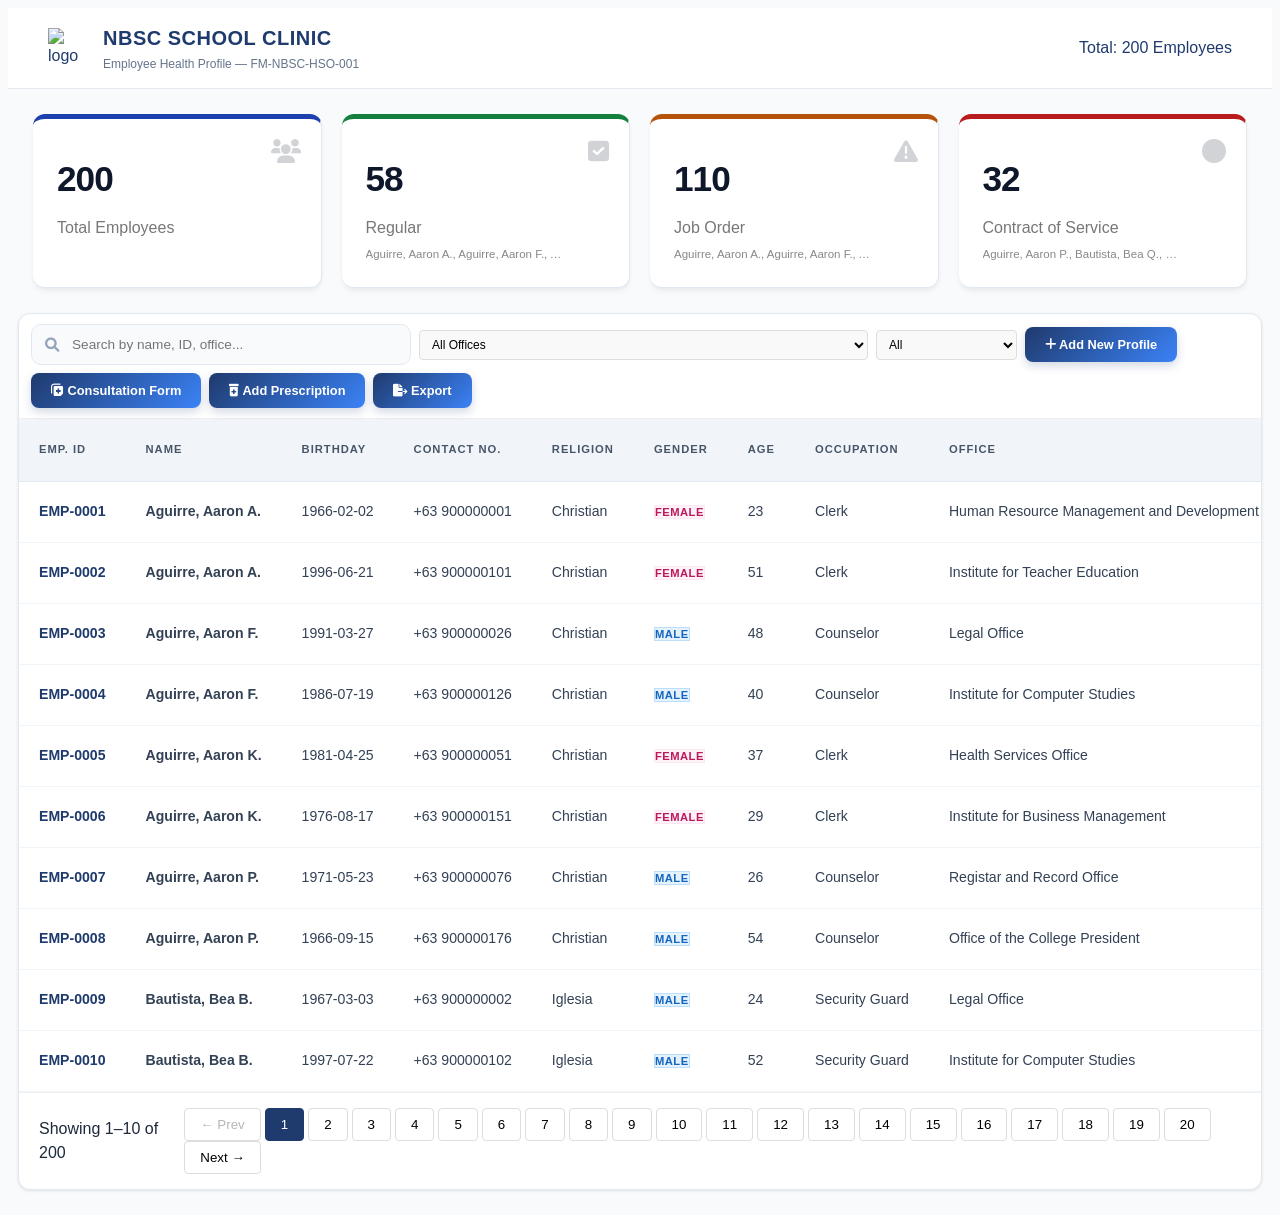
==== commit 8c65055a: "added some changes" ====
--- a/index.html
+++ b/index.html
@@ -63,72 +63,76 @@
                     <i class="fas fa-search"></i>
                     <input type="text" id="searchInput" placeholder="Search by name, ID, office...">
                 </div>
-                <select id="officeFilter">
-                    <option value="All">All Offices</option>
-                    <option value="Office of the College President">Office of the College President</option>
-                    <option value="Human Resource Management and Development Office">Human Resource Management and
-                        Development Office</option>
-                    <option value="Legal Office">Legal Office</option>
-                    <option value="Project Management and Monitoring Office">Project Management and Monitoring Office
-                    </option>
-                    <option value="Planning Development Office">Planning Development Office</option>
-                    <option value="Office of the Vice President for Administration and Finance">Office of the Vice
-                        President for Administration and Finance</option>
-                    <option value="Office of the Vice President for Academic Affairs">Office of the Vice President for
-                        Academic Affairs</option>
-                    <option value="Learning Resource Center">Learning Resource Center</option>
-                    <option value="Health Services Office">Health Services Office</option>
-                    <option value="Registar and Record Office">Registar and Record Office</option>
-                    <option value="Student Affairs, Services, and Development Division">Student Affairs, Services, and
-                        Development Division</option>
-                    <option value="Quality Assurance Office">Quality Assurance Office</option>
-                    <option value="Student Discipline Office">Student Discipline Office</option>
-                    <option value="Guidance and Counseling Office">Guidance and Counseling Office</option>
-                    <option value="Income Generation Program Office">Income Generation Program Office</option>
-                    <option value="Research Development and Innovation Division">Research Development and Innovation
-                        Division</option>
-                    <option value="Community Extension Services Division">Community Extension Services Division</option>
-                    <option value="International Affairs and External Linkages Office">International Affairs and
-                        External Linkages Office</option>
-                    <option value="Appraisal, Testing, and Admission Office">Appraisal, Testing, and Admission Office
-                    </option>
-                    <option value="Student Accounts, Scholarship Aides, and Financial Assitance Office">Student
-                        Accounts, Scholarship Aides, and Financial Assitance Office</option>
-                    <option value="Culture and Arts Development Office">Culture and Arts Development Office</option>
-                    <option value="Pathfit/Sports Development Office">Pathfit/Sports Development Office</option>
-                    <option value="National Service training Program Office/ Campus Safety Management Office">National
-                        Service training Program Office/ Campus Safety Management Office</option>
-                    <option value="Public affairs and Information Office">Public affairs and Information Office</option>
-                    <option value="Office of the College and Board Secretary">Office of the College and Board Secretary
-                    </option>
-                    <option value="Curriculum And Instruction Division/Kalampusan Office">Curriculum And Instruction
-                        Division/Kalampusan Office</option>
-                    <option value="Research Ethics Office">Research Ethics Office</option>
-                    <option value="Internal Audit Office">Internal Audit Office</option>
-                    <option value="Information and Communication Technology Management Office">Information and
-                        Communication Technology Management Office</option>
-                    <option value="Gender and Development Office">Gender and Development Office</option>
-                    <option value="Records and Archival Office">Records and Archival Office</option>
-                    <option value="Supply and Property Management Office">Supply and Property Management Office</option>
-                    <option value="Commision and Audit Office">Commision and Audit Office</option>
-                    <option value="Accounting Office">Accounting Office</option>
-                    <option value="Budget Office">Budget Office</option>
-                    <option value="Cashiering Office">Cashiering Office</option>
-                    <option value="Events Management Office">Events Management Office</option>
-                    <option value="Procurement Management Office">Procurement Management Office</option>
-                    <option value="General Services Office">General Services Office</option>
-                    <option value="Institute for Teacher Education">Institute for Teacher Education</option>
-                    <option value="Department of General Education Curricula">Department of General Education Curricula
-                    </option>
-                    <option value="Institute for Computer Studies">Institute for Computer Studies</option>
-                    <option value="Institute for Business Management">Institute for Business Management</option>
-                </select>
-                <select id="categoryFilter">
-                    <option value="All">All</option>
-                    <option value="Regular">Regular</option>
-                    <option value="Job Order">Job Order</option>
-                    <option value="Contract of Service">Contract of Service</option>
-                </select>
+                <div class="filter-search">
+                    <select id="officeFilter">
+                        <option value="All">All Offices</option>
+                        <option value="Office of the College President">Office of the College President</option>
+                        <option value="Human Resource Management and Development Office">Human Resource Management and
+                            Development Office</option>
+                        <option value="Legal Office">Legal Office</option>
+                        <option value="Project Management and Monitoring Office">Project Management and Monitoring Office
+                        </option>
+                        <option value="Planning Development Office">Planning Development Office</option>
+                        <option value="Office of the Vice President for Administration and Finance">Office of the Vice
+                            President for Administration and Finance</option>
+                        <option value="Office of the Vice President for Academic Affairs">Office of the Vice President for
+                            Academic Affairs</option>
+                        <option value="Learning Resource Center">Learning Resource Center</option>
+                        <option value="Health Services Office">Health Services Office</option>
+                        <option value="Registar and Record Office">Registar and Record Office</option>
+                        <option value="Student Affairs, Services, and Development Division">Student Affairs, Services, and
+                            Development Division</option>
+                        <option value="Quality Assurance Office">Quality Assurance Office</option>
+                        <option value="Student Discipline Office">Student Discipline Office</option>
+                        <option value="Guidance and Counseling Office">Guidance and Counseling Office</option>
+                        <option value="Income Generation Program Office">Income Generation Program Office</option>
+                        <option value="Research Development and Innovation Division">Research Development and Innovation
+                            Division</option>
+                        <option value="Community Extension Services Division">Community Extension Services Division</option>
+                        <option value="International Affairs and External Linkages Office">International Affairs and
+                            External Linkages Office</option>
+                        <option value="Appraisal, Testing, and Admission Office">Appraisal, Testing, and Admission Office
+                        </option>
+                        <option value="Student Accounts, Scholarship Aides, and Financial Assitance Office">Student
+                            Accounts, Scholarship Aides, and Financial Assitance Office</option>
+                        <option value="Culture and Arts Development Office">Culture and Arts Development Office</option>
+                        <option value="Pathfit/Sports Development Office">Pathfit/Sports Development Office</option>
+                        <option value="National Service training Program Office/ Campus Safety Management Office">National
+                            Service training Program Office/ Campus Safety Management Office</option>
+                        <option value="Public affairs and Information Office">Public affairs and Information Office</option>
+                        <option value="Office of the College and Board Secretary">Office of the College and Board Secretary
+                        </option>
+                        <option value="Curriculum And Instruction Division/Kalampusan Office">Curriculum And Instruction
+                            Division/Kalampusan Office</option>
+                        <option value="Research Ethics Office">Research Ethics Office</option>
+                        <option value="Internal Audit Office">Internal Audit Office</option>
+                        <option value="Information and Communication Technology Management Office">Information and
+                            Communication Technology Management Office</option>
+                        <option value="Gender and Development Office">Gender and Development Office</option>
+                        <option value="Records and Archival Office">Records and Archival Office</option>
+                        <option value="Supply and Property Management Office">Supply and Property Management Office</option>
+                        <option value="Commision and Audit Office">Commision and Audit Office</option>
+                        <option value="Accounting Office">Accounting Office</option>
+                        <option value="Budget Office">Budget Office</option>
+                        <option value="Cashiering Office">Cashiering Office</option>
+                        <option value="Events Management Office">Events Management Office</option>
+                        <option value="Procurement Management Office">Procurement Management Office</option>
+                        <option value="General Services Office">General Services Office</option>
+                        <option value="Institute for Teacher Education">Institute for Teacher Education</option>
+                        <option value="Department of General Education Curricula">Department of General Education Curricula
+                        </option>
+                        <option value="Institute for Computer Studies">Institute for Computer Studies</option>
+                        <option value="Institute for Business Management">Institute for Business Management</option>
+                    </select>
+                </div>
+                <div class="filter-search">
+                    <select id="categoryFilter">
+                        <option value="All">All</option>
+                        <option value="Regular">Regular</option>
+                        <option value="Job Order">Job Order</option>
+                        <option value="Contract of Service">Contract of Service</option>
+                    </select>
+                </div>
                 <button id="addNewBtn" class="add-btn"><i class="fas fa-plus"></i> Add New Profile</button>
                 <button id="openConsultBtn" class="add-btn"><i class="fas fa-notes-medical"></i> Consultation
                     Form</button>
--- a/style.css
+++ b/style.css
@@ -260,6 +260,13 @@
     background: #f9f9f9;
     font-size: 0.75rem;
     min-width: 70px;
+}
+
+/* Filter Search Container */
+.filter-search {
+    position: relative;
+    display: flex;
+    align-items: center;
 }
 
 /* I-replace ang .add-btn block nimo ani */
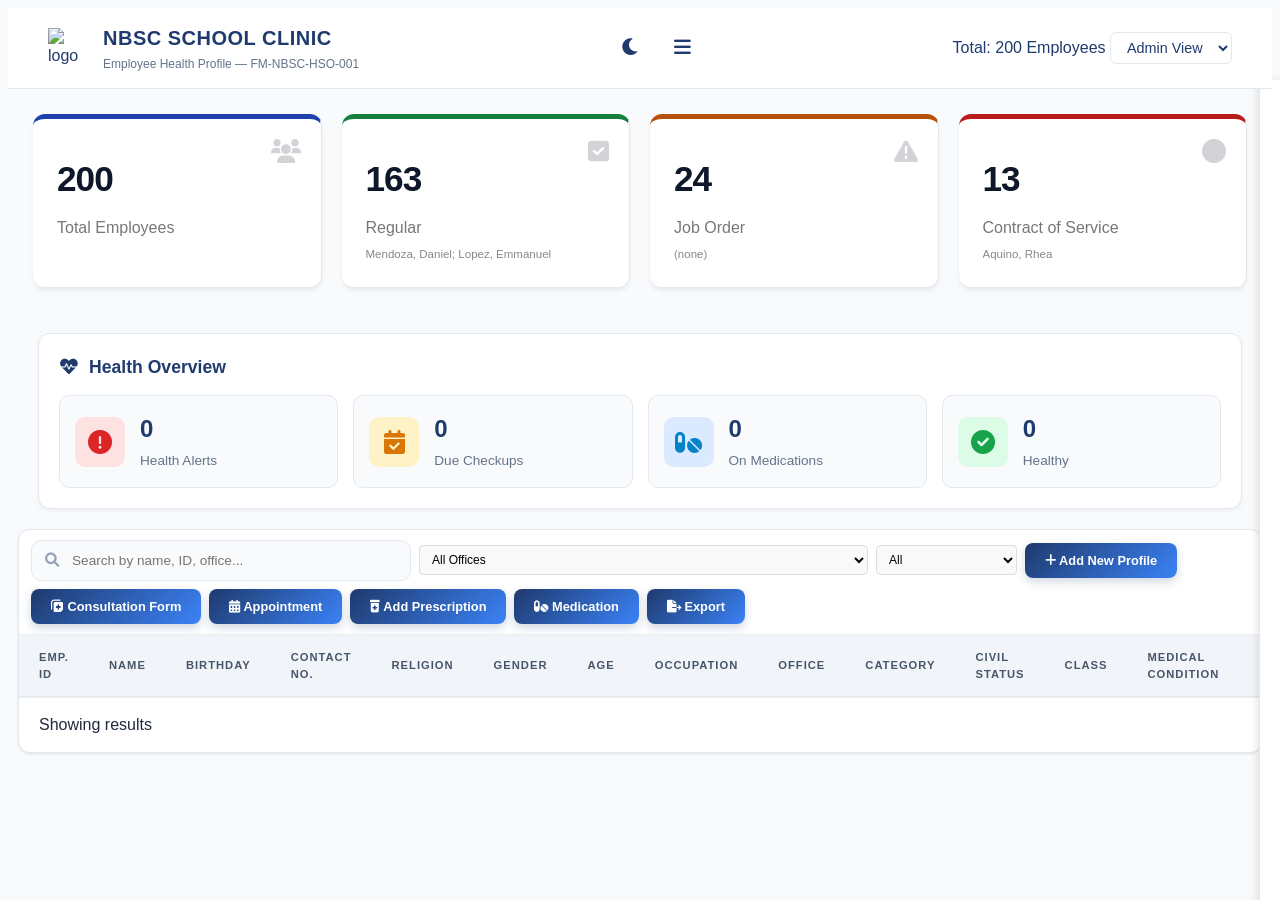
==== commit ae315332: "added changes" ====
--- a/index.html
+++ b/index.html
@@ -6,11 +6,14 @@
     <meta name="viewport" content="width=device-width, initial-scale=1.0">
     <title>NBSC Clinic System</title>
     <link rel="stylesheet" href="style.css">
+    <link rel="stylesheet" href="theme-enhancements.css">
     <link rel="stylesheet" href="https://cdnjs.cloudflare.com/ajax/libs/font-awesome/6.0.0/css/all.min.css">
 
     <script src="https://cdnjs.cloudflare.com/ajax/libs/xlsx/0.18.5/xlsx.full.min.js"></script>
     <script src="https://cdnjs.cloudflare.com/ajax/libs/jspdf/2.5.1/jspdf.umd.min.js"></script>
     <script src="https://cdnjs.cloudflare.com/ajax/libs/html2canvas/1.4.1/html2canvas.min.js"></script>
+    <script src="https://cdn.jsdelivr.net/npm/idb@7/build/umd.js"></script>
+    <script src="https://cdn.jsdelivr.net/npm/chart.js"></script>
 </head>
 
 <body>
@@ -25,8 +28,17 @@
                 <small>Employee Health Profile — FM-NBSC-HSO-001</small>
             </div>
         </div>
+        <nav class="header-nav">
+            <button id="toggleDarkMode" class="nav-btn" title="Toggle dark mode (D)"><i class="fas fa-moon"></i></button>
+            <button id="toggleNav" class="nav-btn" title="Toggle menu"><i class="fas fa-bars"></i></button>
+        </nav>
         <div class="header-right">
             <span id="stats-summary">Total: <span id="total-count">200</span> Employees</span>
+            <select id="roleSelect" class="role-selector">
+                <option value="admin">Admin View</option>
+                <option value="doctor">Doctor</option>
+                <option value="nurse">Nurse</option>
+            </select>
         </div>
     </header>
 
@@ -55,6 +67,55 @@
             <small class="class-names" id="names-contract">Aquino, Rhea</small>
         </div>
     </div>
+
+    <!-- Health Overview Section -->
+    <div class="health-overview-section" id="healthOverviewSection">
+        <h3><i class="fas fa-heartbeat"></i> Health Overview</h3>
+        <div class="health-overview-grid">
+            <div class="health-stat-card">
+                <div class="stat-icon" style="background: #fee2e2;"><i class="fas fa-exclamation-circle" style="color: #dc2626;"></i></div>
+                <div class="stat-info">
+                    <h4 id="alertCount">0</h4>
+                    <p>Health Alerts</p>
+                </div>
+            </div>
+            <div class="health-stat-card">
+                <div class="stat-icon" style="background: #fef3c7;"><i class="fas fa-calendar-check" style="color: #d97706;"></i></div>
+                <div class="stat-info">
+                    <h4 id="appointmentCount">0</h4>
+                    <p>Due Checkups</p>
+                </div>
+            </div>
+            <div class="health-stat-card">
+                <div class="stat-icon" style="background: #dbeafe;"><i class="fas fa-pills" style="color: #0284c7;"></i></div>
+                <div class="stat-info">
+                    <h4 id="medicationCount">0</h4>
+                    <p>On Medications</p>
+                </div>
+            </div>
+            <div class="health-stat-card">
+                <div class="stat-icon" style="background: #dcfce7;"><i class="fas fa-check-circle" style="color: #16a34a;"></i></div>
+                <div class="stat-info">
+                    <h4 id="healthyCount">0</h4>
+                    <p>Healthy</p>
+                </div>
+            </div>
+        </div>
+    </div>
+
+    <!-- Quick Access Sidebar -->
+    <aside class="quick-access-sidebar" id="quickAccessSidebar">
+        <h3><i class="fas fa-bolt"></i> Quick Actions</h3>
+        <button class="quick-action-btn" id="quickAddBtn"><i class="fas fa-user-plus"></i> New Profile</button>
+        <button class="quick-action-btn" id="quickConsultBtn"><i class="fas fa-file-medical"></i> Consultation</button>
+        <button class="quick-action-btn" id="quickAppointmentBtn"><i class="fas fa-calendar-alt"></i> Appointment</button>
+        <button class="quick-action-btn" id="quickPrescriptionBtn"><i class="fas fa-prescription"></i> Prescription</button>
+        <button class="quick-action-btn" id="quickMedicationBtn"><i class="fas fa-pills"></i> Medication</button>
+        <button class="quick-action-btn" id="quickReportBtn"><i class="fas fa-chart-bar"></i> Report</button>
+        <hr>
+        <h4>Recent Records</h4>
+        <div id="recentEmployeesList" class="recent-list"></div>
+    </aside>
 
     <div class="dual-container">
         <div class="table-container">
@@ -136,8 +197,10 @@
                 <button id="addNewBtn" class="add-btn"><i class="fas fa-plus"></i> Add New Profile</button>
                 <button id="openConsultBtn" class="add-btn"><i class="fas fa-notes-medical"></i> Consultation
                     Form</button>
+                <button id="openAppointmentBtn" class="add-btn"><i class="fas fa-calendar-alt"></i> Appointment</button>
                 <button id="openRxBtn" class="add-btn"><i class="fas fa-prescription-bottle-alt"></i> Add
                     Prescription</button>
+                <button id="openMedBtn" class="add-btn"><i class="fas fa-pills"></i> Medication</button>
 
                 <button id="exportBtn" class="add-btn">
                     <i class="fas fa-file-export"></i> Export
@@ -1608,6 +1671,110 @@
         </div>
     </div>
 
+    <div id="appointmentModal" class="modal">
+        <div class="modal-content wide-modal">
+            <div class="modal-header">
+                <h3>Schedule Appointment</h3>
+                <span class="close" id="closeAppointmentModal">&times;</span>
+            </div>
+            <div class="form-container">
+                <form id="appointmentForm">
+                    <div class="consult-grid">
+                        <div class="input-group">
+                            <label>Employee</label>
+                            <div class="select-search-group">
+                                <input type="search" id="appointmentEmployeeSearch" placeholder="Search employee..."
+                                    list="appointmentEmployeeList" autocomplete="off">
+                                <datalist id="appointmentEmployeeList"></datalist>
+                                <input type="hidden" id="appointmentEmployeeId">
+                            </div>
+                        </div>
+                        <div class="input-group">
+                            <label>Date</label>
+                            <input type="date" id="appointmentDate" required>
+                        </div>
+                        <div class="input-group">
+                            <label>Time</label>
+                            <input type="time" id="appointmentTime" required>
+                        </div>
+                        <div class="input-group">
+                            <label>Department</label>
+                            <input type="text" id="appointmentDepartment" placeholder="Health Services" required>
+                        </div>
+                        <div class="input-group full-width">
+                            <label>Reason / Notes</label>
+                            <textarea id="appointmentNotes" rows="3" placeholder="Reason for appointment"></textarea>
+                        </div>
+                    </div>
+                    <div class="modal-footer">
+                        <button type="button" class="cancel-btn" onclick="closeAppointmentModal()">Close</button>
+                        <button type="submit" class="save-btn">Save Appointment</button>
+                    </div>
+                </form>
+                <div class="modal-section" style="margin-top:20px;">
+                    <h4>Upcoming Appointments</h4>
+                    <div id="appointmentList" class="appointment-list"></div>
+                </div>
+            </div>
+        </div>
+    </div>
+
+    <div id="medModal" class="modal">
+        <div class="modal-content wide-modal">
+            <div class="modal-header">
+                <h3>Medication Tracker</h3>
+                <span class="close" id="closeMedModal">&times;</span>
+            </div>
+            <div class="form-container">
+                <form id="medicationForm">
+                    <div class="consult-grid">
+                        <div class="input-group">
+                            <label>Employee</label>
+                            <div class="select-search-group">
+                                <input type="search" id="medEmployeeSearch" placeholder="Search employee..."
+                                    list="medEmployeeList" autocomplete="off">
+                                <datalist id="medEmployeeList"></datalist>
+                                <input type="hidden" id="medEmployeeId">
+                            </div>
+                        </div>
+                        <div class="input-group">
+                            <label>Medicine</label>
+                            <input type="text" id="medName" placeholder="Medicine name" required>
+                        </div>
+                        <div class="input-group">
+                            <label>Dosage</label>
+                            <input type="text" id="medDosage" placeholder="e.g. 500mg, 1 tablet" required>
+                        </div>
+                        <div class="input-group">
+                            <label>Frequency</label>
+                            <input type="text" id="medFrequency" placeholder="e.g. once daily" required>
+                        </div>
+                        <div class="input-group">
+                            <label>Start Date</label>
+                            <input type="date" id="medStartDate" required>
+                        </div>
+                        <div class="input-group">
+                            <label>End Date</label>
+                            <input type="date" id="medEndDate">
+                        </div>
+                        <div class="input-group full-width">
+                            <label>Notes</label>
+                            <textarea id="medNote" rows="3" placeholder="Medication instructions or observations"></textarea>
+                        </div>
+                    </div>
+                    <div class="modal-footer">
+                        <button type="button" class="cancel-btn" onclick="closeMedModal()">Close</button>
+                        <button type="submit" class="save-btn">Save Medication</button>
+                    </div>
+                </form>
+                <div class="modal-section" style="margin-top:20px;">
+                    <h4>Medication Records</h4>
+                    <div id="medicationList" class="appointment-list"></div>
+                </div>
+            </div>
+        </div>
+    </div>
+
     <div id="consultDetailModal" class="modal">
         <div class="modal-content wide-modal">
             <div class="modal-header">
@@ -1622,8 +1789,6 @@
     </div>
 
     <div id="rxPrintArea" class="prescription-print-area" style="display:none;"></div>
-
-
 
     <div id="exportModal" class="modal">
         <div class="modal-content" style="max-width:520px;">
@@ -1667,6 +1832,7 @@
         </div>
     </div>
 
+    <script src="features.js"></script>
     <script src="script.js"></script>
 </body>
 
--- a/theme-enhancements.css
+++ b/theme-enhancements.css
@@ -0,0 +1,683 @@
+/* ===== DARK MODE SUPPORT ===== */
+:root {
+    --primary: #1f3a6d;
+    --bg: #f4f7fa;
+    --white: #ffffff;
+    --text-gray: #777;
+    --text-primary: #1e293b;
+    --border-light: #e2e8f0;
+}
+
+body.dark-mode {
+    --bg: #0f172a;
+    --white: #1e293b;
+    --text-primary: #f1f5f9;
+    --border-light: #334155;
+    background-color: #0f172a !important;
+    color: #f1f5f9 !important;
+}
+
+body.dark-mode .header {
+    background-color: #1e293b !important;
+    color: #f1f5f9 !important;
+    border-bottom-color: #334155 !important;
+}
+
+body.dark-mode .card,
+body.dark-mode .health-stat-card,
+body.dark-mode table,
+body.dark-mode .modal-content,
+body.dark-mode .form-container,
+body.dark-mode input[type="text"],
+body.dark-mode input[type="email"],
+body.dark-mode input[type="number"],
+body.dark-mode input[type="date"],
+body.dark-mode input[type="time"],
+body.dark-mode select,
+body.dark-mode textarea {
+    background-color: #1e293b !important;
+    color: #f1f5f9 !important;
+    border-color: #334155 !important;
+}
+
+body.dark-mode .health-overview-section,
+body.dark-mode .quick-access-sidebar {
+    background-color: #1e293b !important;
+    border-color: #334155 !important;
+    color: #f1f5f9 !important;
+}
+
+/* ===== HEADER ENHANCEMENTS ===== */
+.header {
+    display: flex;
+    justify-content: space-between;
+    align-items: center;
+    gap: 20px;
+}
+
+.header-nav {
+    display: flex;
+    gap: 10px;
+}
+
+.nav-btn {
+    background: none;
+    border: none;
+    font-size: 1.2rem;
+    cursor: pointer;
+    color: inherit;
+    padding: 8px 12px;
+    border-radius: 6px;
+    transition: all 0.3s;
+}
+
+.nav-btn:hover {
+    background-color: #f1f5f9;
+    color: #1f3a6d;
+}
+
+body.dark-mode .nav-btn:hover {
+    background-color: #334155;
+    color: #60a5fa;
+}
+
+.role-selector {
+    padding: 6px 12px;
+    border: 1px solid #e2e8f0;
+    border-radius: 6px;
+    background-color: #ffffff;
+    color: #1f3a6d;
+    font-size: 0.9rem;
+    cursor: pointer;
+}
+
+body.dark-mode .role-selector {
+    background-color: #0f172a;
+    border-color: #334155;
+    color: #f1f5f9;
+}
+
+/* ===== HEALTH OVERVIEW SECTION ===== */
+.health-overview-section {
+    margin: 20px 30px;
+    padding: 20px;
+    background: #ffffff;
+    border: 1px solid #e2e8f0;
+    border-radius: 12px;
+    box-shadow: 0 2px 4px rgba(0, 0, 0, 0.05);
+}
+
+.health-overview-section h3 {
+    margin: 0 0 15px 0;
+    font-size: 1.1rem;
+    color: #1f3a6d;
+    display: flex;
+    align-items: center;
+    gap: 10px;
+}
+
+.health-overview-grid {
+    display: grid;
+    grid-template-columns: repeat(auto-fit, minmax(200px, 1fr));
+    gap: 15px;
+}
+
+.health-stat-card {
+    display: flex;
+    align-items: center;
+    gap: 15px;
+    padding: 15px;
+    background: #f8fafc;
+    border: 1px solid #e2e8f0;
+    border-radius: 10px;
+    transition: all 0.3s;
+}
+
+.health-stat-card:hover {
+    transform: translateY(-2px);
+    box-shadow: 0 4px 12px rgba(0, 0, 0, 0.08);
+}
+
+.stat-icon {
+    width: 50px;
+    height: 50px;
+    border-radius: 10px;
+    display: flex;
+    align-items: center;
+    justify-content: center;
+    font-size: 1.5rem;
+}
+
+.stat-info h4 {
+    margin: 0;
+    font-size: 1.5rem;
+    color: #1f3a6d;
+}
+
+.stat-info p {
+    margin: 4px 0 0 0;
+    font-size: 0.85rem;
+    color: #64748b;
+}
+
+/* ===== QUICK ACCESS SIDEBAR ===== */
+.quick-access-sidebar {
+    position: fixed;
+    right: -350px;
+    top: 80px;
+    width: 330px;
+    height: calc(100vh - 80px);
+    background: #ffffff;
+    border-left: 1px solid #e2e8f0;
+    padding: 20px;
+    overflow-y: auto;
+    z-index: 999;
+    transition: right 0.3s ease;
+    box-shadow: -2px 0 8px rgba(0, 0, 0, 0.1);
+}
+
+.quick-access-sidebar.open {
+    right: 0;
+}
+
+.quick-access-sidebar h3 {
+    margin: 0 0 15px 0;
+    font-size: 1.1rem;
+    color: #1f3a6d;
+}
+
+.quick-access-sidebar h4 {
+    margin: 15px 0 10px 0;
+    font-size: 0.95rem;
+    color: #64748b;
+}
+
+.quick-access-sidebar hr {
+    border: none;
+    border-top: 1px solid #e2e8f0;
+    margin: 15px 0;
+}
+
+.quick-action-btn {
+    width: 100%;
+    padding: 12px 15px;
+    margin-bottom: 10px;
+    background: #f1f5f9;
+    border: 1px solid #e2e8f0;
+    border-radius: 8px;
+    color: #1f3a6d;
+    font-weight: 500;
+    cursor: pointer;
+    transition: all 0.3s;
+    display: flex;
+    align-items: center;
+    gap: 10px;
+}
+
+.quick-action-btn:hover {
+    background: #1f3a6d;
+    color: #ffffff;
+}
+
+.appointment-item,
+.timeline-entry {
+    background: #f8fafc;
+    border: 1px solid #e2e8f0;
+    border-radius: 10px;
+    padding: 14px;
+    margin-bottom: 12px;
+}
+
+.timeline-list {
+    display: grid;
+    gap: 12px;
+}
+
+.timeline-entry-header {
+    display: flex;
+    justify-content: space-between;
+    gap: 12px;
+    margin-bottom: 8px;
+    font-weight: 700;
+    color: #1f3a6d;
+}
+
+.timeline-entry-body {
+    font-size: 0.95rem;
+    color: #334155;
+    line-height: 1.5;
+}
+
+.modal-section {
+    margin-top: 20px;
+}
+
+.keyboard-shortcuts-modal {
+    position: fixed;
+    top: 50%;
+    left: 50%;
+    transform: translate(-50%, -50%);
+    z-index: 10000;
+    width: min(520px, 95vw);
+    background: #ffffff;
+    border: 1px solid #e2e8f0;
+    border-radius: 14px;
+    padding: 20px;
+    box-shadow: 0 20px 60px rgba(15, 23, 42, 0.2);
+}
+
+.keyboard-shortcut-item {
+    display: flex;
+    justify-content: space-between;
+    padding: 10px 0;
+    border-bottom: 1px solid #e2e8f0;
+}
+
+.keyboard-shortcut-item:last-child {
+    border-bottom: none;
+}
+
+.keyboard-key {
+    background: #f1f5f9;
+    border: 1px solid #e2e8f0;
+    color: #1f3a6d;
+    border-radius: 8px;
+    padding: 4px 10px;
+    font-weight: 700;
+}
+
+body.dark-mode .keyboard-shortcuts-modal {
+    background: #1e293b;
+    border-color: #334155;
+}
+
+body.dark-mode .keyboard-key {
+    background: #334155;
+    color: #e2e8f0;
+}
+
+.recent-list {
+    max-height: 300px;
+    overflow-y: auto;
+}
+
+.recent-item {
+    padding: 10px;
+    margin-bottom: 8px;
+    background: #f8fafc;
+    border-radius: 6px;
+    font-size: 0.9rem;
+    cursor: pointer;
+    transition: all 0.3s;
+}
+
+.recent-item:hover {
+    background: #1f3a6d;
+    color: #ffffff;
+}
+
+/* ===== RESPONSIVE DESIGN ===== */
+@media (max-width: 1200px) {
+    .health-overview-grid {
+        grid-template-columns: repeat(2, 1fr);
+    }
+}
+
+@media (max-width: 768px) {
+    .header {
+        flex-wrap: wrap;
+        padding: 10px 15px;
+        gap: 10px;
+    }
+
+    .header h2 {
+        font-size: 1rem;
+    }
+
+    .header-right {
+        width: 100%;
+        display: flex;
+        justify-content: space-between;
+        font-size: 0.9rem;
+    }
+
+    .cards {
+        flex-wrap: wrap;
+        padding: 15px;
+        gap: 15px;
+    }
+
+    .card {
+        flex: 1;
+        min-width: 150px;
+        padding: 15px;
+    }
+
+    .card h1 {
+        font-size: 1.8rem;
+    }
+
+    .health-overview-section {
+        margin: 15px 15px;
+        padding: 15px;
+    }
+
+    .health-overview-grid {
+        grid-template-columns: 1fr 1fr;
+        gap: 10px;
+    }
+
+    .health-stat-card {
+        padding: 10px;
+    }
+
+    .stat-icon {
+        width: 40px;
+        height: 40px;
+        font-size: 1.2rem;
+    }
+
+    .stat-info h4 {
+        font-size: 1.2rem;
+    }
+
+    .stat-info p {
+        font-size: 0.75rem;
+    }
+
+    .dual-container {
+        margin: 10px 15px;
+        gap: 15px;
+    }
+
+    .toolbar {
+        flex-wrap: wrap;
+        gap: 10px;
+        padding: 10px;
+    }
+
+    .search-box input {
+        width: 100%;
+    }
+
+    .filter-search {
+        flex: 1;
+        min-width: 150px;
+    }
+
+    .add-btn {
+        padding: 8px 12px;
+        font-size: 0.85rem;
+    }
+
+    table {
+        font-size: 0.85rem;
+    }
+
+    .quick-access-sidebar {
+        width: 280px;
+        right: -280px;
+    }
+}
+
+@media (max-width: 480px) {
+    .header {
+        padding: 8px 10px;
+    }
+
+    .header h2 {
+        display: none;
+    }
+
+    .cards {
+        gap: 10px;
+        padding: 10px;
+    }
+
+    .card {
+        padding: 10px;
+    }
+
+    .card h1 {
+        font-size: 1.5rem;
+    }
+
+    .card p {
+        font-size: 0.75rem;
+    }
+
+    .health-overview-grid {
+        grid-template-columns: 1fr;
+        gap: 8px;
+    }
+
+    .health-stat-card {
+        padding: 8px;
+        gap: 10px;
+    }
+
+    .toolbar {
+        flex-direction: column;
+    }
+
+    .search-box,
+    .filter-search,
+    .add-btn {
+        width: 100%;
+    }
+
+    table thead {
+        display: none;
+    }
+
+    table tr {
+        display: block;
+        margin-bottom: 15px;
+        border: 1px solid #e2e8f0;
+        border-radius: 8px;
+        overflow: hidden;
+    }
+
+    table td {
+        display: block;
+        padding: 8px;
+        text-align: right;
+        position: relative;
+        padding-left: 50%;
+    }
+
+    table td:before {
+        content: attr(data-label);
+        position: absolute;
+        left: 0;
+        width: 50%;
+        padding: 8px;
+        font-weight: bold;
+        text-align: left;
+        background: #f8fafc;
+    }
+}
+
+/* ===== VISUAL HEALTH INDICATORS ===== */
+.health-indicator {
+    display: inline-block;
+    width: 12px;
+    height: 12px;
+    border-radius: 50%;
+    margin-right: 5px;
+}
+
+.health-indicator.healthy {
+    background-color: #16a34a;
+}
+
+.health-indicator.warning {
+    background-color: #d97706;
+}
+
+.health-indicator.alert {
+    background-color: #dc2626;
+}
+
+.health-badge {
+    display: inline-block;
+    padding: 4px 8px;
+    border-radius: 4px;
+    font-size: 0.75rem;
+    font-weight: 600;
+    margin: 2px;
+}
+
+.health-badge.bmi-underweight {
+    background: #dbeafe;
+    color: #0284c7;
+}
+
+.health-badge.bmi-normal {
+    background: #dcfce7;
+    color: #16a34a;
+}
+
+.health-badge.bmi-overweight {
+    background: #fef3c7;
+    color: #d97706;
+}
+
+.health-badge.bmi-obese {
+    background: #fee2e2;
+    color: #dc2626;
+}
+
+.allergy-banner {
+    background: #fee2e2;
+    border-left: 4px solid #dc2626;
+    padding: 12px 15px;
+    margin-bottom: 15px;
+    border-radius: 4px;
+    color: #991b1b;
+    font-weight: 500;
+}
+
+body.dark-mode .allergy-banner {
+    background: #7f1d1d;
+    border-left-color: #fca5a5;
+    color: #fca5a5;
+}
+
+/* ===== LOADING STATES ===== */
+.loading {
+    opacity: 0.6;
+    pointer-events: none;
+}
+
+.spinner {
+    display: inline-block;
+    width: 16px;
+    height: 16px;
+    border: 2px solid #f3f4f6;
+    border-top: 2px solid #1f3a6d;
+    border-radius: 50%;
+    animation: spin 1s linear infinite;
+}
+
+@keyframes spin {
+    0% { transform: rotate(0deg); }
+    100% { transform: rotate(360deg); }
+}
+
+.save-indicator {
+    font-size: 0.85rem;
+    color: #16a34a;
+    display: flex;
+    align-items: center;
+    gap: 5px;
+}
+
+.save-indicator.saving {
+    color: #d97706;
+}
+
+.save-indicator.error {
+    color: #dc2626;
+}
+
+/* ===== KEYBOARD SHORTCUTS HELP ===== */
+.keyboard-help {
+    position: fixed;
+    bottom: 20px;
+    right: 20px;
+    background: #1f3a6d;
+    color: #ffffff;
+    padding: 12px 16px;
+    border-radius: 8px;
+    font-size: 0.85rem;
+    cursor: pointer;
+    z-index: 900;
+}
+
+.keyboard-shortcuts-modal {
+    display: none;
+    position: fixed;
+    top: 50%;
+    left: 50%;
+    transform: translate(-50%, -50%);
+    background: #ffffff;
+    padding: 30px;
+    border-radius: 12px;
+    box-shadow: 0 20px 60px rgba(0, 0, 0, 0.3);
+    max-width: 500px;
+    z-index: 1500;
+    max-height: 80vh;
+    overflow-y: auto;
+}
+
+.keyboard-shortcuts-modal.open {
+    display: block;
+}
+
+.keyboard-shortcut-item {
+    display: flex;
+    justify-content: space-between;
+    padding: 8px 0;
+    border-bottom: 1px solid #e2e8f0;
+}
+
+.keyboard-key {
+    background: #f1f5f9;
+    padding: 4px 8px;
+    border-radius: 4px;
+    font-family: monospace;
+    font-weight: bold;
+    color: #1f3a6d;
+}
+
+/* ===== PRINT STYLES ===== */
+@media print {
+    .header,
+    .toolbar,
+    .add-btn,
+    .quick-access-sidebar,
+    .keyboard-help,
+    #toggleDarkMode,
+    #toggleNav {
+        display: none;
+    }
+
+    .cards {
+        page-break-after: avoid;
+    }
+
+    table {
+        width: 100%;
+        border-collapse: collapse;
+    }
+
+    table tr {
+        page-break-inside: avoid;
+    }
+
+    body {
+        background: white;
+        color: black;
+    }
+}
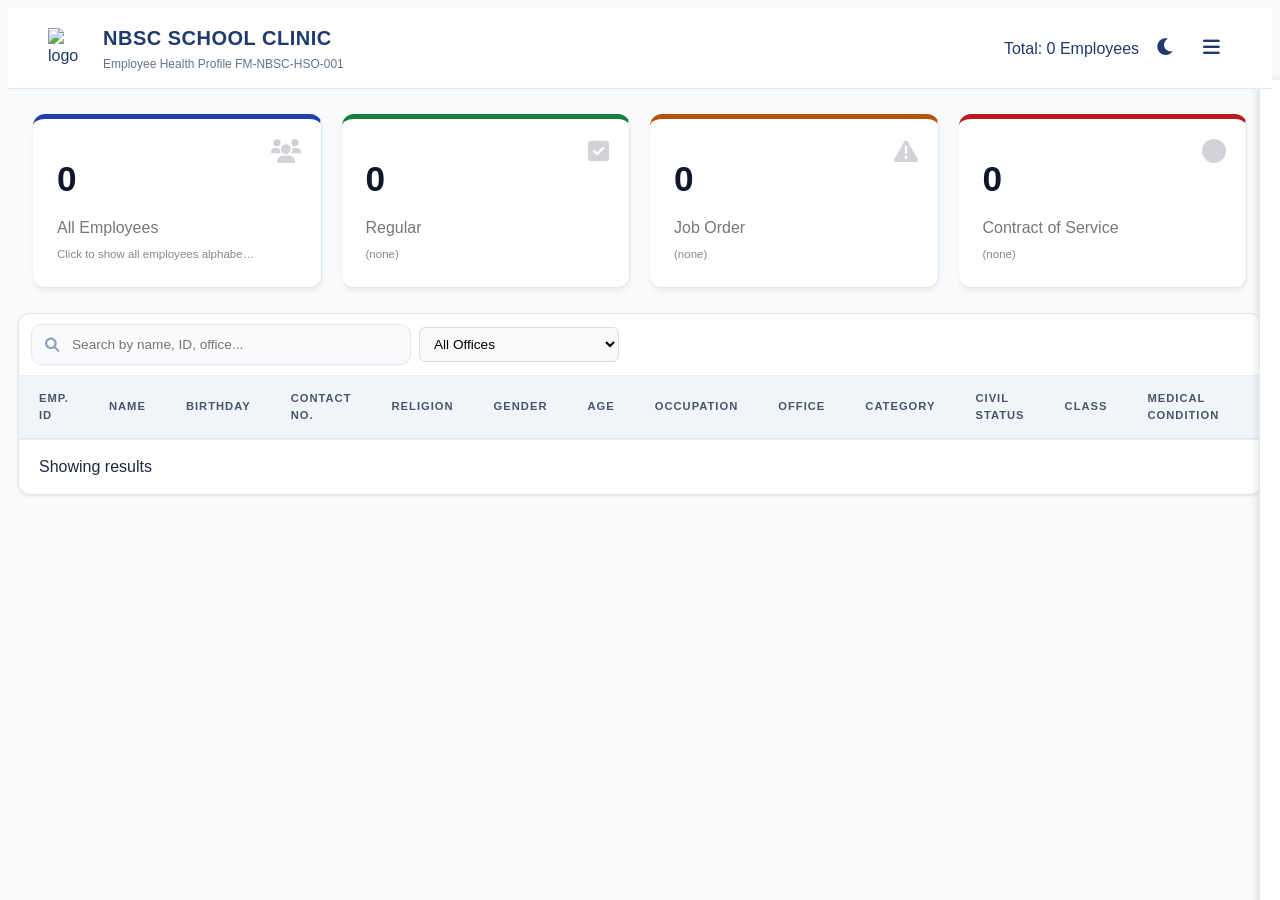
==== commit 725ced59: "added some changes" ====
--- a/index.html
+++ b/index.html
@@ -1,4 +1,4 @@
-<!DOCTYPE html>
+﻿<!DOCTYPE html>
 <html lang="en">
 
 <head>
@@ -25,81 +25,44 @@
             <img src="https://cdn-icons-png.flaticon.com/512/2966/2966327.png" alt="logo" width="40">
             <div>
                 <h2>NBSC School Clinic</h2>
-                <small>Employee Health Profile — FM-NBSC-HSO-001</small>
+                <small>Employee Health Profile  FM-NBSC-HSO-001</small>
             </div>
         </div>
-        <nav class="header-nav">
+        <div class="header-right">
+            <span id="stats-summary">Total: <span id="total-count">0</span> Employees</span>
             <button id="toggleDarkMode" class="nav-btn" title="Toggle dark mode (D)"><i class="fas fa-moon"></i></button>
             <button id="toggleNav" class="nav-btn" title="Toggle menu"><i class="fas fa-bars"></i></button>
-        </nav>
-        <div class="header-right">
-            <span id="stats-summary">Total: <span id="total-count">200</span> Employees</span>
-            <select id="roleSelect" class="role-selector">
-                <option value="admin">Admin View</option>
-                <option value="doctor">Doctor</option>
-                <option value="nurse">Nurse</option>
-            </select>
         </div>
     </header>
 
     <div class="cards">
-        <div class="card blue">
+        <div class="card blue clickable" data-category="All">
             <i class="fas fa-users"></i>
-            <h1 id="count-total">200</h1>
-            <p>Total Employees</p>
+            <h1 id="count-total">0</h1>
+            <p>All Employees</p>
+            <small class="class-names" id="names-total">Click to show all employees alphabetically</small>
+            <div class="card-tooltip hidden"></div>
         </div>
-        <div class="card green">
+        <div class="card green clickable" data-category="Regular">
             <i class="fas fa-check-square"></i>
-            <h1 id="count-regular">163</h1>
+            <h1 id="count-regular">0</h1>
             <p>Regular</p>
-            <small class="class-names" id="names-regular">Mendoza, Daniel; Lopez, Emmanuel</small>
+            <small class="class-names" id="names-regular">(none)</small>
+            <div class="card-tooltip hidden"></div>
         </div>
-        <div class="card yellow">
+        <div class="card yellow clickable" data-category="Job Order">
             <i class="fas fa-exclamation-triangle"></i>
-            <h1 id="count-joborder">24</h1>
+            <h1 id="count-joborder">0</h1>
             <p>Job Order</p>
             <small class="class-names" id="names-joborder">(none)</small>
+            <div class="card-tooltip hidden"></div>
         </div>
-        <div class="card red">
+        <div class="card red clickable" data-category="Contract of Service">
             <i class="fas fa-circle"></i>
-            <h1 id="count-contract">13</h1>
+            <h1 id="count-contract">0</h1>
             <p>Contract of Service</p>
-            <small class="class-names" id="names-contract">Aquino, Rhea</small>
-        </div>
-    </div>
-
-    <!-- Health Overview Section -->
-    <div class="health-overview-section" id="healthOverviewSection">
-        <h3><i class="fas fa-heartbeat"></i> Health Overview</h3>
-        <div class="health-overview-grid">
-            <div class="health-stat-card">
-                <div class="stat-icon" style="background: #fee2e2;"><i class="fas fa-exclamation-circle" style="color: #dc2626;"></i></div>
-                <div class="stat-info">
-                    <h4 id="alertCount">0</h4>
-                    <p>Health Alerts</p>
-                </div>
-            </div>
-            <div class="health-stat-card">
-                <div class="stat-icon" style="background: #fef3c7;"><i class="fas fa-calendar-check" style="color: #d97706;"></i></div>
-                <div class="stat-info">
-                    <h4 id="appointmentCount">0</h4>
-                    <p>Due Checkups</p>
-                </div>
-            </div>
-            <div class="health-stat-card">
-                <div class="stat-icon" style="background: #dbeafe;"><i class="fas fa-pills" style="color: #0284c7;"></i></div>
-                <div class="stat-info">
-                    <h4 id="medicationCount">0</h4>
-                    <p>On Medications</p>
-                </div>
-            </div>
-            <div class="health-stat-card">
-                <div class="stat-icon" style="background: #dcfce7;"><i class="fas fa-check-circle" style="color: #16a34a;"></i></div>
-                <div class="stat-info">
-                    <h4 id="healthyCount">0</h4>
-                    <p>Healthy</p>
-                </div>
-            </div>
+            <small class="class-names" id="names-contract">(none)</small>
+            <div class="card-tooltip hidden"></div>
         </div>
     </div>
 
@@ -108,10 +71,8 @@
         <h3><i class="fas fa-bolt"></i> Quick Actions</h3>
         <button class="quick-action-btn" id="quickAddBtn"><i class="fas fa-user-plus"></i> New Profile</button>
         <button class="quick-action-btn" id="quickConsultBtn"><i class="fas fa-file-medical"></i> Consultation</button>
-        <button class="quick-action-btn" id="quickAppointmentBtn"><i class="fas fa-calendar-alt"></i> Appointment</button>
         <button class="quick-action-btn" id="quickPrescriptionBtn"><i class="fas fa-prescription"></i> Prescription</button>
-        <button class="quick-action-btn" id="quickMedicationBtn"><i class="fas fa-pills"></i> Medication</button>
-        <button class="quick-action-btn" id="quickReportBtn"><i class="fas fa-chart-bar"></i> Report</button>
+        <button class="quick-action-btn" id="quickExportBtn"><i class="fas fa-file-export"></i> Export</button>
         <hr>
         <h4>Recent Records</h4>
         <div id="recentEmployeesList" class="recent-list"></div>
@@ -127,85 +88,8 @@
                 <div class="filter-search">
                     <select id="officeFilter">
                         <option value="All">All Offices</option>
-                        <option value="Office of the College President">Office of the College President</option>
-                        <option value="Human Resource Management and Development Office">Human Resource Management and
-                            Development Office</option>
-                        <option value="Legal Office">Legal Office</option>
-                        <option value="Project Management and Monitoring Office">Project Management and Monitoring Office
-                        </option>
-                        <option value="Planning Development Office">Planning Development Office</option>
-                        <option value="Office of the Vice President for Administration and Finance">Office of the Vice
-                            President for Administration and Finance</option>
-                        <option value="Office of the Vice President for Academic Affairs">Office of the Vice President for
-                            Academic Affairs</option>
-                        <option value="Learning Resource Center">Learning Resource Center</option>
-                        <option value="Health Services Office">Health Services Office</option>
-                        <option value="Registar and Record Office">Registar and Record Office</option>
-                        <option value="Student Affairs, Services, and Development Division">Student Affairs, Services, and
-                            Development Division</option>
-                        <option value="Quality Assurance Office">Quality Assurance Office</option>
-                        <option value="Student Discipline Office">Student Discipline Office</option>
-                        <option value="Guidance and Counseling Office">Guidance and Counseling Office</option>
-                        <option value="Income Generation Program Office">Income Generation Program Office</option>
-                        <option value="Research Development and Innovation Division">Research Development and Innovation
-                            Division</option>
-                        <option value="Community Extension Services Division">Community Extension Services Division</option>
-                        <option value="International Affairs and External Linkages Office">International Affairs and
-                            External Linkages Office</option>
-                        <option value="Appraisal, Testing, and Admission Office">Appraisal, Testing, and Admission Office
-                        </option>
-                        <option value="Student Accounts, Scholarship Aides, and Financial Assitance Office">Student
-                            Accounts, Scholarship Aides, and Financial Assitance Office</option>
-                        <option value="Culture and Arts Development Office">Culture and Arts Development Office</option>
-                        <option value="Pathfit/Sports Development Office">Pathfit/Sports Development Office</option>
-                        <option value="National Service training Program Office/ Campus Safety Management Office">National
-                            Service training Program Office/ Campus Safety Management Office</option>
-                        <option value="Public affairs and Information Office">Public affairs and Information Office</option>
-                        <option value="Office of the College and Board Secretary">Office of the College and Board Secretary
-                        </option>
-                        <option value="Curriculum And Instruction Division/Kalampusan Office">Curriculum And Instruction
-                            Division/Kalampusan Office</option>
-                        <option value="Research Ethics Office">Research Ethics Office</option>
-                        <option value="Internal Audit Office">Internal Audit Office</option>
-                        <option value="Information and Communication Technology Management Office">Information and
-                            Communication Technology Management Office</option>
-                        <option value="Gender and Development Office">Gender and Development Office</option>
-                        <option value="Records and Archival Office">Records and Archival Office</option>
-                        <option value="Supply and Property Management Office">Supply and Property Management Office</option>
-                        <option value="Commision and Audit Office">Commision and Audit Office</option>
-                        <option value="Accounting Office">Accounting Office</option>
-                        <option value="Budget Office">Budget Office</option>
-                        <option value="Cashiering Office">Cashiering Office</option>
-                        <option value="Events Management Office">Events Management Office</option>
-                        <option value="Procurement Management Office">Procurement Management Office</option>
-                        <option value="General Services Office">General Services Office</option>
-                        <option value="Institute for Teacher Education">Institute for Teacher Education</option>
-                        <option value="Department of General Education Curricula">Department of General Education Curricula
-                        </option>
-                        <option value="Institute for Computer Studies">Institute for Computer Studies</option>
-                        <option value="Institute for Business Management">Institute for Business Management</option>
                     </select>
                 </div>
-                <div class="filter-search">
-                    <select id="categoryFilter">
-                        <option value="All">All</option>
-                        <option value="Regular">Regular</option>
-                        <option value="Job Order">Job Order</option>
-                        <option value="Contract of Service">Contract of Service</option>
-                    </select>
-                </div>
-                <button id="addNewBtn" class="add-btn"><i class="fas fa-plus"></i> Add New Profile</button>
-                <button id="openConsultBtn" class="add-btn"><i class="fas fa-notes-medical"></i> Consultation
-                    Form</button>
-                <button id="openAppointmentBtn" class="add-btn"><i class="fas fa-calendar-alt"></i> Appointment</button>
-                <button id="openRxBtn" class="add-btn"><i class="fas fa-prescription-bottle-alt"></i> Add
-                    Prescription</button>
-                <button id="openMedBtn" class="add-btn"><i class="fas fa-pills"></i> Medication</button>
-
-                <button id="exportBtn" class="add-btn">
-                    <i class="fas fa-file-export"></i> Export
-                </button>
-
             </div>
 
             <table id="employeeTable">
@@ -1525,8 +1409,8 @@
                 </div><!-- end form-container -->
 
                 <div class="modal-footer">
-                    <button id="prevBtn" type="button" class="cancel-btn" onclick="changeStep(-1)">← Previous</button>
-                    <button id="nextBtn" type="button" class="save-btn" onclick="changeStep(1)">Next →</button>
+                    <button id="prevBtn" type="button" class="cancel-btn" onclick="changeStep(-1)">â† Previous</button>
+                    <button id="nextBtn" type="button" class="save-btn" onclick="changeStep(1)">Next </button>
                     <button id="submitBtn" type="submit" class="save-btn" style="display:none;">Save Health
                         Profile</button>
                     <button type="button" class="cancel-btn" onclick="closeModal()">Cancel</button>
@@ -1535,37 +1419,6 @@
         </div>
     </div>
 
-
-    <div id="viewModal" class="modal">
-        <div class="modal-content wide-modal">
-            <div class="modal-header">
-                <h3>Employee Profile</h3>
-                <span class="close" onclick="closeViewModal()">&times;</span>
-            </div>
-            <div class="form-container" style="padding: 20px;">
-                <!-- Toggle Buttons -->
-                <div
-                    style="display: flex; gap: 12px; margin-bottom: 20px; padding-bottom: 15px; border-bottom: 2px solid #e0e7ff;">
-                    <button id="basicViewBtn" class="toggle-btn active" onclick="toggleView('basic')">
-                        Basic Info
-                    </button>
-                    <button id="fullViewBtn" class="toggle-btn" onclick="toggleView('full')">
-                        Full Health Profile
-                    </button>
-                </div>
-
-                <!-- Basic View -->
-                <div id="basicViewContent" class="view-content active"></div>
-
-                <!-- Full Profile View -->
-                <div id="fullViewContent" class="view-content" style="display: none;"></div>
-            </div>
-            <div class="modal-footer">
-                <button type="button" class="cancel-btn" onclick="closeViewModal()">Close</button>
-                <button type="button" class="save-btn" id="printProfileBtn">Save</button>
-            </div>
-        </div>
-    </div>
 
     <div id="rxModal" class="modal">
         <div class="modal-content wide-modal">
@@ -1671,123 +1524,6 @@
         </div>
     </div>
 
-    <div id="appointmentModal" class="modal">
-        <div class="modal-content wide-modal">
-            <div class="modal-header">
-                <h3>Schedule Appointment</h3>
-                <span class="close" id="closeAppointmentModal">&times;</span>
-            </div>
-            <div class="form-container">
-                <form id="appointmentForm">
-                    <div class="consult-grid">
-                        <div class="input-group">
-                            <label>Employee</label>
-                            <div class="select-search-group">
-                                <input type="search" id="appointmentEmployeeSearch" placeholder="Search employee..."
-                                    list="appointmentEmployeeList" autocomplete="off">
-                                <datalist id="appointmentEmployeeList"></datalist>
-                                <input type="hidden" id="appointmentEmployeeId">
-                            </div>
-                        </div>
-                        <div class="input-group">
-                            <label>Date</label>
-                            <input type="date" id="appointmentDate" required>
-                        </div>
-                        <div class="input-group">
-                            <label>Time</label>
-                            <input type="time" id="appointmentTime" required>
-                        </div>
-                        <div class="input-group">
-                            <label>Department</label>
-                            <input type="text" id="appointmentDepartment" placeholder="Health Services" required>
-                        </div>
-                        <div class="input-group full-width">
-                            <label>Reason / Notes</label>
-                            <textarea id="appointmentNotes" rows="3" placeholder="Reason for appointment"></textarea>
-                        </div>
-                    </div>
-                    <div class="modal-footer">
-                        <button type="button" class="cancel-btn" onclick="closeAppointmentModal()">Close</button>
-                        <button type="submit" class="save-btn">Save Appointment</button>
-                    </div>
-                </form>
-                <div class="modal-section" style="margin-top:20px;">
-                    <h4>Upcoming Appointments</h4>
-                    <div id="appointmentList" class="appointment-list"></div>
-                </div>
-            </div>
-        </div>
-    </div>
-
-    <div id="medModal" class="modal">
-        <div class="modal-content wide-modal">
-            <div class="modal-header">
-                <h3>Medication Tracker</h3>
-                <span class="close" id="closeMedModal">&times;</span>
-            </div>
-            <div class="form-container">
-                <form id="medicationForm">
-                    <div class="consult-grid">
-                        <div class="input-group">
-                            <label>Employee</label>
-                            <div class="select-search-group">
-                                <input type="search" id="medEmployeeSearch" placeholder="Search employee..."
-                                    list="medEmployeeList" autocomplete="off">
-                                <datalist id="medEmployeeList"></datalist>
-                                <input type="hidden" id="medEmployeeId">
-                            </div>
-                        </div>
-                        <div class="input-group">
-                            <label>Medicine</label>
-                            <input type="text" id="medName" placeholder="Medicine name" required>
-                        </div>
-                        <div class="input-group">
-                            <label>Dosage</label>
-                            <input type="text" id="medDosage" placeholder="e.g. 500mg, 1 tablet" required>
-                        </div>
-                        <div class="input-group">
-                            <label>Frequency</label>
-                            <input type="text" id="medFrequency" placeholder="e.g. once daily" required>
-                        </div>
-                        <div class="input-group">
-                            <label>Start Date</label>
-                            <input type="date" id="medStartDate" required>
-                        </div>
-                        <div class="input-group">
-                            <label>End Date</label>
-                            <input type="date" id="medEndDate">
-                        </div>
-                        <div class="input-group full-width">
-                            <label>Notes</label>
-                            <textarea id="medNote" rows="3" placeholder="Medication instructions or observations"></textarea>
-                        </div>
-                    </div>
-                    <div class="modal-footer">
-                        <button type="button" class="cancel-btn" onclick="closeMedModal()">Close</button>
-                        <button type="submit" class="save-btn">Save Medication</button>
-                    </div>
-                </form>
-                <div class="modal-section" style="margin-top:20px;">
-                    <h4>Medication Records</h4>
-                    <div id="medicationList" class="appointment-list"></div>
-                </div>
-            </div>
-        </div>
-    </div>
-
-    <div id="consultDetailModal" class="modal">
-        <div class="modal-content wide-modal">
-            <div class="modal-header">
-                <h3>Consultation Details</h3>
-                <span class="close" onclick="closeConsultDetailModal()">&times;</span>
-            </div>
-            <div class="form-container" style="padding:20px;" id="consultDetailContent"></div>
-            <div class="modal-footer">
-                <button type="button" class="cancel-btn" onclick="closeConsultDetailModal()">Close</button>
-            </div>
-        </div>
-    </div>
-
     <div id="rxPrintArea" class="prescription-print-area" style="display:none;"></div>
 
     <div id="exportModal" class="modal">
@@ -1836,4 +1572,4 @@
     <script src="script.js"></script>
 </body>
 
-</html>+</html>
--- a/style.css
+++ b/style.css
@@ -90,6 +90,7 @@
     transition: all 0.3s cubic-bezier(0.4, 0, 0.2, 1);
 }
 
+.card.clickable { cursor: pointer; }
 .card:hover {
     transform: translateY(-5px);
     box-shadow: 0 20px 25px -5px rgba(0, 0, 0, 0.1), 0 10px 10px -5px rgba(0, 0, 0, 0.04);
@@ -98,6 +99,36 @@
 .card h1 { margin: 5px 0; font-size: 2.2rem; color: #1f3a6d; }
 .card p  { margin: 0; color: var(--text-gray); font-weight: 500; }
 .card .class-names { display: block; font-size: 0.72rem; color: #888; margin-top: 6px; white-space: nowrap; overflow: hidden; text-overflow: ellipsis; max-width: 200px; }
+.card-tooltip {
+    display: none;
+    position: absolute;
+    left: 20px;
+    right: 20px;
+    top: calc(100% + 10px);
+    z-index: 50;
+    background: #ffffff;
+    border: 1px solid #cbd5e1;
+    border-radius: 12px;
+    box-shadow: 0 18px 36px rgba(15, 23, 42, 0.12);
+    padding: 12px 14px;
+    font-size: 0.78rem;
+    color: #334155;
+    max-height: 180px;
+    overflow: auto;
+    line-height: 1.4;
+}
+.card-tooltip.visible {
+    display: block;
+}
+.card-tooltip strong {
+    display: block;
+    margin-bottom: 8px;
+    color: #0f172a;
+}
+.card-tooltip span {
+    display: block;
+    margin-bottom: 4px;
+}
 
 .card.blue   { border-top-color: #1e40af; }
 .card.green  { border-top-color: #15803d; }
@@ -254,12 +285,16 @@
 }
 
 select {
-    padding: 6px 8px;
-    border-radius: 4px;
+    padding: 8px 10px;
+    border-radius: 6px;
     border: 1px solid #ddd;
     background: #f9f9f9;
-    font-size: 0.75rem;
-    min-width: 70px;
+    font-size: 0.85rem;
+    min-width: 90px;
+}
+
+.filter-search select {
+    min-width: 200px;
 }
 
 /* Filter Search Container */
@@ -267,6 +302,7 @@
     position: relative;
     display: flex;
     align-items: center;
+    gap: 10px;
 }
 
 /* I-replace ang .add-btn block nimo ani */
@@ -943,8 +979,6 @@
     html, body { width: 100%; height: 100%; margin: 0; padding: 0; }
     body * { visibility: hidden; }
     #rxPrintArea.print-active, #rxPrintArea.print-active * { visibility: visible; }
-    #viewModal, #viewModal * { visibility: visible; }
-    #consultDetailModal, #consultDetailModal * { visibility: visible; }
     #rxPrintArea.print-active {
         display: block;
         position: absolute;
@@ -955,20 +989,7 @@
         margin: 0;
         background: white;
     }
-    #consultDetailModal {
-        position: static;
-        display: block !important;
-        background: white;
-        width: 100%;
-        height: auto;
-        padding: 20mm;
-        box-shadow: none;
-    }
-    #consultDetailModal .modal-header {
-        display: none;
-    }
     #rxModal, #importModal, #addModal, #consultModal { visibility: hidden; }
-    #viewModal .modal-header, #viewModal .modal-footer { display: none; }
     .step-indicator { display: none; }
 }
 
@@ -1156,7 +1177,6 @@
 
 @media print {
     body * { visibility: hidden; }
-    #viewModal, #viewModal * { visibility: visible; }
     .prescription-print-area {
         display: block !important;
         visibility: visible;
@@ -1183,7 +1203,7 @@
     .prescription-page::before {
         display: none;
     }
-    #rxModal, #viewModal, #importModal, #addModal, #consultModal, #consultDetailModal { visibility: hidden; }
+    #rxModal, #importModal, #addModal, #consultModal { visibility: hidden; }
 }
 
 .prescription-top {
--- a/theme-enhancements.css
+++ b/theme-enhancements.css
@@ -23,8 +23,15 @@
     border-bottom-color: #334155 !important;
 }
 
+body.dark-mode .header h2 {
+    color: #f1f5f9 !important;
+}
+
+body.dark-mode .header small {
+    color: #cbd5e1 !important;
+}
+
 body.dark-mode .card,
-body.dark-mode .health-stat-card,
 body.dark-mode table,
 body.dark-mode .modal-content,
 body.dark-mode .form-container,
@@ -40,11 +47,40 @@
     border-color: #334155 !important;
 }
 
-body.dark-mode .health-overview-section,
 body.dark-mode .quick-access-sidebar {
     background-color: #1e293b !important;
     border-color: #334155 !important;
     color: #f1f5f9 !important;
+}
+
+/* Dark mode overrides for inline colored text */
+body.dark-mode p[style*="color: #3a3a3a"] {
+    color: #cbd5e1 !important;
+}
+
+body.dark-mode .card h1 {
+    color: #f1f5f9 !important;
+}
+
+body.dark-mode .cancel-btn {
+    color: #1e293b !important;
+}
+
+body.dark-mode .complaint-content,
+body.dark-mode .plan-content {
+    color: #cbd5e1 !important;
+}
+
+body.dark-mode .doctor-title,
+body.dark-mode .doctor-location,
+body.dark-mode .doctor-clinic,
+body.dark-mode .rx-details,
+body.dark-mode .prescription-note,
+body.dark-mode .footer-brand span,
+body.dark-mode .prescription-page,
+body.dark-mode .prescription-date,
+body.dark-mode .prescription-item {
+    color: #cbd5e1 !important;
 }
 
 /* ===== HEADER ENHANCEMENTS ===== */
@@ -97,68 +133,6 @@
     color: #f1f5f9;
 }
 
-/* ===== HEALTH OVERVIEW SECTION ===== */
-.health-overview-section {
-    margin: 20px 30px;
-    padding: 20px;
-    background: #ffffff;
-    border: 1px solid #e2e8f0;
-    border-radius: 12px;
-    box-shadow: 0 2px 4px rgba(0, 0, 0, 0.05);
-}
-
-.health-overview-section h3 {
-    margin: 0 0 15px 0;
-    font-size: 1.1rem;
-    color: #1f3a6d;
-    display: flex;
-    align-items: center;
-    gap: 10px;
-}
-
-.health-overview-grid {
-    display: grid;
-    grid-template-columns: repeat(auto-fit, minmax(200px, 1fr));
-    gap: 15px;
-}
-
-.health-stat-card {
-    display: flex;
-    align-items: center;
-    gap: 15px;
-    padding: 15px;
-    background: #f8fafc;
-    border: 1px solid #e2e8f0;
-    border-radius: 10px;
-    transition: all 0.3s;
-}
-
-.health-stat-card:hover {
-    transform: translateY(-2px);
-    box-shadow: 0 4px 12px rgba(0, 0, 0, 0.08);
-}
-
-.stat-icon {
-    width: 50px;
-    height: 50px;
-    border-radius: 10px;
-    display: flex;
-    align-items: center;
-    justify-content: center;
-    font-size: 1.5rem;
-}
-
-.stat-info h4 {
-    margin: 0;
-    font-size: 1.5rem;
-    color: #1f3a6d;
-}
-
-.stat-info p {
-    margin: 4px 0 0 0;
-    font-size: 0.85rem;
-    color: #64748b;
-}
 
 /* ===== QUICK ACCESS SIDEBAR ===== */
 .quick-access-sidebar {
@@ -317,11 +291,6 @@
 }
 
 /* ===== RESPONSIVE DESIGN ===== */
-@media (max-width: 1200px) {
-    .health-overview-grid {
-        grid-template-columns: repeat(2, 1fr);
-    }
-}
 
 @media (max-width: 768px) {
     .header {
@@ -357,34 +326,6 @@
         font-size: 1.8rem;
     }
 
-    .health-overview-section {
-        margin: 15px 15px;
-        padding: 15px;
-    }
-
-    .health-overview-grid {
-        grid-template-columns: 1fr 1fr;
-        gap: 10px;
-    }
-
-    .health-stat-card {
-        padding: 10px;
-    }
-
-    .stat-icon {
-        width: 40px;
-        height: 40px;
-        font-size: 1.2rem;
-    }
-
-    .stat-info h4 {
-        font-size: 1.2rem;
-    }
-
-    .stat-info p {
-        font-size: 0.75rem;
-    }
-
     .dual-container {
         margin: 10px 15px;
         gap: 15px;
@@ -444,16 +385,6 @@
 
     .card p {
         font-size: 0.75rem;
-    }
-
-    .health-overview-grid {
-        grid-template-columns: 1fr;
-        gap: 8px;
-    }
-
-    .health-stat-card {
-        padding: 8px;
-        gap: 10px;
     }
 
     .toolbar {
